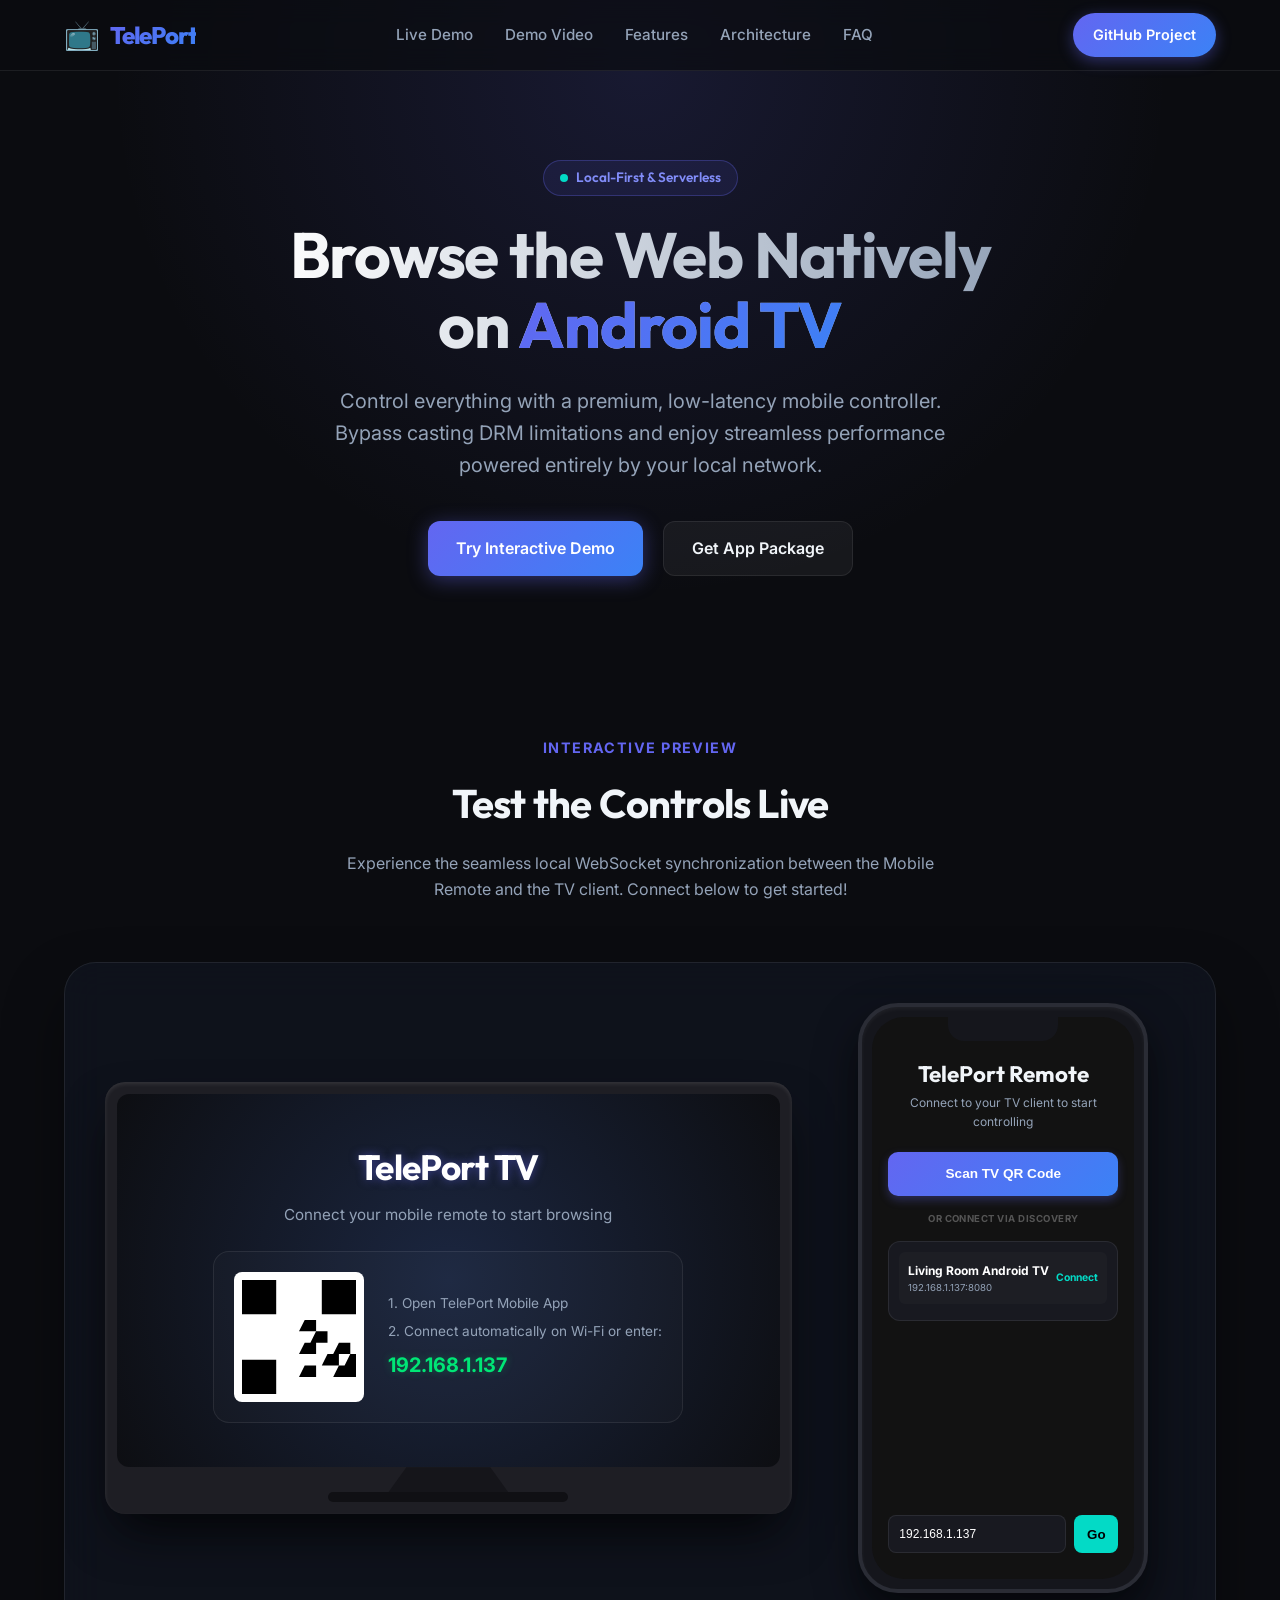
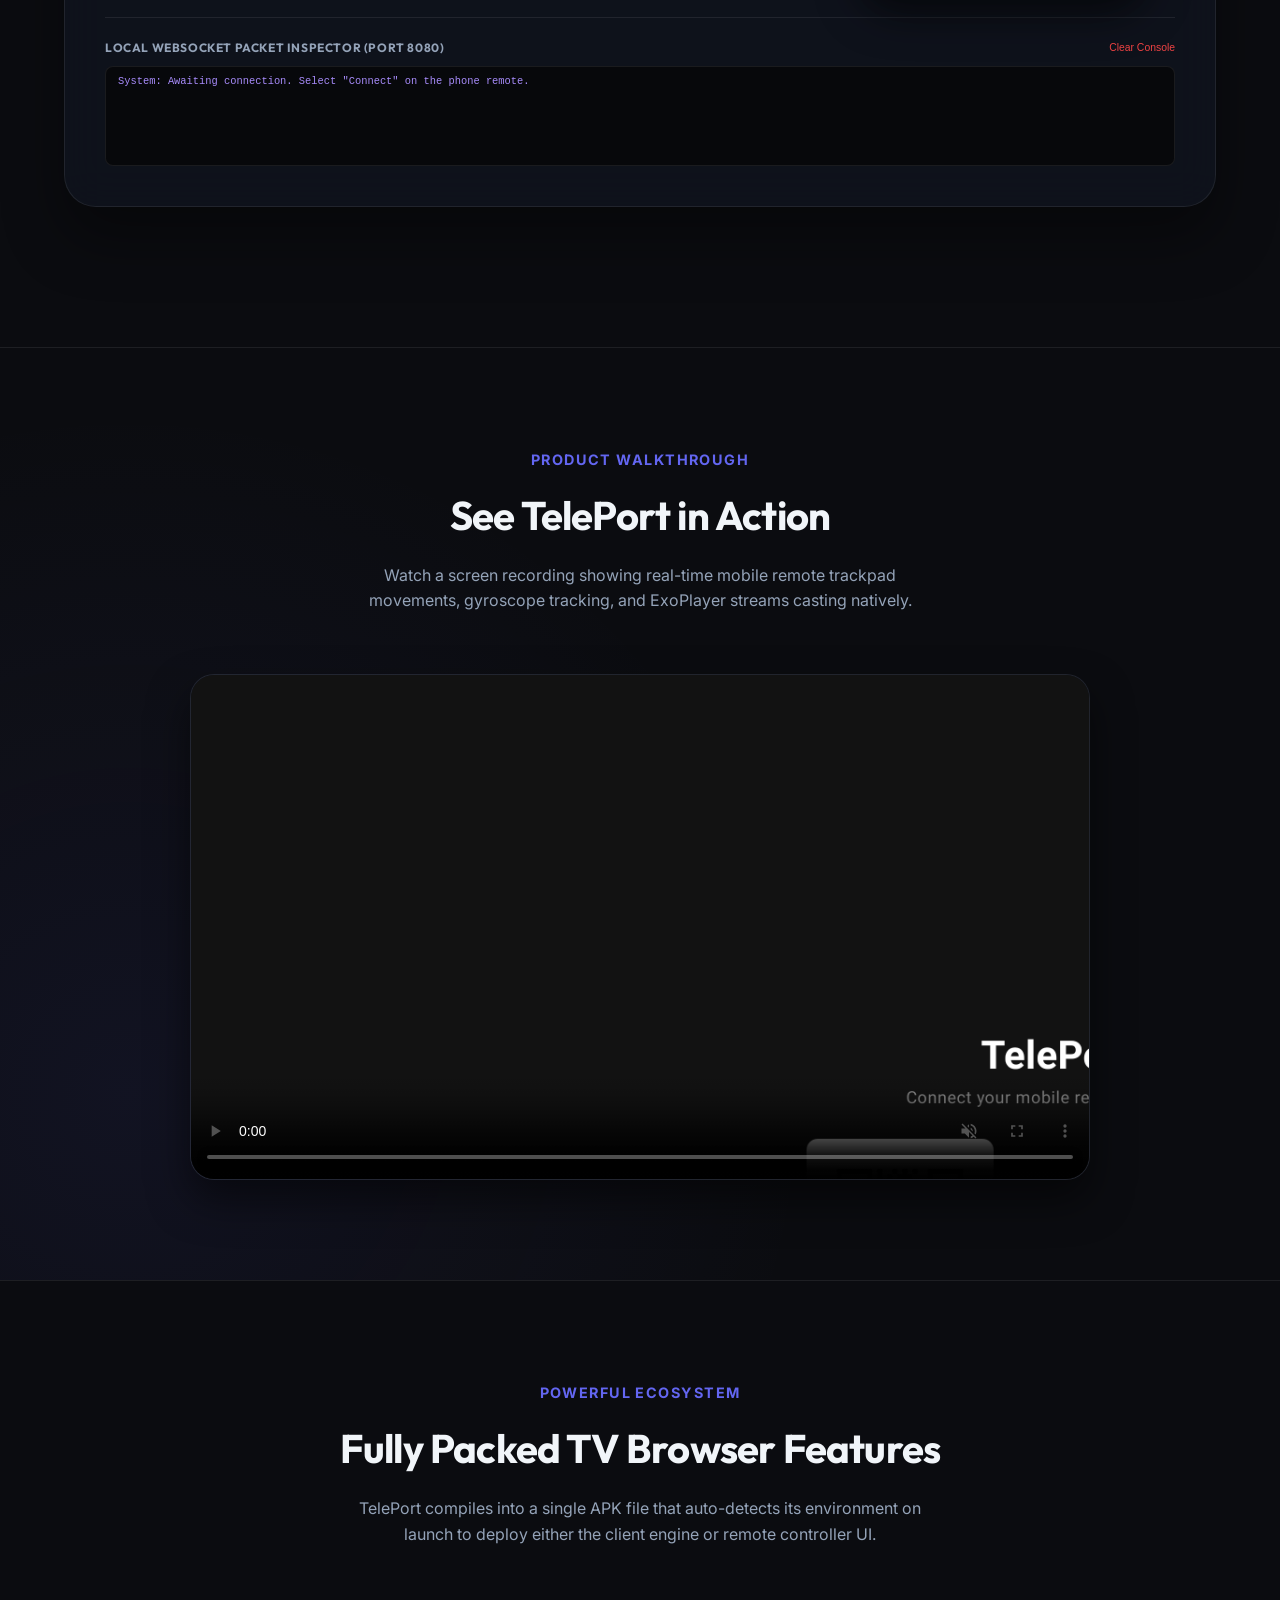
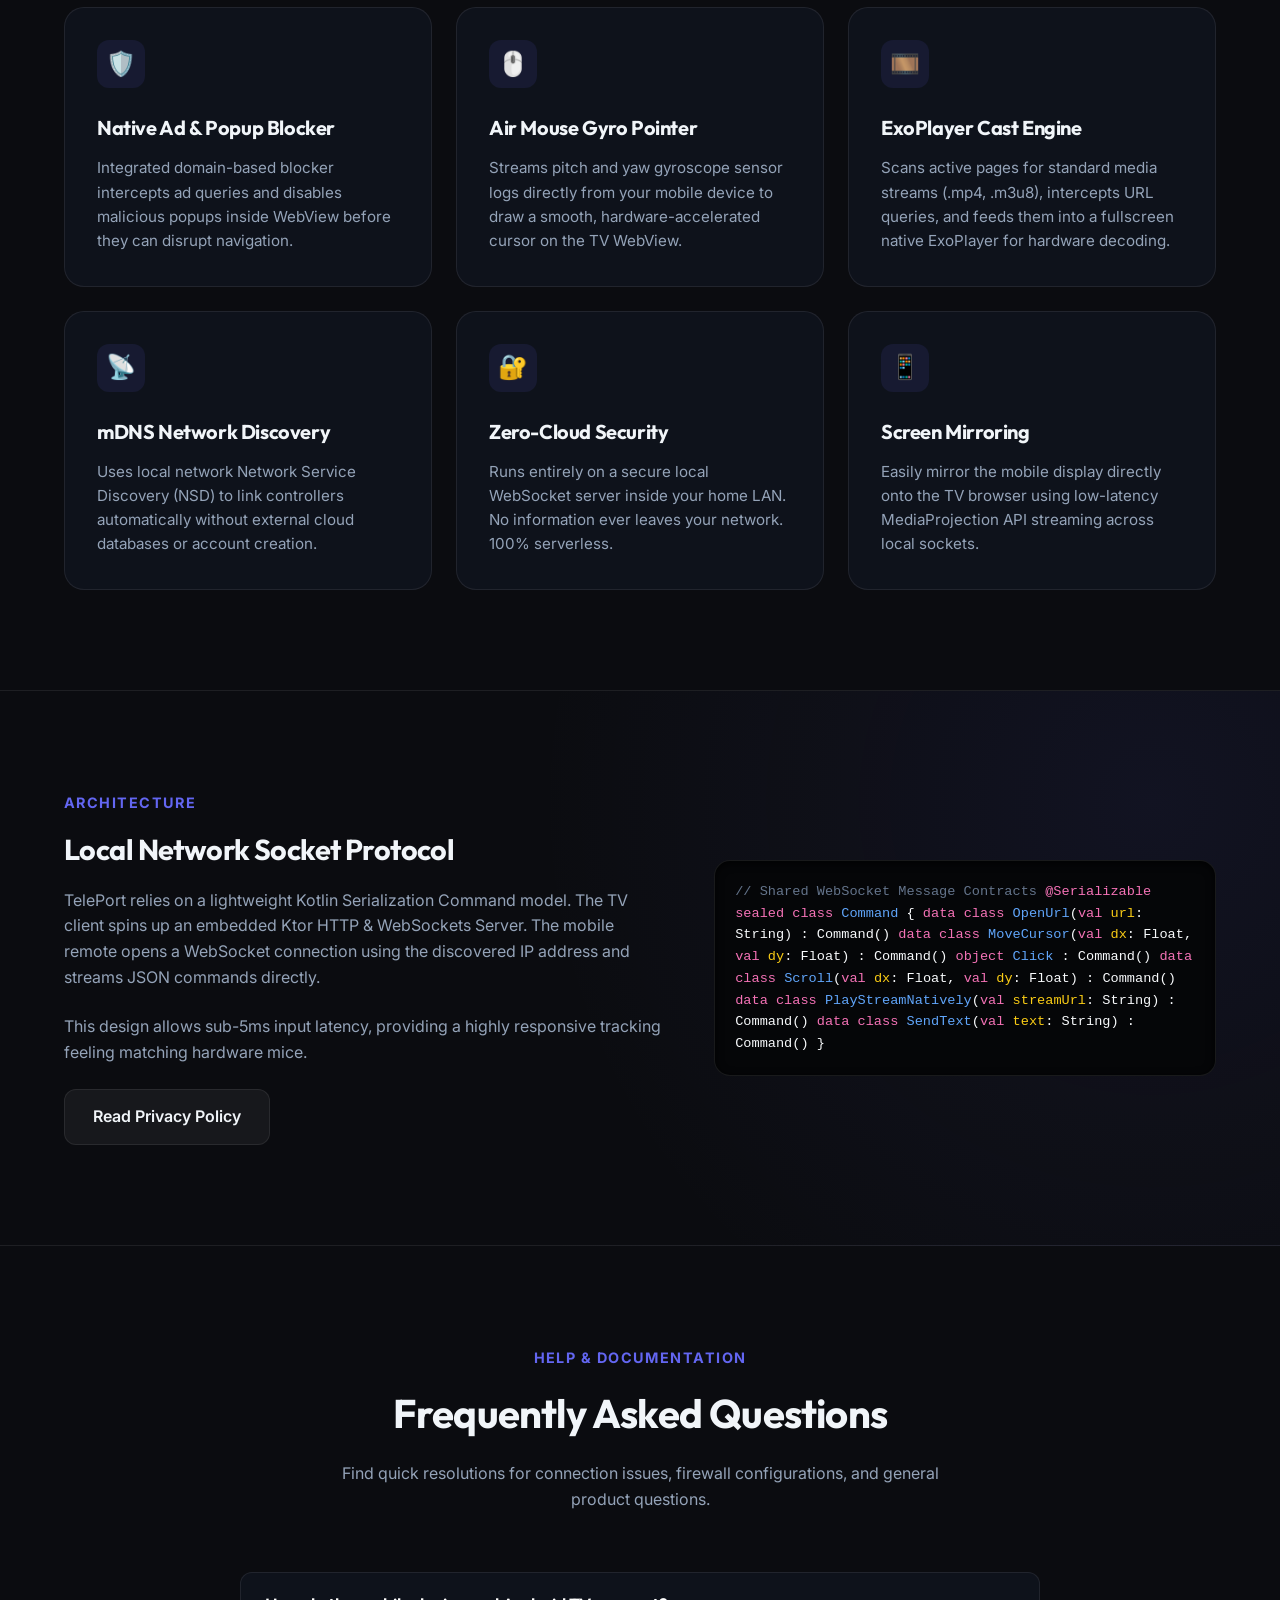
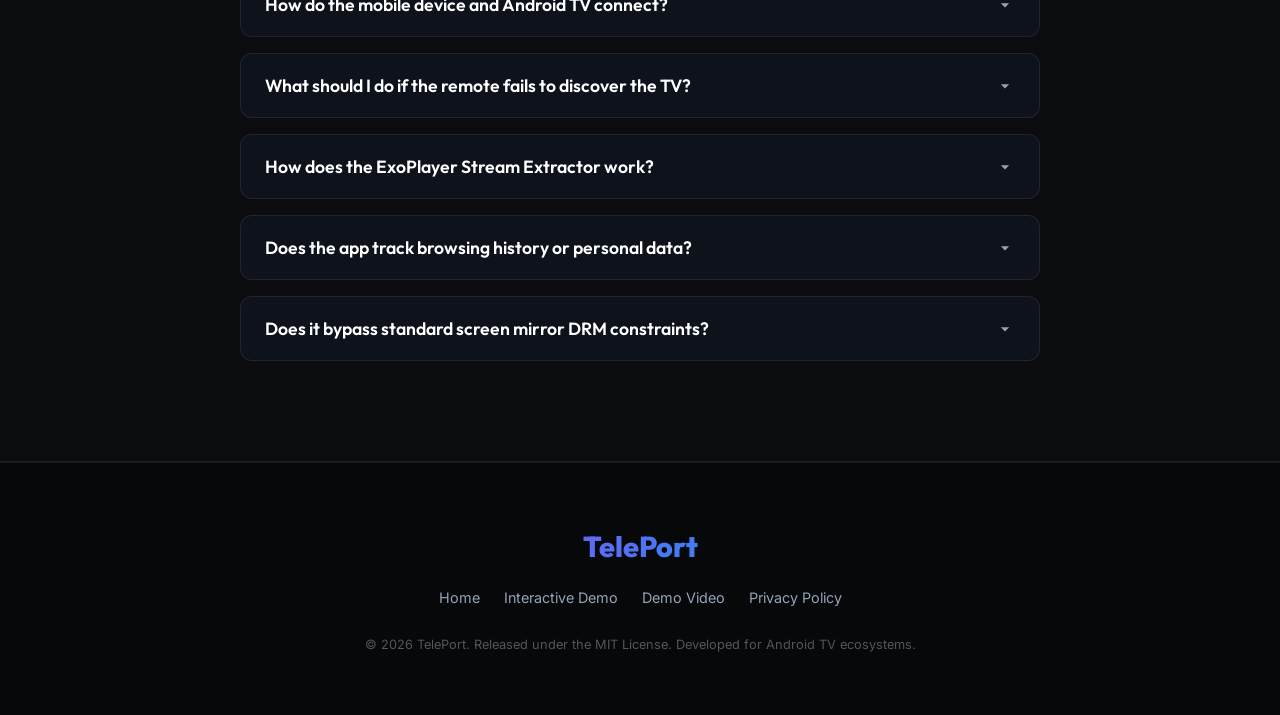
==== docs/index.html @ 45d47f86 "feat: implement Wave 4 Chrome Extension, design guidelines, and dev runner CLI" ====
<!DOCTYPE html>
<html lang="en">
<head>
    <meta charset="UTF-8">
    <meta name="viewport" content="width=device-width, initial-scale=1.0">
    <title>TelePort - Local-First Android TV Browser & Mobile Remote</title>
    
    <!-- Google Fonts -->
    <link rel="preconnect" href="https://fonts.googleapis.com">
    <link rel="preconnect" href="https://fonts.gstatic.com" crossorigin>
    <link href="https://fonts.googleapis.com/css2?family=Inter:wght@400;500;600;700&family=Outfit:wght@400;600;700;800&display=swap" rel="stylesheet">
    
    <style>
        :root {
            --bg-color: #0b0c10;
            --text-color: #f1f5f9;
            --text-secondary: #94a3b8;
            --accent-color: #6366f1;
            --accent-glow: rgba(99, 102, 241, 0.4);
            --accent-gradient: linear-gradient(135deg, #6366f1, #3b82f6);
            --green-accent: #00e676;
            --green-glow: rgba(0, 230, 118, 0.3);
            --teal-accent: #03dac6;
            --card-bg: rgba(22, 28, 45, 0.4);
            --card-bg-hover: rgba(22, 28, 45, 0.6);
            --border-color: rgba(255, 255, 255, 0.08);
            --border-color-focus: rgba(99, 102, 241, 0.5);
            --font-outfit: 'Outfit', sans-serif;
            --font-inter: 'Inter', sans-serif;
            --transition-speed: 0.3s;
        }

        /* Base Resets */
        * {
            box-sizing: border-box;
            margin: 0;
            padding: 0;
            scroll-behavior: smooth;
        }

        body {
            background-color: var(--bg-color);
            color: var(--text-color);
            font-family: var(--font-inter);
            line-height: 1.6;
            overflow-x: hidden;
        }

        /* Typography */
        h1, h2, h3, h4 {
            font-family: var(--font-outfit);
            font-weight: 700;
            letter-spacing: -0.02em;
        }

        /* Utility Layouts */
        .container {
            max-width: 1200px;
            margin: 0 auto;
            padding: 0 24px;
        }

        /* Navbar */
        header {
            position: fixed;
            top: 0;
            left: 0;
            right: 0;
            z-index: 1000;
            background: rgba(11, 12, 16, 0.7);
            backdrop-filter: blur(12px);
            -webkit-backdrop-filter: blur(12px);
            border-bottom: 1px solid var(--border-color);
            transition: background var(--transition-speed);
        }

        .nav-container {
            display: flex;
            justify-content: space-between;
            align-items: center;
            height: 70px;
        }

        .logo-group {
            display: flex;
            align-items: center;
            gap: 10px;
            text-decoration: none;
        }

        .logo-icon {
            font-size: 1.8rem;
            animation: float 3s ease-in-out infinite;
        }

        .logo-text {
            font-family: var(--font-outfit);
            font-size: 1.5rem;
            font-weight: 800;
            background: var(--accent-gradient);
            -webkit-background-clip: text;
            -webkit-text-fill-color: transparent;
            letter-spacing: -0.05em;
        }

        .nav-links {
            display: flex;
            gap: 32px;
            list-style: none;
        }

        .nav-links a {
            color: var(--text-secondary);
            text-decoration: none;
            font-weight: 500;
            font-size: 0.95rem;
            transition: color var(--transition-speed);
        }

        .nav-links a:hover {
            color: var(--text-color);
        }

        .nav-cta {
            background: var(--accent-gradient);
            color: white;
            text-decoration: none;
            padding: 10px 20px;
            border-radius: 30px;
            font-weight: 600;
            font-size: 0.9rem;
            transition: transform var(--transition-speed), box-shadow var(--transition-speed);
            box-shadow: 0 4px 15px var(--accent-glow);
        }

        .nav-cta:hover {
            transform: translateY(-2px);
            box-shadow: 0 6px 20px var(--accent-glow);
        }

        /* Hero Section */
        .hero {
            padding: 160px 0 100px 0;
            position: relative;
            background: radial-gradient(circle at 50% 10%, rgba(99, 102, 241, 0.15), transparent 60%);
        }

        .hero-content {
            text-align: center;
            max-width: 800px;
            margin: 0 auto;
        }

        .badge {
            display: inline-flex;
            align-items: center;
            gap: 8px;
            background: rgba(99, 102, 241, 0.1);
            border: 1px solid rgba(99, 102, 241, 0.3);
            color: #818cf8;
            padding: 6px 16px;
            border-radius: 50px;
            font-size: 0.85rem;
            font-weight: 600;
            margin-bottom: 24px;
            font-family: var(--font-outfit);
        }

        .badge-dot {
            width: 8px;
            height: 8px;
            background-color: var(--teal-accent);
            border-radius: 50%;
            animation: pulse 1.5s infinite;
        }

        .hero-title {
            font-size: 4rem;
            line-height: 1.1;
            margin-bottom: 24px;
            background: linear-gradient(to right, #ffffff, #94a3b8);
            -webkit-background-clip: text;
            -webkit-text-fill-color: transparent;
        }

        .hero-title span {
            background: var(--accent-gradient);
            -webkit-background-clip: text;
            -webkit-text-fill-color: transparent;
        }

        .hero-desc {
            font-size: 1.25rem;
            color: var(--text-secondary);
            margin-bottom: 40px;
            max-width: 650px;
            margin-left: auto;
            margin-right: auto;
        }

        .hero-actions {
            display: flex;
            justify-content: center;
            gap: 20px;
        }

        .btn {
            display: inline-flex;
            align-items: center;
            justify-content: center;
            gap: 10px;
            padding: 14px 28px;
            border-radius: 12px;
            font-weight: 600;
            text-decoration: none;
            transition: all var(--transition-speed);
        }

        .btn-primary {
            background: var(--accent-gradient);
            color: white;
            box-shadow: 0 4px 20px var(--accent-glow);
        }

        .btn-primary:hover {
            transform: translateY(-2px);
            box-shadow: 0 8px 30px var(--accent-glow);
        }

        .btn-secondary {
            background: rgba(255, 255, 255, 0.05);
            color: var(--text-color);
            border: 1px solid var(--border-color);
        }

        .btn-secondary:hover {
            background: rgba(255, 255, 255, 0.1);
            transform: translateY(-2px);
        }

        /* Interactive Simulator */
        .simulator-section {
            padding: 60px 0 100px 0;
            border-bottom: 1px solid var(--border-color);
        }

        .section-header {
            text-align: center;
            margin-bottom: 60px;
        }

        .section-tag {
            color: var(--accent-color);
            font-size: 0.9rem;
            text-transform: uppercase;
            font-weight: 700;
            letter-spacing: 0.1em;
            margin-bottom: 12px;
        }

        .section-title {
            font-size: 2.5rem;
            margin-bottom: 16px;
        }

        .section-desc {
            color: var(--text-secondary);
            max-width: 600px;
            margin: 0 auto;
        }

        /* Dual Simulator Grid */
        .simulator-wrapper {
            background: var(--card-bg);
            border: 1px solid var(--border-color);
            border-radius: 32px;
            padding: 40px;
            backdrop-filter: blur(20px);
            -webkit-backdrop-filter: blur(20px);
            box-shadow: 0 30px 60px rgba(0, 0, 0, 0.4);
            margin-bottom: 40px;
        }

        .sim-grid {
            display: grid;
            grid-template-columns: 2fr 1fr;
            gap: 40px;
            align-items: center;
        }

        @media (max-width: 960px) {
            .sim-grid {
                grid-template-columns: 1fr;
            }
            .simulator-wrapper {
                padding: 20px;
            }
        }

        /* TV Simulator Frame */
        .tv-bezel {
            width: 100%;
            background: #1e1e24;
            border-radius: 20px;
            padding: 12px;
            box-shadow: 0 25px 50px -12px rgba(0,0,0,0.8), inset 0 2px 4px rgba(255,255,255,0.1);
            position: relative;
        }

        .tv-screen {
            aspect-ratio: 16 / 9;
            background: #0d0e12;
            border-radius: 12px;
            overflow: hidden;
            position: relative;
            user-select: none;
        }

        .tv-stand {
            width: 120px;
            height: 25px;
            background: #15151a;
            margin: 0 auto;
            clip-path: polygon(15% 0%, 85% 0%, 100% 100%, 0% 100%);
        }

        .tv-base {
            width: 240px;
            height: 10px;
            background: #101014;
            border-radius: 10px;
            margin: 0 auto;
        }

        /* Phone Simulator Frame */
        .phone-bezel {
            width: 290px;
            height: 590px;
            background: #15161c;
            border-radius: 40px;
            padding: 10px;
            margin: 0 auto;
            box-shadow: 0 20px 40px rgba(0,0,0,0.6), inset 0 2px 4px rgba(255,255,255,0.05);
            border: 4px solid #2a2c35;
            position: relative;
        }

        .phone-screen {
            width: 100%;
            height: 100%;
            background: #121212;
            border-radius: 32px;
            overflow: hidden;
            display: flex;
            flex-direction: column;
            position: relative;
        }

        .phone-notch {
            position: absolute;
            top: 0;
            left: 50%;
            transform: translateX(-50%);
            width: 110px;
            height: 24px;
            background: #15161c;
            border-bottom-left-radius: 16px;
            border-bottom-right-radius: 16px;
            z-index: 100;
        }

        /* Mock TV Screens */
        .tv-view {
            width: 100%;
            height: 100%;
            display: none;
            flex-direction: column;
        }

        .tv-view.active {
            display: flex;
        }

        /* TV Pairing Screen */
        .tv-pairing {
            justify-content: center;
            align-items: center;
            text-align: center;
            padding: 20px;
            background: radial-gradient(circle at center, #1b2640 0%, #0d0e12 100%);
        }

        .tv-pairing-title {
            font-size: 2.2rem;
            color: white;
            margin-bottom: 8px;
            text-shadow: 0 0 10px rgba(99, 102, 241, 0.5);
        }

        .tv-pairing-subtitle {
            color: var(--text-secondary);
            font-size: 0.95rem;
            margin-bottom: 24px;
        }

        .tv-pairing-info {
            display: flex;
            align-items: center;
            gap: 24px;
            background: rgba(255, 255, 255, 0.02);
            border: 1px solid var(--border-color);
            padding: 20px;
            border-radius: 16px;
            max-width: 500px;
        }

        .tv-qr {
            width: 130px;
            height: 130px;
            background: white;
            padding: 8px;
            border-radius: 8px;
        }

        .tv-qr svg {
            width: 100%;
            height: 100%;
        }

        .tv-instructions {
            text-align: left;
        }

        .tv-instructions p {
            font-size: 0.85rem;
            color: var(--text-secondary);
            margin-bottom: 6px;
        }

        .tv-ip {
            font-size: 1.25rem;
            font-weight: 700;
            color: var(--green-accent);
            text-shadow: 0 0 8px var(--green-glow);
        }

        /* TV Browser Screen */
        .tv-browser {
            background: #0d0e12;
            height: 100%;
            display: none;
            flex-direction: column;
            position: relative;
        }

        .tv-browser-header {
            height: 38px;
            background: #181920;
            border-bottom: 1px solid var(--border-color);
            display: flex;
            align-items: center;
            padding: 0 12px;
            gap: 12px;
        }

        .tv-browser-actions {
            display: flex;
            gap: 6px;
        }

        .tv-dot {
            width: 8px;
            height: 8px;
            border-radius: 50%;
            background: rgba(255,255,255,0.2);
        }

        .tv-browser-address-bar {
            flex: 1;
            height: 24px;
            background: #0f1015;
            border: 1px solid rgba(255, 255, 255, 0.05);
            border-radius: 4px;
            display: flex;
            align-items: center;
            padding: 0 10px;
            font-size: 0.7rem;
            color: var(--text-secondary);
            overflow: hidden;
            white-space: nowrap;
        }

        .tv-browser-tabs {
            display: flex;
            gap: 4px;
            height: 100%;
            align-items: flex-end;
            padding-left: 10px;
        }

        .tv-browser-tab {
            height: 28px;
            background: #12131a;
            border: 1px solid var(--border-color);
            border-bottom: none;
            border-top-left-radius: 6px;
            border-top-right-radius: 6px;
            padding: 0 10px;
            font-size: 0.65rem;
            display: flex;
            align-items: center;
            gap: 8px;
            max-width: 90px;
            color: var(--text-secondary);
            cursor: pointer;
        }

        .tv-browser-tab.active {
            background: #0d0e12;
            color: white;
            border-color: var(--border-color) var(--border-color) transparent var(--border-color);
        }

        .tv-browser-content {
            flex: 1;
            position: relative;
            background: #0d0e12;
            overflow: hidden;
        }

        /* Simulated Web Pages on TV */
        .mock-page {
            width: 100%;
            height: 100%;
            display: none;
            padding: 24px;
            color: #333;
        }

        .mock-page.active {
            display: block;
        }

        /* Mock Search Engine (Google-like) */
        .mock-google.active {
            display: flex;
        }
        
        .mock-google {
            background: white;
            flex-direction: column;
            align-items: center;
            justify-content: center;
            padding-top: 40px;
        }

        .mock-google-logo {
            font-size: 2.2rem;
            font-family: var(--font-outfit);
            font-weight: 800;
            margin-bottom: 20px;
        }

        .mock-google-search-container {
            width: 80%;
            max-width: 400px;
            height: 36px;
            border: 1px solid #dfe1e5;
            border-radius: 20px;
            display: flex;
            align-items: center;
            padding: 0 15px;
            box-shadow: 0 1px 6px rgba(32,33,36,.28);
            margin-bottom: 15px;
        }

        .mock-google-input {
            border: none;
            outline: none;
            width: 100%;
            font-size: 0.85rem;
            color: #202124;
        }

        .mock-google-results {
            width: 90%;
            max-width: 500px;
            display: none;
            text-align: left;
            margin-top: 10px;
        }

        .mock-google-result-item {
            margin-bottom: 12px;
        }

        .mock-google-result-title {
            color: #1a0dab;
            font-size: 0.9rem;
            font-weight: 600;
            margin-bottom: 2px;
        }

        .mock-google-result-url {
            color: #006621;
            font-size: 0.7rem;
            margin-bottom: 2px;
        }

        .mock-google-result-desc {
            color: #545454;
            font-size: 0.75rem;
            line-height: 1.3;
        }

        /* Mock Video Hub (YouTube-like) */
        .mock-youtube {
            background: #0f0f0f;
            color: white;
            padding: 16px;
            overflow-y: auto;
        }

        .mock-yt-header {
            font-size: 0.95rem;
            font-weight: bold;
            margin-bottom: 12px;
            border-bottom: 1px solid rgba(255,255,255,0.1);
            padding-bottom: 8px;
            color: #ff0000;
            display: flex;
            align-items: center;
            gap: 5px;
        }

        .mock-yt-grid {
            display: grid;
            grid-template-columns: repeat(3, 1fr);
            gap: 12px;
        }

        .mock-yt-card {
            border-radius: 8px;
            overflow: hidden;
            background: #1f1f1f;
            cursor: pointer;
            border: 2px solid transparent;
            transition: transform var(--transition-speed), border-color var(--transition-speed);
        }

        .mock-yt-card:hover, .mock-yt-card.highlight {
            transform: scale(1.03);
            border-color: #ff0000;
        }

        .mock-yt-thumbnail {
            aspect-ratio: 16 / 9;
            background: #333;
            position: relative;
            display: flex;
            align-items: center;
            justify-content: center;
        }

        .mock-yt-play-icon {
            width: 32px;
            height: 32px;
            background: rgba(0,0,0,0.7);
            border-radius: 50%;
            display: flex;
            align-items: center;
            justify-content: center;
        }

        .mock-yt-info {
            padding: 8px;
        }

        .mock-yt-title {
            font-size: 0.7rem;
            font-weight: 600;
            line-height: 1.2;
            margin-bottom: 4px;
            height: 32px;
            overflow: hidden;
            display: -webkit-box;
            -webkit-line-clamp: 2;
            -webkit-box-orient: vertical;
        }

        .mock-yt-meta {
            font-size: 0.6rem;
            color: #aaa;
        }

        /* Mock Streaming App (Netflix-like) */
        .mock-netflix {
            background: #141414;
            color: white;
            padding: 16px;
        }

        .mock-nf-header {
            font-size: 1.1rem;
            font-weight: 800;
            color: #e50914;
            margin-bottom: 12px;
        }

        .mock-nf-grid {
            display: grid;
            grid-template-columns: repeat(4, 1fr);
            gap: 10px;
        }

        .mock-nf-card {
            aspect-ratio: 2/3;
            background: #222;
            border-radius: 4px;
            overflow: hidden;
            position: relative;
            cursor: pointer;
            border: 2px solid transparent;
            transition: all var(--transition-speed);
        }

        .mock-nf-card:hover, .mock-nf-card.highlight {
            transform: scale(1.05);
            border-color: #e50914;
            box-shadow: 0 10px 20px rgba(0,0,0,0.5);
        }

        .mock-nf-poster {
            width: 100%;
            height: 100%;
            background: linear-gradient(180deg, transparent 60%, rgba(0,0,0,0.9) 100%);
            display: flex;
            align-items: flex-end;
            padding: 8px;
        }

        .mock-nf-title {
            font-size: 0.65rem;
            font-weight: bold;
        }

        /* TV Virtual Cursor Overlay */
        .tv-cursor {
            position: absolute;
            width: 16px;
            height: 16px;
            background: var(--green-accent);
            border-radius: 50%;
            box-shadow: 0 0 10px var(--green-glow), 0 0 0 4px rgba(0,230,118,0.2);
            pointer-events: none;
            z-index: 999;
            transform: translate(-50%, -50%);
            transition: transform 0.05s ease-out;
            top: 50%;
            left: 50%;
            display: none;
        }

        .tv-cursor.clicking {
            transform: translate(-50%, -50%) scale(0.7);
            background: #03dac6;
        }

        /* TV Native ExoPlayer Screen */
        .tv-exoplayer {
            background: black;
            display: none;
            flex-direction: column;
            justify-content: center;
            align-items: center;
            padding: 24px;
        }

        .tv-exoplayer-header {
            position: absolute;
            top: 15px;
            left: 20px;
            right: 20px;
            display: flex;
            justify-content: space-between;
            font-size: 0.8rem;
            color: #94a3b8;
        }

        .exoplayer-btn-back {
            background: rgba(255,255,255,0.1);
            padding: 4px 10px;
            border-radius: 6px;
            font-size: 0.7rem;
            color: white;
        }

        .tv-exoplayer-play {
            width: 64px;
            height: 64px;
            border-radius: 50%;
            background: rgba(99, 102, 241, 0.2);
            border: 2px solid var(--accent-color);
            display: flex;
            align-items: center;
            justify-content: center;
            color: white;
            box-shadow: 0 0 20px var(--accent-glow);
            animation: pulse-border 2s infinite;
        }

        .tv-exoplayer-controls {
            position: absolute;
            bottom: 20px;
            left: 20px;
            right: 20px;
            background: rgba(15, 16, 21, 0.85);
            backdrop-filter: blur(8px);
            border: 1px solid var(--border-color);
            border-radius: 12px;
            padding: 12px 18px;
            display: flex;
            flex-direction: column;
            gap: 8px;
        }

        .exoplayer-title {
            font-size: 0.8rem;
            font-weight: 600;
        }

        .exoplayer-timeline-group {
            display: flex;
            align-items: center;
            gap: 10px;
            font-size: 0.65rem;
            color: var(--text-secondary);
        }

        .exoplayer-timeline {
            flex: 1;
            height: 4px;
            background: rgba(255,255,255,0.1);
            border-radius: 2px;
            position: relative;
        }

        .exoplayer-timeline-progress {
            height: 100%;
            background: var(--accent-color);
            width: 35%;
            border-radius: 2px;
        }

        /* TV Mirror Display */
        .tv-mirror-screen {
            background: #0f1015;
            display: none;
            flex-direction: column;
            align-items: center;
            justify-content: center;
            position: relative;
        }

        .tv-mirror-wrapper {
            width: 170px;
            height: 340px;
            border: 4px solid #333;
            border-radius: 24px;
            overflow: hidden;
            transform: scale(0.9);
            box-shadow: 0 10px 30px rgba(0,0,0,0.5);
            position: relative;
        }

        /* Phone Screen Views */
        .phone-view {
            width: 100%;
            height: 100%;
            display: none;
            flex-direction: column;
            padding: 30px 16px 16px 16px; /* Space for notch */
        }

        .phone-view.active {
            display: flex;
        }

        /* Phone Pairing Screen */
        .phone-pairing {
            justify-content: space-between;
        }

        .phone-title {
            font-family: var(--font-outfit);
            font-size: 1.4rem;
            font-weight: bold;
            text-align: center;
            margin-top: 10px;
        }

        .phone-subtitle {
            font-size: 0.75rem;
            color: var(--text-secondary);
            text-align: center;
            margin-bottom: 20px;
        }

        .phone-scan-btn {
            background: var(--accent-gradient);
            border: none;
            color: white;
            width: 100%;
            height: 44px;
            border-radius: 10px;
            font-weight: bold;
            font-size: 0.85rem;
            cursor: pointer;
            box-shadow: 0 4px 10px rgba(99, 102, 241, 0.3);
            transition: all var(--transition-speed);
        }

        .phone-scan-btn:hover {
            box-shadow: 0 6px 15px rgba(99, 102, 241, 0.5);
        }

        .phone-divider {
            text-align: center;
            font-size: 0.6rem;
            color: #555;
            font-weight: bold;
            margin: 15px 0;
            letter-spacing: 0.05em;
        }

        .phone-discovery-card {
            background: #181920;
            border-radius: 12px;
            flex: 1;
            padding: 10px;
            display: flex;
            flex-direction: column;
            border: 1px solid var(--border-color);
            overflow-y: auto;
            max-height: 180px;
            margin-bottom: 15px;
        }

        .phone-tv-item {
            display: flex;
            justify-content: space-between;
            align-items: center;
            padding: 8px;
            border-radius: 6px;
            background: rgba(255,255,255,0.02);
            border: 1px solid transparent;
            margin-bottom: 6px;
            cursor: pointer;
            transition: all var(--transition-speed);
        }

        .phone-tv-item:hover {
            background: rgba(99,102,241,0.08);
            border-color: rgba(99,102,241,0.2);
        }

        .phone-tv-info h5 {
            font-size: 0.75rem;
            color: white;
        }

        .phone-tv-info p {
            font-size: 0.6rem;
            color: var(--text-secondary);
        }

        .phone-connect-tag {
            font-size: 0.65rem;
            color: var(--teal-accent);
            font-weight: bold;
        }

        .phone-manual-ip {
            display: flex;
            gap: 8px;
            margin-bottom: 10px;
        }

        .phone-input {
            flex: 1;
            height: 38px;
            background: #181920;
            border: 1px solid var(--border-color);
            border-radius: 8px;
            color: white;
            padding: 0 10px;
            font-size: 0.75rem;
            outline: none;
        }

        .phone-input:focus {
            border-color: var(--teal-accent);
        }

        .phone-go-btn {
            background: var(--teal-accent);
            border: none;
            color: black;
            width: 44px;
            height: 38px;
            border-radius: 8px;
            font-weight: bold;
            cursor: pointer;
        }

        /* Phone Controller View */
        .phone-controller {
            padding: 30px 0 0 0 !important;
            justify-content: flex-start;
        }

        .phone-header {
            display: flex;
            justify-content: space-between;
            align-items: center;
            background: #181920;
            padding: 10px 14px;
            border-bottom: 1px solid var(--border-color);
        }

        .phone-header-title h4 {
            font-size: 0.8rem;
            color: white;
        }

        .phone-header-title p {
            font-size: 0.6rem;
            color: var(--text-secondary);
        }

        .phone-disconnect-btn {
            background: rgba(239, 68, 68, 0.15);
            border: 1px solid rgba(239, 68, 68, 0.3);
            color: #ef4444;
            padding: 4px 10px;
            border-radius: 6px;
            font-size: 0.65rem;
            font-weight: 600;
            cursor: pointer;
        }

        /* Controller Tabs */
        .phone-tab-row {
            display: flex;
            background: #181920;
            border-bottom: 1px solid var(--border-color);
        }

        .phone-tab-btn {
            flex: 1;
            background: none;
            border: none;
            color: var(--text-secondary);
            font-size: 0.7rem;
            font-weight: 600;
            padding: 10px 0;
            cursor: pointer;
            position: relative;
            outline: none;
        }

        .phone-tab-btn.active {
            color: var(--teal-accent);
        }

        .phone-tab-btn.active::after {
            content: '';
            position: absolute;
            bottom: 0;
            left: 15%;
            right: 15%;
            height: 2px;
            background: var(--teal-accent);
        }

        .phone-control-content {
            flex: 1;
            position: relative;
            padding: 12px;
            display: flex;
            flex-direction: column;
            overflow-y: auto;
            max-height: 380px;
        }

        .phone-sub-panel {
            display: none;
            flex-direction: column;
            height: 100%;
        }

        .phone-sub-panel.active {
            display: flex;
        }

        /* Stream Banner in Phone Controller */
        .phone-stream-banner {
            background: var(--accent-gradient);
            border-radius: 8px;
            padding: 10px;
            display: none;
            justify-content: space-between;
            align-items: center;
            margin-bottom: 12px;
            cursor: pointer;
            box-shadow: 0 4px 15px rgba(99, 102, 241, 0.3);
            animation: pulse-shadow 2.5s infinite;
        }

        .phone-stream-banner-text h6 {
            font-size: 0.75rem;
            color: white;
            font-weight: 600;
        }

        .phone-stream-banner-text p {
            font-size: 0.55rem;
            color: rgba(255,255,255,0.7);
        }

        .phone-stream-banner-play {
            font-size: 0.65rem;
            color: var(--teal-accent);
            font-weight: bold;
            border: 1px solid var(--teal-accent);
            padding: 2px 6px;
            border-radius: 4px;
        }

        /* Switch components */
        .phone-switch-row {
            display: flex;
            justify-content: space-between;
            align-items: center;
            background: #181920;
            border: 1px solid var(--border-color);
            border-radius: 8px;
            padding: 8px 12px;
            margin-bottom: 8px;
        }

        .phone-switch-label h6 {
            font-size: 0.7rem;
            color: white;
        }

        .phone-switch-label p {
            font-size: 0.55rem;
            color: var(--text-secondary);
        }

        .toggle-switch {
            position: relative;
            display: inline-block;
            width: 32px;
            height: 18px;
        }

        .toggle-switch input {
            opacity: 0;
            width: 0;
            height: 0;
        }

        .toggle-slider {
            position: absolute;
            cursor: pointer;
            top: 0; left: 0; right: 0; bottom: 0;
            background-color: #444;
            transition: .4s;
            border-radius: 18px;
        }

        .toggle-slider:before {
            position: absolute;
            content: "";
            height: 12px;
            width: 12px;
            left: 3px;
            bottom: 3px;
            background-color: white;
            transition: .4s;
            border-radius: 50%;
        }

        input:checked + .toggle-slider {
            background-color: var(--teal-accent);
        }

        input:checked + .toggle-slider:before {
            transform: translateX(14px);
        }

        /* Trackpad Component */
        .phone-trackpad-canvas {
            flex: 1;
            background: #181920;
            border-radius: 16px;
            border: 1px solid var(--border-color);
            display: flex;
            flex-direction: column;
            align-items: center;
            justify-content: center;
            text-align: center;
            cursor: crosshair;
            user-select: none;
            padding: 10px;
            min-height: 180px;
            margin-top: 5px;
            position: relative;
        }

        .phone-trackpad-label {
            font-size: 0.65rem;
            font-weight: bold;
            color: #555;
            pointer-events: none;
            line-height: 1.4;
        }

        .phone-scroll-helpers {
            display: flex;
            gap: 8px;
            margin-top: 10px;
        }

        .phone-scroll-btn {
            flex: 1;
            height: 32px;
            background: #1c1d26;
            border: 1px solid var(--border-color);
            border-radius: 6px;
            color: white;
            font-size: 0.65rem;
            cursor: pointer;
        }

        /* D-Pad Panel */
        .phone-dpad-panel {
            align-items: center;
            justify-content: space-between;
            padding: 10px 0;
        }

        .phone-dpad-top {
            display: flex;
            justify-content: space-between;
            width: 100%;
            padding: 0 10px;
        }

        .phone-dpad-btn {
            background: #1c1d26;
            border: 1px solid var(--border-color);
            color: white;
            padding: 4px 10px;
            border-radius: 6px;
            font-size: 0.65rem;
            cursor: pointer;
        }

        .phone-dpad-compass {
            display: grid;
            grid-template-areas: 
                ". up ."
                "left ok right"
                ". down .";
            gap: 10px;
            margin: 20px 0;
        }

        .compass-btn {
            width: 60px;
            height: 60px;
            background: #1c1d26;
            border: 1px solid var(--border-color);
            border-radius: 50%;
            display: flex;
            align-items: center;
            justify-content: center;
            color: white;
            cursor: pointer;
            outline: none;
            transition: background 0.1s;
        }

        .compass-btn:active {
            background: #333;
        }

        .compass-btn-up { grid-area: up; }
        .compass-btn-down { grid-area: down; }
        .compass-btn-left { grid-area: left; }
        .compass-btn-right { grid-area: right; }
        
        .compass-btn-ok {
            grid-area: ok;
            background: var(--accent-gradient);
            border: none;
            font-weight: bold;
            box-shadow: 0 4px 10px rgba(99, 102, 241, 0.4);
        }

        /* Phone Tabs Manager */
        .phone-tabs-input-row {
            display: flex;
            gap: 8px;
            margin-bottom: 16px;
        }

        .phone-add-tab-btn {
            width: 38px;
            height: 38px;
            background: var(--teal-accent);
            border: none;
            border-radius: 8px;
            display: flex;
            align-items: center;
            justify-content: center;
            cursor: pointer;
        }

        .phone-tabs-list {
            display: flex;
            flex-direction: column;
            gap: 8px;
        }

        .phone-tab-item {
            background: #181920;
            border: 1px solid var(--border-color);
            border-radius: 8px;
            padding: 8px 12px;
            display: flex;
            justify-content: space-between;
            align-items: center;
            cursor: pointer;
            border-left: 3px solid transparent;
        }

        .phone-tab-item.active {
            border-left-color: var(--teal-accent);
            background: #20222b;
        }

        .phone-tab-item-info {
            flex: 1;
            overflow: hidden;
            padding-right: 10px;
        }

        .phone-tab-item-info h6 {
            font-size: 0.7rem;
            color: white;
            white-space: nowrap;
            overflow: hidden;
            text-overflow: ellipsis;
        }

        .phone-tab-item-info p {
            font-size: 0.55rem;
            color: var(--text-secondary);
            white-space: nowrap;
            overflow: hidden;
            text-overflow: ellipsis;
        }

        .phone-tab-item-close {
            background: none;
            border: none;
            color: var(--text-secondary);
            font-size: 0.8rem;
            cursor: pointer;
        }

        /* Phone Sticky Input Bar */
        .phone-input-bar {
            background: #181920;
            border-top: 1px solid var(--border-color);
            padding: 10px 12px;
            display: flex;
            gap: 8px;
            align-items: center;
            margin-top: auto;
        }

        .phone-send-btn {
            background: none;
            border: none;
            color: var(--teal-accent);
            font-weight: bold;
            font-size: 0.75rem;
            cursor: pointer;
        }

        /* Simulated Packet Logs Inspector */
        .logs-section {
            margin-top: 24px;
            border-top: 1px solid var(--border-color);
            padding-top: 20px;
        }

        .logs-header {
            display: flex;
            justify-content: space-between;
            align-items: center;
            margin-bottom: 8px;
        }

        .logs-header h5 {
            font-size: 0.75rem;
            text-transform: uppercase;
            letter-spacing: 0.05em;
            color: var(--text-secondary);
            font-family: var(--font-outfit);
        }

        .logs-clear {
            font-size: 0.65rem;
            color: #ef4444;
            background: none;
            border: none;
            cursor: pointer;
        }

        .logs-console {
            height: 100px;
            background: #07080b;
            border: 1px solid var(--border-color);
            border-radius: 8px;
            padding: 8px 12px;
            font-family: monospace;
            font-size: 0.65rem;
            overflow-y: auto;
            color: #38bdf8;
            display: flex;
            flex-direction: column;
            gap: 4px;
        }

        .log-entry {
            line-height: 1.3;
        }

        .log-entry.sent { color: #38bdf8; }
        .log-entry.received { color: #34d399; }
        .log-entry.info { color: #a78bfa; }

        /* Video Showcase */
        .video-section {
            padding: 100px 0;
            background: radial-gradient(circle at 10% 80%, rgba(99, 102, 241, 0.08), transparent 50%);
            border-bottom: 1px solid var(--border-color);
        }

        .video-wrapper {
            max-width: 900px;
            margin: 0 auto;
            border-radius: 24px;
            overflow: hidden;
            background: var(--card-bg);
            border: 1px solid var(--border-color);
            box-shadow: 0 20px 40px rgba(0,0,0,0.5);
            aspect-ratio: 16/9;
            position: relative;
        }

        .video-wrapper video {
            width: 100%;
            height: 100%;
            object-fit: cover;
            display: block;
        }

        /* Features Section */
        .features-section {
            padding: 100px 0;
            border-bottom: 1px solid var(--border-color);
        }

        .features-grid {
            display: grid;
            grid-template-columns: repeat(auto-fit, minmax(280px, 1fr));
            gap: 24px;
            margin-top: 48px;
        }

        .feature-card {
            background: var(--card-bg);
            border: 1px solid var(--border-color);
            border-radius: 20px;
            padding: 32px;
            transition: all var(--transition-speed);
            position: relative;
            overflow: hidden;
        }

        .feature-card::before {
            content: '';
            position: absolute;
            top: 0; left: 0; width: 100%; height: 2px;
            background: var(--accent-gradient);
            transform: scaleX(0);
            transform-origin: left;
            transition: transform var(--transition-speed) ease-in-out;
        }

        .feature-card:hover {
            background: var(--card-bg-hover);
            transform: translateY(-5px);
            border-color: rgba(99, 102, 241, 0.2);
            box-shadow: 0 10px 30px rgba(0,0,0,0.3);
        }

        .feature-card:hover::before {
            transform: scaleX(1);
        }

        .feature-icon {
            width: 48px;
            height: 48px;
            background: rgba(99, 102, 241, 0.1);
            border-radius: 12px;
            display: flex;
            align-items: center;
            justify-content: center;
            font-size: 1.5rem;
            margin-bottom: 24px;
            color: #818cf8;
        }

        .feature-title {
            font-size: 1.25rem;
            margin-bottom: 12px;
        }

        .feature-desc {
            color: var(--text-secondary);
            font-size: 0.95rem;
        }

        /* Tech Architecture section */
        .tech-section {
            padding: 100px 0;
            background: radial-gradient(circle at 90% 20%, rgba(99, 102, 241, 0.08), transparent 50%);
            border-bottom: 1px solid var(--border-color);
        }

        .tech-grid {
            display: grid;
            grid-template-columns: 1.2fr 1fr;
            gap: 48px;
            align-items: center;
        }

        @media (max-width: 900px) {
            .tech-grid {
                grid-template-columns: 1fr;
            }
        }

        .tech-content h3 {
            font-size: 1.8rem;
            margin-bottom: 16px;
        }

        .tech-content p {
            color: var(--text-secondary);
            margin-bottom: 24px;
        }

        .code-container {
            background: #050608;
            border: 1px solid var(--border-color);
            border-radius: 16px;
            padding: 20px;
            font-family: monospace;
            font-size: 0.85rem;
            overflow-x: auto;
            color: #f8fafc;
            box-shadow: inset 0 2px 8px rgba(0,0,0,0.8);
        }

        .code-keyword { color: #f472b6; }
        .code-type { color: #60a5fa; }
        .code-var { color: #facc15; }
        .code-comment { color: #64748b; }

        /* FAQ Accordion Section */
        .faq-section {
            padding: 100px 0;
            border-bottom: 1px solid var(--border-color);
        }

        .faq-accordion {
            max-width: 800px;
            margin: 0 auto;
            display: flex;
            flex-direction: column;
            gap: 16px;
        }

        .faq-item {
            background: var(--card-bg);
            border: 1px solid var(--border-color);
            border-radius: 12px;
            overflow: hidden;
            transition: border-color var(--transition-speed);
        }

        .faq-item:hover {
            border-color: rgba(99, 102, 241, 0.2);
        }

        .faq-question {
            width: 100%;
            padding: 20px 24px;
            background: none;
            border: none;
            color: white;
            font-family: var(--font-outfit);
            font-size: 1.1rem;
            font-weight: 600;
            text-align: left;
            display: flex;
            justify-content: space-between;
            align-items: center;
            cursor: pointer;
            outline: none;
        }

        .faq-arrow {
            width: 20px;
            height: 20px;
            fill: var(--text-secondary);
            transition: transform var(--transition-speed);
        }

        .faq-item.active .faq-arrow {
            transform: rotate(180deg);
            fill: var(--accent-color);
        }

        .faq-answer {
            max-height: 0;
            overflow: hidden;
            transition: max-height var(--transition-speed) ease-out;
            padding: 0 24px;
            color: var(--text-secondary);
            font-size: 0.95rem;
        }

        .faq-item.active .faq-answer {
            padding-bottom: 20px;
        }

        /* Footer */
        footer {
            padding: 60px 0;
            background: #07080a;
            border-top: 1px solid var(--border-color);
            text-align: center;
        }

        .footer-logo {
            font-size: 1.8rem;
            font-family: var(--font-outfit);
            font-weight: 800;
            background: var(--accent-gradient);
            -webkit-background-clip: text;
            -webkit-text-fill-color: transparent;
            margin-bottom: 16px;
            display: inline-block;
        }

        .footer-links {
            display: flex;
            justify-content: center;
            gap: 24px;
            list-style: none;
            margin-bottom: 24px;
        }

        .footer-links a {
            color: var(--text-secondary);
            text-decoration: none;
            font-size: 0.9rem;
            transition: color var(--transition-speed);
        }

        .footer-links a:hover {
            color: var(--text-color);
        }

        .footer-copy {
            font-size: 0.8rem;
            color: #555;
            margin-top: 16px;
        }

        /* Keyframes */
        @keyframes float {
            0%, 100% { transform: translateY(0); }
            50% { transform: translateY(-8px); }
        }

        @keyframes pulse {
            0% { transform: scale(0.9); box-shadow: 0 0 0 0 var(--green-glow); }
            70% { transform: scale(1); box-shadow: 0 0 0 6px transparent; }
            100% { transform: scale(0.9); box-shadow: 0 0 0 0 transparent; }
        }

        @keyframes pulse-shadow {
            0%, 100% { box-shadow: 0 4px 15px rgba(99, 102, 241, 0.3); }
            50% { box-shadow: 0 8px 25px rgba(99, 102, 241, 0.5); }
        }

        @keyframes pulse-border {
            0%, 100% { border-color: var(--accent-color); }
            50% { border-color: var(--teal-accent); }
        }
    </style>
</head>
<body>

    <!-- Header / Navbar -->
    <header>
        <div class="container nav-container">
            <a href="#" class="logo-group">
                <span class="logo-icon">📺</span>
                <span class="logo-text">TelePort</span>
            </a>
            <ul class="nav-links">
                <li><a href="#demo">Live Demo</a></li>
                <li><a href="#video">Demo Video</a></li>
                <li><a href="#features">Features</a></li>
                <li><a href="#architecture">Architecture</a></li>
                <li><a href="#faq">FAQ</a></li>
            </ul>
            <a href="https://github.com/ravitejakamalapuram/TelePort" class="nav-cta">GitHub Project</a>
        </div>
    </header>

    <!-- Hero Section -->
    <section class="hero">
        <div class="container hero-content">
            <div class="badge">
                <div class="badge-dot"></div>
                Local-First & Serverless
            </div>
            <h1 class="hero-title">Browse the Web Natively on <span>Android TV</span></h1>
            <p class="hero-desc">Control everything with a premium, low-latency mobile controller. Bypass casting DRM limitations and enjoy streamless performance powered entirely by your local network.</p>
            <div class="hero-actions">
                <a href="#demo" class="btn btn-primary">Try Interactive Demo</a>
                <a href="https://github.com/ravitejakamalapuram/TelePort" class="btn btn-secondary">Get App Package</a>
            </div>
        </div>
    </section>

    <!-- Demo Section (Simulator) -->
    <section id="demo" class="simulator-section">
        <div class="container">
            <div class="section-header">
                <div class="section-tag">Interactive Preview</div>
                <h2 class="section-title">Test the Controls Live</h2>
                <p class="section-desc">Experience the seamless local WebSocket synchronization between the Mobile Remote and the TV client. Connect below to get started!</p>
            </div>

            <div class="simulator-wrapper">
                <div class="sim-grid">
                    
                    <!-- Left Column: Android TV Simulator -->
                    <div class="tv-column">
                        <div class="tv-bezel">
                            <div class="tv-screen" id="tvScreen">
                                
                                <!-- TV Pairing Screen -->
                                <div class="tv-view tv-pairing active" id="tvPairingScreen">
                                    <h3 class="tv-pairing-title">TelePort TV</h3>
                                    <p class="tv-pairing-subtitle">Connect your mobile remote to start browsing</p>
                                    <div class="tv-pairing-info">
                                        <div class="tv-qr">
                                            <!-- Simple inline QR code SVG representing ws://192.168.1.137:8080/remote -->
                                            <svg viewBox="0 0 100 100">
                                                <path d="M0 0h30v30H0zm5 5h20v20H5zm5 5h10v10H10zm60-10h30v30H70zm5 5h20v20H75zm5 5h10v10H80zM0 70h30v30H0zm5 5h20v20H5zm5 5h10v10H10zm45-45h10v10H50zm10 10h10v10H60zm-10 10h10v10H50zm30 0h10v10H80zm-10 10h10v10H70zm20 0h10v10H90zm0 10h10v10H90zm-10 0h10v10H80zm-30 0h10v10H50z" fill="#000"/>
                                            </svg>
                                        </div>
                                        <div class="tv-instructions">
                                            <p>1. Open TelePort Mobile App</p>
                                            <p>2. Connect automatically on Wi-Fi or enter:</p>
                                            <div class="tv-ip" id="tvIpDisplay">192.168.1.137</div>
                                        </div>
                                    </div>
                                </div>

                                <!-- TV Browser Screen -->
                                <div class="tv-view tv-browser" id="tvBrowserScreen">
                                    <div class="tv-browser-header">
                                        <div class="tv-browser-actions">
                                            <div class="tv-dot"></div>
                                            <div class="tv-dot"></div>
                                            <div class="tv-dot"></div>
                                        </div>
                                        <div class="tv-browser-tabs" id="tvTabContainer">
                                            <!-- Dynamic Tabs Rendered by JS -->
                                        </div>
                                        <div class="tv-browser-address-bar" id="tvAddressDisplay">
                                            https://www.google.com
                                        </div>
                                    </div>
                                    <div class="tv-browser-content" id="tvWebContent">
                                        
                                        <!-- Mock Google Page -->
                                        <div class="mock-page mock-google active" id="page-google">
                                            <div class="mock-google-logo">
                                                <span style="color:#4285F4">G</span>
                                                <span style="color:#EA4335">o</span>
                                                <span style="color:#FBBC05">o</span>
                                                <span style="color:#4285F4">g</span>
                                                <span style="color:#34A853">l</span>
                                                <span style="color:#EA4335">e</span>
                                            </div>
                                            <div class="mock-google-search-container">
                                                <input type="text" class="mock-google-input" id="googleSearchInput" placeholder="Search the web or type URL" disabled>
                                            </div>
                                            <div class="mock-google-results" id="googleResults">
                                                <div class="mock-google-result-item">
                                                    <div class="mock-google-result-title">TelePort: Local-First TV Screen Control</div>
                                                    <div class="mock-google-result-url">https://github.com/ravitejakamalapuram/TelePort</div>
                                                    <div class="mock-google-result-desc">A serverless ecosystem linking Android TV devices to mobile remotes using high-speed Ktor servers.</div>
                                                </div>
                                            </div>
                                        </div>

                                        <!-- Mock YouTube Page -->
                                        <div class="mock-page mock-youtube" id="page-youtube">
                                            <div class="mock-yt-header">
                                                <span>📺</span> VideoHub Stream Extractor
                                            </div>
                                            <div class="mock-yt-grid">
                                                <div class="mock-yt-card" onclick="triggerStreamDetected('https://commondatastorage.googleapis.com/gtv-videos-bucket/sample/BigBuckBunny.mp4', 'Big Buck Bunny (H.264 Stream)')" id="yt-card-1">
                                                    <div class="mock-yt-thumbnail">
                                                        <div class="mock-yt-play-icon">▶</div>
                                                    </div>
                                                    <div class="mock-yt-info">
                                                        <div class="mock-yt-title">Big Buck Bunny (HD Stream Link)</div>
                                                        <div class="mock-yt-meta">Open Source Video • 4.2M views</div>
                                                    </div>
                                                </div>
                                                <div class="mock-yt-card" onclick="triggerStreamDetected('https://commondatastorage.googleapis.com/gtv-videos-bucket/sample/ElephantsDream.mp4', 'Elephants Dream (Native Stream)')" id="yt-card-2">
                                                    <div class="mock-yt-thumbnail">
                                                        <div class="mock-yt-play-icon">▶</div>
                                                    </div>
                                                    <div class="mock-yt-info">
                                                        <div class="mock-yt-title">Elephants Dream CGI Short Film</div>
                                                        <div class="mock-yt-meta">3D Animation • 1.8M views</div>
                                                    </div>
                                                </div>
                                                <div class="mock-yt-card" onclick="triggerStreamDetected('https://commondatastorage.googleapis.com/gtv-videos-bucket/sample/ForBiggerBlazes.mp4', 'Chromecast Test Stream')" id="yt-card-3">
                                                    <div class="mock-yt-thumbnail">
                                                        <div class="mock-yt-play-icon">▶</div>
                                                    </div>
                                                    <div class="mock-yt-info">
                                                        <div class="mock-yt-title">Chromecast Testing Stream Sample</div>
                                                        <div class="mock-yt-meta">Google Stream • 820K views</div>
                                                    </div>
                                                </div>
                                            </div>
                                        </div>

                                        <!-- Mock Netflix Page -->
                                        <div class="mock-page mock-netflix" id="page-netflix">
                                            <div class="mock-nf-header">NetStream Premium</div>
                                            <div class="mock-nf-grid">
                                                <div class="mock-nf-card" id="nf-card-1">
                                                    <div class="mock-nf-poster">
                                                        <div class="mock-nf-title">Stranger Cast</div>
                                                    </div>
                                                </div>
                                                <div class="mock-nf-card" id="nf-card-2">
                                                    <div class="mock-nf-poster">
                                                        <div class="mock-nf-title">The local web</div>
                                                    </div>
                                                </div>
                                                <div class="mock-nf-card" id="nf-card-3">
                                                    <div class="mock-nf-poster">
                                                        <div class="mock-nf-title">Ktor Chronicles</div>
                                                    </div>
                                                </div>
                                                <div class="mock-nf-card" id="nf-card-4">
                                                    <div class="mock-nf-poster">
                                                        <div class="mock-nf-title">Zero Cloud</div>
                                                    </div>
                                                </div>
                                            </div>
                                        </div>

                                        <!-- Mock Generic Custom Website -->
                                        <div class="mock-page" id="page-custom" style="background:#1e293b; color:white; padding:40px; text-align:center;">
                                            <h3 style="margin-bottom:15px;" id="customPageTitle">My Website</h3>
                                            <p style="font-size:0.9rem; color:#94a3b8;" id="customPageUrl">https://example.com</p>
                                            <div style="margin-top:30px; padding:20px; background:rgba(255,255,255,0.05); border-radius:12px;">
                                                <p style="font-size:0.85rem;">Loaded inside native Android TV WebView browser. Controllable via Mobile Trackpad.</p>
                                            </div>
                                        </div>
                                    </div>
                                    <!-- Virtual Mouse Pointer Dot -->
                                    <div class="tv-cursor" id="tvCursor"></div>
                                </div>

                                <!-- TV Native ExoPlayer Screen -->
                                <div class="tv-view tv-exoplayer" id="tvExoPlayerScreen">
                                    <div class="tv-exoplayer-header">
                                        <button class="exoplayer-btn-back" onclick="closeExoPlayer()">◀ Back to Web</button>
                                        <span>ExoPlayer Media3 (Native Cast Mode)</span>
                                    </div>
                                    <div class="tv-exoplayer-play" id="exoPlayState">
                                        <span>⏸</span>
                                    </div>
                                    <div class="tv-exoplayer-controls">
                                        <div class="exoplayer-title" id="exoVideoTitle">Big Buck Bunny (H.264 Stream)</div>
                                        <div class="exoplayer-timeline-group">
                                            <span>01:14</span>
                                            <div class="exoplayer-timeline">
                                                <div class="exoplayer-timeline-progress"></div>
                                            </div>
                                            <span>03:40</span>
                                        </div>
                                    </div>
                                </div>

                                <!-- TV Screen Mirror Player -->
                                <div class="tv-view tv-mirror-screen" id="tvMirrorScreen">
                                    <div style="font-size: 0.75rem; color: #aaa; margin-bottom: 8px;">TV Screen Mirroring (MediaProjection Active)</div>
                                    <div class="tv-mirror-wrapper">
                                        <!-- Mirrors Phone Screen Frame -->
                                        <div id="tvMirrorDuplicate" style="width:100%; height:100%; pointer-events:none; background:#121212;">
                                            <!-- Dynamically filled with duplicated HTML of the controller screen -->
                                        </div>
                                    </div>
                                </div>

                            </div>
                            <div class="tv-stand"></div>
                            <div class="tv-base"></div>
                        </div>
                    </div>

                    <!-- Right Column: Mobile Remote Simulator -->
                    <div class="phone-column">
                        <div class="phone-bezel">
                            <div class="phone-screen" id="phoneScreen">
                                <div class="phone-notch"></div>
                                
                                <!-- Phone Pairing Screen -->
                                <div class="phone-view phone-pairing active" id="phonePairingScreen">
                                    <div>
                                        <div class="phone-title">TelePort Remote</div>
                                        <div class="phone-subtitle">Connect to your TV client to start controlling</div>
                                        <button class="phone-scan-btn" onclick="connectPhone()">Scan TV QR Code</button>
                                        <div class="phone-divider">OR CONNECT VIA DISCOVERY</div>
                                        <div class="phone-discovery-card">
                                            <div class="phone-tv-item" onclick="connectPhone()">
                                                <div class="phone-tv-info">
                                                    <h5>Living Room Android TV</h5>
                                                    <p>192.168.1.137:8080</p>
                                                </div>
                                                <span class="phone-connect-tag">Connect</span>
                                            </div>
                                        </div>
                                    </div>
                                    <div class="phone-manual-ip">
                                        <input type="text" class="phone-input" id="manualIpInput" placeholder="Enter TV IP address" value="192.168.1.137">
                                        <button class="phone-go-btn" onclick="connectPhone()">Go</button>
                                    </div>
                                </div>

                                <!-- Phone Controller Screen -->
                                <div class="phone-view phone-controller" id="phoneControllerScreen">
                                    <div class="phone-header">
                                        <div class="phone-header-title">
                                            <h4>TelePort Remote</h4>
                                            <p style="color: var(--teal-accent); font-weight: bold;" id="phoneConnStatus">Connected</p>
                                        </div>
                                        <button class="phone-disconnect-btn" onclick="disconnectPhone()">Disconnect</button>
                                    </div>

                                    <!-- Glowing Stream Detected Banner -->
                                    <div class="phone-stream-banner" id="streamCastBanner" onclick="launchExoPlayer()">
                                        <div class="phone-stream-banner-text">
                                            <h6>📺 Stream detected!</h6>
                                            <p>Tap to play in Native Player</p>
                                        </div>
                                        <div class="phone-stream-banner-play">PLAY</div>
                                    </div>

                                    <div class="phone-tab-row">
                                        <button class="phone-tab-btn active" onclick="switchPhoneTab(0, this)">Trackpad</button>
                                        <button class="phone-tab-btn" onclick="switchPhoneTab(1, this)">D-Pad</button>
                                        <button class="phone-tab-btn" onclick="switchPhoneTab(2, this)">Tabs</button>
                                    </div>

                                    <div class="phone-control-content">
                                        
                                        <!-- Trackpad Panel -->
                                        <div class="phone-sub-panel active" id="panel-trackpad">
                                            <div class="phone-switch-row">
                                                <div class="phone-switch-label">
                                                    <h6>Mirror Phone Screen</h6>
                                                    <p>Cast phone display to TV</p>
                                                </div>
                                                <label class="toggle-switch">
                                                    <input type="checkbox" id="mirrorSwitch" onchange="toggleMirroring(this.checked)">
                                                    <span class="toggle-slider"></span>
                                                </label>
                                            </div>
                                            <div class="phone-switch-row">
                                                <div class="phone-switch-label">
                                                    <h6>Air Mouse Mode</h6>
                                                    <p>Move mouse by dragging/moving</p>
                                                </div>
                                                <label class="toggle-switch">
                                                    <input type="checkbox" id="airMouseSwitch" onchange="toggleAirMouse(this.checked)">
                                                    <span class="toggle-slider"></span>
                                                </label>
                                            </div>
                                            <div class="phone-trackpad-canvas" id="phoneTrackpad">
                                                <div class="phone-trackpad-label" id="trackpadInstructions">
                                                    TRACKPAD<br>Drag inside to move TV cursor<br>Tap to click
                                                </div>
                                            </div>
                                            <div class="phone-scroll-helpers">
                                                <button class="phone-scroll-btn" onclick="sendScroll(0, -100)">Scroll Up</button>
                                                <button class="phone-scroll-btn" onclick="sendScroll(0, 100)">Scroll Down</button>
                                            </div>
                                        </div>

                                        <!-- D-Pad Panel -->
                                        <div class="phone-sub-panel" id="panel-dpad">
                                            <div class="phone-dpad-top">
                                                <button class="phone-dpad-btn" onclick="sendBack()">Back</button>
                                                <button class="phone-dpad-btn" onclick="sendPlayPause()">Play / Pause</button>
                                            </div>
                                            <div class="phone-dpad-compass">
                                                <button class="compass-btn compass-btn-up" onclick="sendScroll(0, -60)">▲</button>
                                                <button class="compass-btn compass-btn-left" onclick="sendScroll(-60, 0)">◀</button>
                                                <button class="compass-btn compass-btn-ok" onclick="sendClick()">OK</button>
                                                <button class="compass-btn compass-btn-right" onclick="sendScroll(60, 0)">▶</button>
                                                <button class="compass-btn compass-btn-down" onclick="sendScroll(0, 60)">▼</button>
                                            </div>
                                        </div>

                                        <!-- Tabs Panel -->
                                        <div class="phone-sub-panel" id="panel-tabs">
                                            <div class="phone-tabs-input-row">
                                                <input type="text" class="phone-input" id="newUrlInput" placeholder="Enter URL (https://...)">
                                                <button class="phone-add-tab-btn" onclick="openNewUrl()">+</button>
                                            </div>
                                            <div class="phone-tabs-list" id="phoneTabsListContainer">
                                                <!-- Dynamic Mobile Tab Rows -->
                                            </div>
                                        </div>
                                    </div>

                                    <!-- Sticky Keyboard Input Bar -->
                                    <div class="phone-input-bar">
                                        <input type="text" class="phone-input" id="keyboardTextInput" placeholder="Type text to TV input fields..." style="height:32px;">
                                        <button class="phone-send-btn" onclick="sendKeyboardText()">Send</button>
                                    </div>
                                </div>

                            </div>
                        </div>
                    </div>

                </div>

                <!-- Logs Inspector Console -->
                <div class="logs-section">
                    <div class="logs-header">
                        <h5>Local WebSocket Packet Inspector (Port 8080)</h5>
                        <button class="logs-clear" onclick="clearLogs()">Clear Console</button>
                    </div>
                    <div class="logs-console" id="logsConsole">
                        <div class="log-entry info">System: Awaiting connection. Select "Connect" on the phone remote.</div>
                    </div>
                </div>
            </div>
        </div>
    </section>

    <!-- Demo Video Showcase -->
    <section id="video" class="video-section">
        <div class="container">
            <div class="section-header">
                <div class="section-tag">Product Walkthrough</div>
                <h2 class="section-title">See TelePort in Action</h2>
                <p class="section-desc">Watch a screen recording showing real-time mobile remote trackpad movements, gyroscope tracking, and ExoPlayer streams casting natively.</p>
            </div>
            
            <div class="video-wrapper">
                <video controls muted playsinline poster="screenshots/tv_pairing_screen.png">
                    <source src="demo_video.mp4" type="video/mp4">
                    Your browser does not support the video tag.
                </video>
            </div>
        </div>
    </section>

    <!-- Features Grid Section -->
    <section id="features" class="features-section">
        <div class="container">
            <div class="section-header">
                <div class="section-tag">Powerful Ecosystem</div>
                <h2 class="section-title">Fully Packed TV Browser Features</h2>
                <p class="section-desc">TelePort compiles into a single APK file that auto-detects its environment on launch to deploy either the client engine or remote controller UI.</p>
            </div>

            <div class="features-grid">
                <div class="feature-card">
                    <div class="feature-icon">🛡️</div>
                    <h3 class="feature-title">Native Ad & Popup Blocker</h3>
                    <p class="feature-desc">Integrated domain-based blocker intercepts ad queries and disables malicious popups inside WebView before they can disrupt navigation.</p>
                </div>
                <div class="feature-card">
                    <div class="feature-icon">🖱️</div>
                    <h3 class="feature-title">Air Mouse Gyro Pointer</h3>
                    <p class="feature-desc">Streams pitch and yaw gyroscope sensor logs directly from your mobile device to draw a smooth, hardware-accelerated cursor on the TV WebView.</p>
                </div>
                <div class="feature-card">
                    <div class="feature-icon">🎞️</div>
                    <h3 class="feature-title">ExoPlayer Cast Engine</h3>
                    <p class="feature-desc">Scans active pages for standard media streams (.mp4, .m3u8), intercepts URL queries, and feeds them into a fullscreen native ExoPlayer for hardware decoding.</p>
                </div>
                <div class="feature-card">
                    <div class="feature-icon">📡</div>
                    <h3 class="feature-title">mDNS Network Discovery</h3>
                    <p class="feature-desc">Uses local network Network Service Discovery (NSD) to link controllers automatically without external cloud databases or account creation.</p>
                </div>
                <div class="feature-card">
                    <div class="feature-icon">🔐</div>
                    <h3 class="feature-title">Zero-Cloud Security</h3>
                    <p class="feature-desc">Runs entirely on a secure local WebSocket server inside your home LAN. No information ever leaves your network. 100% serverless.</p>
                </div>
                <div class="feature-card">
                    <div class="feature-icon">📱</div>
                    <h3 class="feature-title">Screen Mirroring</h3>
                    <p class="feature-desc">Easily mirror the mobile display directly onto the TV browser using low-latency MediaProjection API streaming across local sockets.</p>
                </div>
            </div>
        </div>
    </section>

    <!-- Technical Architecture Section -->
    <section id="architecture" class="tech-section">
        <div class="container">
            <div class="tech-grid">
                <div class="tech-content">
                    <div class="section-tag">Architecture</div>
                    <h3>Local Network Socket Protocol</h3>
                    <p>TelePort relies on a lightweight Kotlin Serialization Command model. The TV client spins up an embedded Ktor HTTP & WebSockets Server. The mobile remote opens a WebSocket connection using the discovered IP address and streams JSON commands directly.</p>
                    <p>This design allows sub-5ms input latency, providing a highly responsive tracking feeling matching hardware mice.</p>
                    
                    <div style="margin-top:20px;">
                        <a href="privacy.html" class="btn btn-secondary">Read Privacy Policy</a>
                    </div>
                </div>
                <div>
                    <div class="code-container">
<span class="code-comment">// Shared WebSocket Message Contracts</span>
<span class="code-keyword">@Serializable</span>
<span class="code-keyword">sealed class</span> <span class="code-type">Command</span> {
    <span class="code-keyword">data class</span> <span class="code-type">OpenUrl</span>(<span class="code-keyword">val</span> <span class="code-var">url</span>: String) : Command()
    <span class="code-keyword">data class</span> <span class="code-type">MoveCursor</span>(<span class="code-keyword">val</span> <span class="code-var">dx</span>: Float, <span class="code-keyword">val</span> <span class="code-var">dy</span>: Float) : Command()
    <span class="code-keyword">object</span> <span class="code-type">Click</span> : Command()
    <span class="code-keyword">data class</span> <span class="code-type">Scroll</span>(<span class="code-keyword">val</span> <span class="code-var">dx</span>: Float, <span class="code-keyword">val</span> <span class="code-var">dy</span>: Float) : Command()
    <span class="code-keyword">data class</span> <span class="code-type">PlayStreamNatively</span>(<span class="code-keyword">val</span> <span class="code-var">streamUrl</span>: String) : Command()
    <span class="code-keyword">data class</span> <span class="code-type">SendText</span>(<span class="code-keyword">val</span> <span class="code-var">text</span>: String) : Command()
}
                    </div>
                </div>
            </div>
        </div>
    </section>

    <!-- FAQ Accordion Section -->
    <section id="faq" class="faq-section">
        <div class="container">
            <div class="section-header">
                <div class="section-tag">Help & Documentation</div>
                <h2 class="section-title">Frequently Asked Questions</h2>
                <p class="section-desc">Find quick resolutions for connection issues, firewall configurations, and general product questions.</p>
            </div>

            <div class="faq-accordion">
                <div class="faq-item">
                    <button class="faq-question">
                        How do the mobile device and Android TV connect?
                        <svg class="faq-arrow" viewBox="0 0 24 24"><path d="M7 10l5 5 5-5z"/></svg>
                    </button>
                    <div class="faq-answer">
                        <p>Connection is established locally on your home Wi-Fi network. The Android TV app advertises a connection point using Network Service Discovery (NSD/mDNS). The phone remote automatically detects it on the same network. If mDNS is blocked by your router's security policies, you can simply scan the QR code displayed on the TV screen or enter the TV IP address manually to connect immediately.</p>
                    </div>
                </div>
                
                <div class="faq-item">
                    <button class="faq-question">
                        What should I do if the remote fails to discover the TV?
                        <svg class="faq-arrow" viewBox="0 0 24 24"><path d="M7 10l5 5 5-5z"/></svg>
                    </button>
                    <div class="faq-answer">
                        <p>1. Make sure both devices are on the exact same Wi-Fi SSID.<br>
                        2. Verify that client-to-client isolation (AP Isolation) is disabled in your Wi-Fi router settings.<br>
                        3. If discovery still fails, tap the Manual IP entry field on your phone remote and type the IP address shown on the TV pairing screen.<br>
                        4. For developer emulators, make sure to configure ADB port forwarding as detailed in the project's README: <code>adb forward tcp:8080 tcp:8080</code> and <code>adb reverse tcp:8080 tcp:8080</code>.</p>
                    </div>
                </div>

                <div class="faq-item">
                    <button class="faq-question">
                        How does the ExoPlayer Stream Extractor work?
                        <svg class="faq-arrow" viewBox="0 0 24 24"><path d="M7 10l5 5 5-5z"/></svg>
                    </button>
                    <div class="faq-answer">
                        <p>When browsing websites, the TV's native WebView monitors and intercepts URL resource requests. If it detects video resources (such as direct <code>.mp4</code> links or HTTP Live Streaming <code>.m3u8</code> playlist formats), it automatically extracts the stream URL and updates the connected phone remote. Tapping "PLAY" on the remote shuts down the WebView overlay and spins up a native Media3 ExoPlayer instance on the TV, which decodes the video directly with hardware acceleration for maximum smoothness and no frame skips.</p>
                    </div>
                </div>

                <div class="faq-item">
                    <button class="faq-question">
                        Does the app track browsing history or personal data?
                        <svg class="faq-arrow" viewBox="0 0 24 24"><path d="M7 10l5 5 5-5z"/></svg>
                    </button>
                    <div class="faq-answer">
                        <p>No. TelePort is designed with absolute privacy in mind. There are zero cloud databases, analytical SDKs, or third-party ads integrated. The app does not save search terms, browsing history, or remote tracking coordinates. All communication packets flow directly between your phone and your TV over your local network and never leave your router.</p>
                    </div>
                </div>

                <div class="faq-item">
                    <button class="faq-question">
                        Does it bypass standard screen mirror DRM constraints?
                        <svg class="faq-arrow" viewBox="0 0 24 24"><path d="M7 10l5 5 5-5z"/></svg>
                    </button>
                    <div class="faq-answer">
                        <p>Yes. Many media streaming apps block standard Chromecast casting or Miracast screen mirroring due to DRM restrictions. Since TelePort runs the browser natively on the TV device itself and only routes coordinates/input commands from the phone, DRM restrictions related to mirroring are completely bypassed, enabling you to load video players on the TV natively.</p>
                    </div>
                </div>
            </div>
        </div>
    </section>

    <!-- Footer -->
    <footer>
        <div class="container">
            <span class="footer-logo">TelePort</span>
            <ul class="footer-links">
                <li><a href="#">Home</a></li>
                <li><a href="#demo">Interactive Demo</a></li>
                <li><a href="#video">Demo Video</a></li>
                <li><a href="privacy.html">Privacy Policy</a></li>
            </ul>
            <div class="footer-copy">
                &copy; 2026 TelePort. Released under the MIT License. Developed for Android TV ecosystems.
            </div>
        </div>
    </footer>

    <!-- Interactive Simulator Scripts -->
    <script>
        // Simulator State
        let isConnected = false;
        let activePhoneTab = 0; // 0: Trackpad, 1: Dpad, 2: Tabs
        let activeTvTab = 0; // 0: Google, 1: YouTube, 2: Netflix, 3: Custom
        let tvTabs = [
            { title: "Google", url: "https://www.google.com", pageId: "page-google" },
            { title: "VideoHub", url: "https://www.youtube.com", pageId: "page-youtube" },
            { title: "NetStream", url: "https://www.netflix.com", pageId: "page-netflix" }
        ];
        let cursorX = 50; // percentage based (0-100)
        let cursorY = 50;
        let airMouseEnabled = false;
        let mirroringEnabled = false;
        let detectedStream = null;
        let exoPlaying = true;

        // Elements Cache
        const tvScreen = document.getElementById("tvScreen");
        const tvPairingScreen = document.getElementById("tvPairingScreen");
        const tvBrowserScreen = document.getElementById("tvBrowserScreen");
        const tvExoPlayerScreen = document.getElementById("tvExoPlayerScreen");
        const tvMirrorScreen = document.getElementById("tvMirrorScreen");
        const phonePairingScreen = document.getElementById("phonePairingScreen");
        const phoneControllerScreen = document.getElementById("phoneControllerScreen");
        const phoneTrackpad = document.getElementById("phoneTrackpad");
        const tvCursor = document.getElementById("tvCursor");
        const logsConsole = document.getElementById("logsConsole");
        const tvTabContainer = document.getElementById("tvTabContainer");
        const tvAddressDisplay = document.getElementById("tvAddressDisplay");
        const phoneTabsListContainer = document.getElementById("phoneTabsListContainer");
        const streamCastBanner = document.getElementById("streamCastBanner");
        const tvMirrorDuplicate = document.getElementById("tvMirrorDuplicate");
        
        // Log Helper
        function log(message, type = "info") {
            const entry = document.createElement("div");
            entry.className = `log-entry ${type}`;
            entry.textContent = message;
            logsConsole.appendChild(entry);
            logsConsole.scrollTop = logsConsole.scrollHeight;
        }

        function clearLogs() {
            logsConsole.innerHTML = "";
            log("System: Logs cleared.", "info");
        }

        // Connection Handlers
        function connectPhone() {
            isConnected = true;
            phonePairingScreen.classList.remove("active");
            phoneControllerScreen.classList.add("active");
            
            tvPairingScreen.classList.remove("active");
            tvBrowserScreen.classList.add("active");
            tvCursor.style.display = "block";

            log("WS: Client connected from 192.168.1.189", "info");
            log(`TV sent: {"status":"Connected","tvState":{"tabs":${JSON.stringify(tvTabs)},"activeTabIndex":0}}`, "received");
            
            renderTabs();
        }

        function disconnectPhone() {
            isConnected = false;
            // Reset switches
            document.getElementById("mirrorSwitch").checked = false;
            document.getElementById("airMouseSwitch").checked = false;
            mirroringEnabled = false;
            airMouseEnabled = false;
            detectedStream = null;
            streamCastBanner.style.display = "none";

            phoneControllerScreen.classList.remove("active");
            phonePairingScreen.classList.add("active");

            tvBrowserScreen.classList.remove("active");
            tvExoPlayerScreen.classList.remove("active");
            tvMirrorScreen.classList.remove("active");
            tvPairingScreen.classList.add("active");
            tvCursor.style.display = "none";

            log("WS: Client disconnected.", "info");
        }

        // Tab Rendering for TV and Mobile
        function renderTabs() {
            // Render TV Tabs
            tvTabContainer.innerHTML = "";
            tvTabs.forEach((tab, index) => {
                const tabEl = document.createElement("div");
                tabEl.className = `tv-browser-tab ${index === activeTvTab ? "active" : ""}`;
                tabEl.innerHTML = `${tab.title} <span style="font-size:0.5rem; opacity:0.6;" onclick="closeTab(${index}); event.stopPropagation();">✕</span>`;
                tabEl.onclick = () => selectTab(index);
                tvTabContainer.appendChild(tabEl);
            });

            // Update URL display
            if (tvTabs[activeTvTab]) {
                tvAddressDisplay.textContent = tvTabs[activeTvTab].url;
            }

            // Render Mobile Tabs List
            phoneTabsListContainer.innerHTML = "";
            tvTabs.forEach((tab, index) => {
                const item = document.createElement("div");
                item.className = `phone-tab-item ${index === activeTvTab ? "active" : ""}`;
                item.onclick = () => selectTab(index);
                item.innerHTML = `
                    <div class="phone-tab-item-info">
                        <h6>${tab.title}</h6>
                        <p>${tab.url}</p>
                    </div>
                    <button class="phone-tab-item-close" onclick="closeTab(${index}); event.stopPropagation();">✕</button>
                `;
                phoneTabsListContainer.appendChild(item);
            });
        }

        function selectTab(index) {
            if (!isConnected) return;
            activeTvTab = index;
            log(`Phone sent: {"command":"SelectTab","index":${index}}`, "sent");
            
            // Toggle active webpage
            document.querySelectorAll(".tv-browser-content .mock-page").forEach(page => {
                page.classList.remove("active");
            });

            const currentTab = tvTabs[activeTvTab];
            if (currentTab) {
                const pageEl = document.getElementById(currentTab.pageId);
                if (pageEl) pageEl.classList.add("active");
            }

            log(`TV state updated: activeTabIndex = ${index}`, "received");
            renderTabs();
        }

        function closeTab(index) {
            if (!isConnected) return;
            log(`Phone sent: {"command":"CloseTab","index":${index}}`, "sent");
            
            tvTabs.splice(index, 1);
            if (activeTvTab >= tvTabs.length) {
                activeTvTab = Math.max(0, tvTabs.length - 1);
            }
            
            // Fallback if all tabs closed
            if (tvTabs.length === 0) {
                tvTabs.push({ title: "Blank Page", url: "about:blank", pageId: "page-google" });
                activeTvTab = 0;
            }

            selectTab(activeTvTab);
        }

        function openNewUrl() {
            const input = document.getElementById("newUrlInput");
            let url = input.value.trim();
            if (!url) return;

            if (!url.startsWith("http://") && !url.startsWith("https://")) {
                url = "https://" + url;
            }

            let domain = url.replace('https://', '').replace('http://', '').split('/')[0];
            let title = domain.charAt(0).toUpperCase() + domain.slice(1);

            log(`Phone sent: {"command":"OpenUrl","url":"${url}"}`, "sent");

            // Setup mock page customizer
            let newPageId = "page-custom";
            if (url.includes("google.com")) newPageId = "page-google";
            else if (url.includes("youtube.com")) newPageId = "page-youtube";
            else if (url.includes("netflix.com")) newPageId = "page-netflix";
            else {
                document.getElementById("customPageTitle").textContent = title;
                document.getElementById("customPageUrl").textContent = url;
            }

            tvTabs.push({ title: title, url: url, pageId: newPageId });
            activeTvTab = tvTabs.length - 1;
            
            input.value = "";
            selectTab(activeTvTab);
        }

        // Phone Tabs Swapping
        function switchPhoneTab(tabIndex, buttonEl) {
            activePhoneTab = tabIndex;
            
            // Remove active classes
            document.querySelectorAll(".phone-tab-btn").forEach(btn => btn.classList.remove("active"));
            document.querySelectorAll(".phone-sub-panel").forEach(pnl => pnl.classList.remove("active"));

            buttonEl.classList.add("active");
            
            if (tabIndex === 0) document.getElementById("panel-trackpad").classList.add("active");
            else if (tabIndex === 1) document.getElementById("panel-dpad").classList.add("active");
            else if (tabIndex === 2) document.getElementById("panel-tabs").classList.add("active");

            // Mirror screen copy trigger
            if (mirroringEnabled) {
                syncMirrorDisplay();
            }
        }

        // Keyboard sends text
        function sendKeyboardText() {
            const input = document.getElementById("keyboardTextInput");
            const text = input.value;
            if (!text) return;

            log(`Phone sent: {"command":"SendText","text":"${text}"}`, "sent");

            // Simulate putting text in search input if active tab is google
            if (tvTabs[activeTvTab] && tvTabs[activeTvTab].pageId === "page-google") {
                const tvSearch = document.getElementById("googleSearchInput");
                tvSearch.value = text;
                log(`TV updated: Input text field updated`, "received");
                
                // Show mock results
                document.getElementById("googleResults").style.display = "block";
            }

            input.value = "";
        }

        // Trackpad dragging logic
        let isDragging = false;
        phoneTrackpad.addEventListener("mousedown", (e) => {
            isDragging = true;
            processTrackpadMove(e);
        });

        window.addEventListener("mouseup", () => {
            isDragging = false;
        });

        phoneTrackpad.addEventListener("mousemove", (e) => {
            if (!isDragging) return;
            processTrackpadMove(e);
        });

        // Touch support
        phoneTrackpad.addEventListener("touchstart", (e) => {
            isDragging = true;
            processTrackpadMove(e.touches[0]);
        });
        window.addEventListener("touchend", () => {
            isDragging = false;
        });
        phoneTrackpad.addEventListener("touchmove", (e) => {
            if (!isDragging) return;
            processTrackpadMove(e.touches[0]);
        });

        function processTrackpadMove(e) {
            if (!isConnected || mirroringEnabled) return;
            
            const rect = phoneTrackpad.getBoundingClientRect();
            const x = ((e.clientX - rect.left) / rect.width) * 100;
            const y = ((e.clientY - rect.top) / rect.height) * 100;
            
            // Constrain
            cursorX = Math.max(2, Math.min(98, x));
            cursorY = Math.max(2, Math.min(98, y));

            // Move cursor
            tvCursor.style.left = `${cursorX}%`;
            tvCursor.style.top = `${cursorY}%`;

            // Logs output
            log(`Phone sent: {"command":"MoveCursor","dx":${(x - 50).toFixed(1)},"dy":${(y - 50).toFixed(1)}}`, "sent");
            
            // Check highlights
            checkHoverHighlights();
        }

        // Simulating tapping/clicking
        phoneTrackpad.addEventListener("click", () => {
            if (!isConnected || mirroringEnabled) return;
            sendClick();
        });

        function sendClick() {
            log(`Phone sent: {"command":"Click"}`, "sent");
            tvCursor.classList.add("clicking");
            setTimeout(() => tvCursor.classList.remove("clicking"), 150);

            // Trigger clicks on simulated TV links
            triggerMockClicks();
        }

        function triggerMockClicks() {
            // If on YouTube page and hovering cards
            if (tvTabs[activeTvTab] && tvTabs[activeTvTab].pageId === "page-youtube") {
                // If cursor is in coordinates of cards
                if (cursorX > 10 && cursorX < 40 && cursorY > 20 && cursorY < 60) {
                    document.getElementById("yt-card-1").click();
                } else if (cursorX > 40 && cursorX < 70 && cursorY > 20 && cursorY < 60) {
                    document.getElementById("yt-card-2").click();
                } else if (cursorX > 70 && cursorX < 98 && cursorY > 20 && cursorY < 60) {
                    document.getElementById("yt-card-3").click();
                }
            }
        }

        function checkHoverHighlights() {
            if (tvTabs[activeTvTab] && tvTabs[activeTvTab].pageId === "page-youtube") {
                document.querySelectorAll(".mock-yt-card").forEach(c => c.classList.remove("highlight"));
                if (cursorX > 10 && cursorX < 40 && cursorY > 20 && cursorY < 60) {
                    document.getElementById("yt-card-1").classList.add("highlight");
                } else if (cursorX > 40 && cursorX < 70 && cursorY > 20 && cursorY < 60) {
                    document.getElementById("yt-card-2").classList.add("highlight");
                } else if (cursorX > 70 && cursorX < 98 && cursorY > 20 && cursorY < 60) {
                    document.getElementById("yt-card-3").classList.add("highlight");
                }
            }
        }

        // Air Mouse Sim checkbox
        function toggleAirMouse(enabled) {
            airMouseEnabled = enabled;
            log(`Phone sent: {"command":"SetAirRemoteMode","enabled":${enabled}}`, "sent");
            if (enabled) {
                document.getElementById("trackpadInstructions").innerHTML = "AIR MOUSE ENABLED<br>Hover mouse on trackpad<br>to stream motion pointer";
            } else {
                document.getElementById("trackpadInstructions").innerHTML = "TRACKPAD<br>Drag inside to move TV cursor<br>Tap to click";
            }
        }

        // Scroll commands
        function sendScroll(dx, dy) {
            if (!isConnected) return;
            log(`Phone sent: {"command":"Scroll","dx":${dx},"dy":${dy}}`, "sent");
            
            // Scroll TV Page Content
            const activePage = document.querySelector(".mock-page.active");
            if (activePage) {
                activePage.scrollTop += dy;
            }
        }

        function sendBack() {
            if (!isConnected) return;
            log(`Phone sent: {"command":"GoBack"}`, "sent");
            // If in video player, close it
            if (tvExoPlayerScreen.classList.contains("active")) {
                closeExoPlayer();
            } else {
                // Otherwise navigate to tab 0
                selectTab(0);
            }
        }

        function sendPlayPause() {
            if (!isConnected) return;
            log(`Phone sent: {"command":"PlayPause"}`, "sent");
            if (tvExoPlayerScreen.classList.contains("active")) {
                exoPlaying = !exoPlaying;
                document.getElementById("exoPlayState").innerHTML = exoPlaying ? "<span>⏸</span>" : "<span>▶</span>";
                log(`TV updated: Player ${exoPlaying ? "Playing" : "Paused"}`, "received");
            }
        }

        // Mirror Switcher
        function toggleMirroring(enabled) {
            mirroringEnabled = enabled;
            if (enabled) {
                log(`Phone sent: {"command":"StartMirroring"}`, "sent");
                tvBrowserScreen.classList.remove("active");
                tvMirrorScreen.classList.add("active");
                tvCursor.style.display = "none";
                syncMirrorDisplay();
                log("TV received: Mirroring session initialized.", "received");
            } else {
                log(`Phone sent: {"command":"StopMirroring"}`, "sent");
                tvMirrorScreen.classList.remove("active");
                tvBrowserScreen.classList.add("active");
                if (isConnected) tvCursor.style.display = "block";
            }
        }

        // Copy phone layout code to mirror canvas
        function syncMirrorDisplay() {
            if (!mirroringEnabled) return;
            
            // Create a styled duplication layout inside the TV screen
            tvMirrorDuplicate.innerHTML = `
                <div style="background:#181920; padding:15px 10px; border-bottom:1px solid #333; text-align:center;">
                    <h5 style="color:white; font-size:0.8rem; margin:0;">Mirroring Active</h5>
                    <p style="color:var(--teal-accent); font-size:0.5rem; margin:0;">Latency: 3ms</p>
                </div>
                <div style="padding:15px; display:flex; flex-direction:column; gap:10px; align-items:center; justify-content:center; height:240px; color:#555;">
                    <div style="font-size:2rem; animation: float 2s infinite;">📱</div>
                    <span style="font-size:0.6rem; color:#aaa; text-align:center;">Phone Screen streams H.264 packets directly over sockets.</span>
                </div>
            `;
        }

        // Media Stream Extractor Event Simulation
        function triggerStreamDetected(streamUrl, title) {
            detectedStream = { url: streamUrl, title: title };
            streamCastBanner.style.display = "flex";
            log(`TV sent: {"status":"StreamDetected","streamUrl":"${streamUrl}","title":"${title}"}`, "received");
        }

        // Launch Native ExoPlayer
        function launchExoPlayer() {
            if (!detectedStream) return;

            log(`Phone sent: {"command":"PlayStreamNatively","streamUrl":"${detectedStream.url}"}`, "sent");
            
            tvBrowserScreen.classList.remove("active");
            tvExoPlayerScreen.classList.add("active");
            tvCursor.style.display = "none";

            document.getElementById("exoVideoTitle").textContent = detectedStream.title;
            
            streamCastBanner.style.display = "none";
            detectedStream = null;

            log("TV received: Opening ExoPlayer Native Media Component.", "received");
        }

        function closeExoPlayer() {
            tvExoPlayerScreen.classList.remove("active");
            tvBrowserScreen.classList.add("active");
            if (isConnected) tvCursor.style.display = "block";
            log("System: ExoPlayer closed, returned to WebView.", "info");
        }


        // Collapsible FAQ Accordion Logic
        const faqItems = document.querySelectorAll(".faq-item");
        faqItems.forEach(item => {
            const question = item.querySelector(".faq-question");
            const answer = item.querySelector(".faq-answer");

            question.addEventListener("click", () => {
                const isActive = item.classList.contains("active");

                // Close all items
                faqItems.forEach(otherItem => {
                    otherItem.classList.remove("active");
                    otherItem.querySelector(".faq-answer").style.maxHeight = "0px";
                });

                // Toggle this item
                if (!isActive) {
                    item.classList.add("active");
                    answer.style.maxHeight = answer.scrollHeight + "px";
                }
            });
        });
    </script>
</body>
</html>
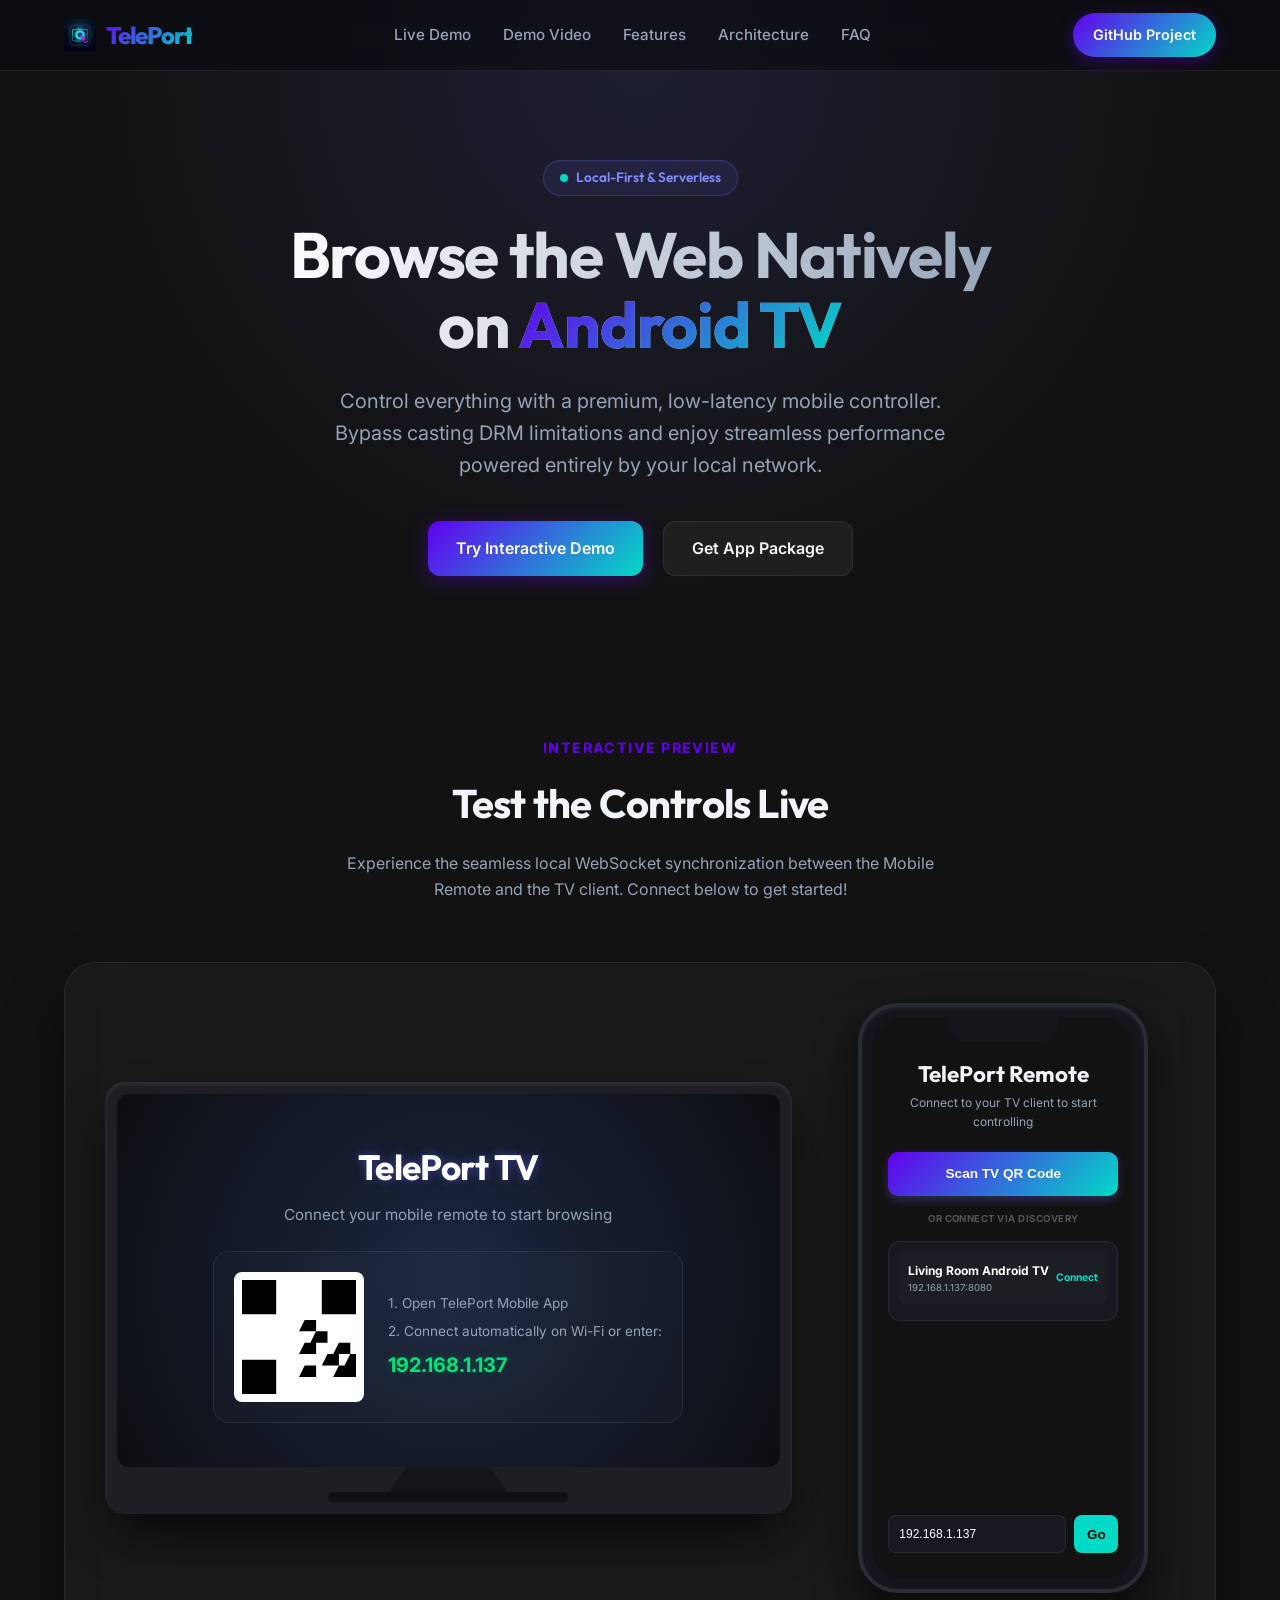
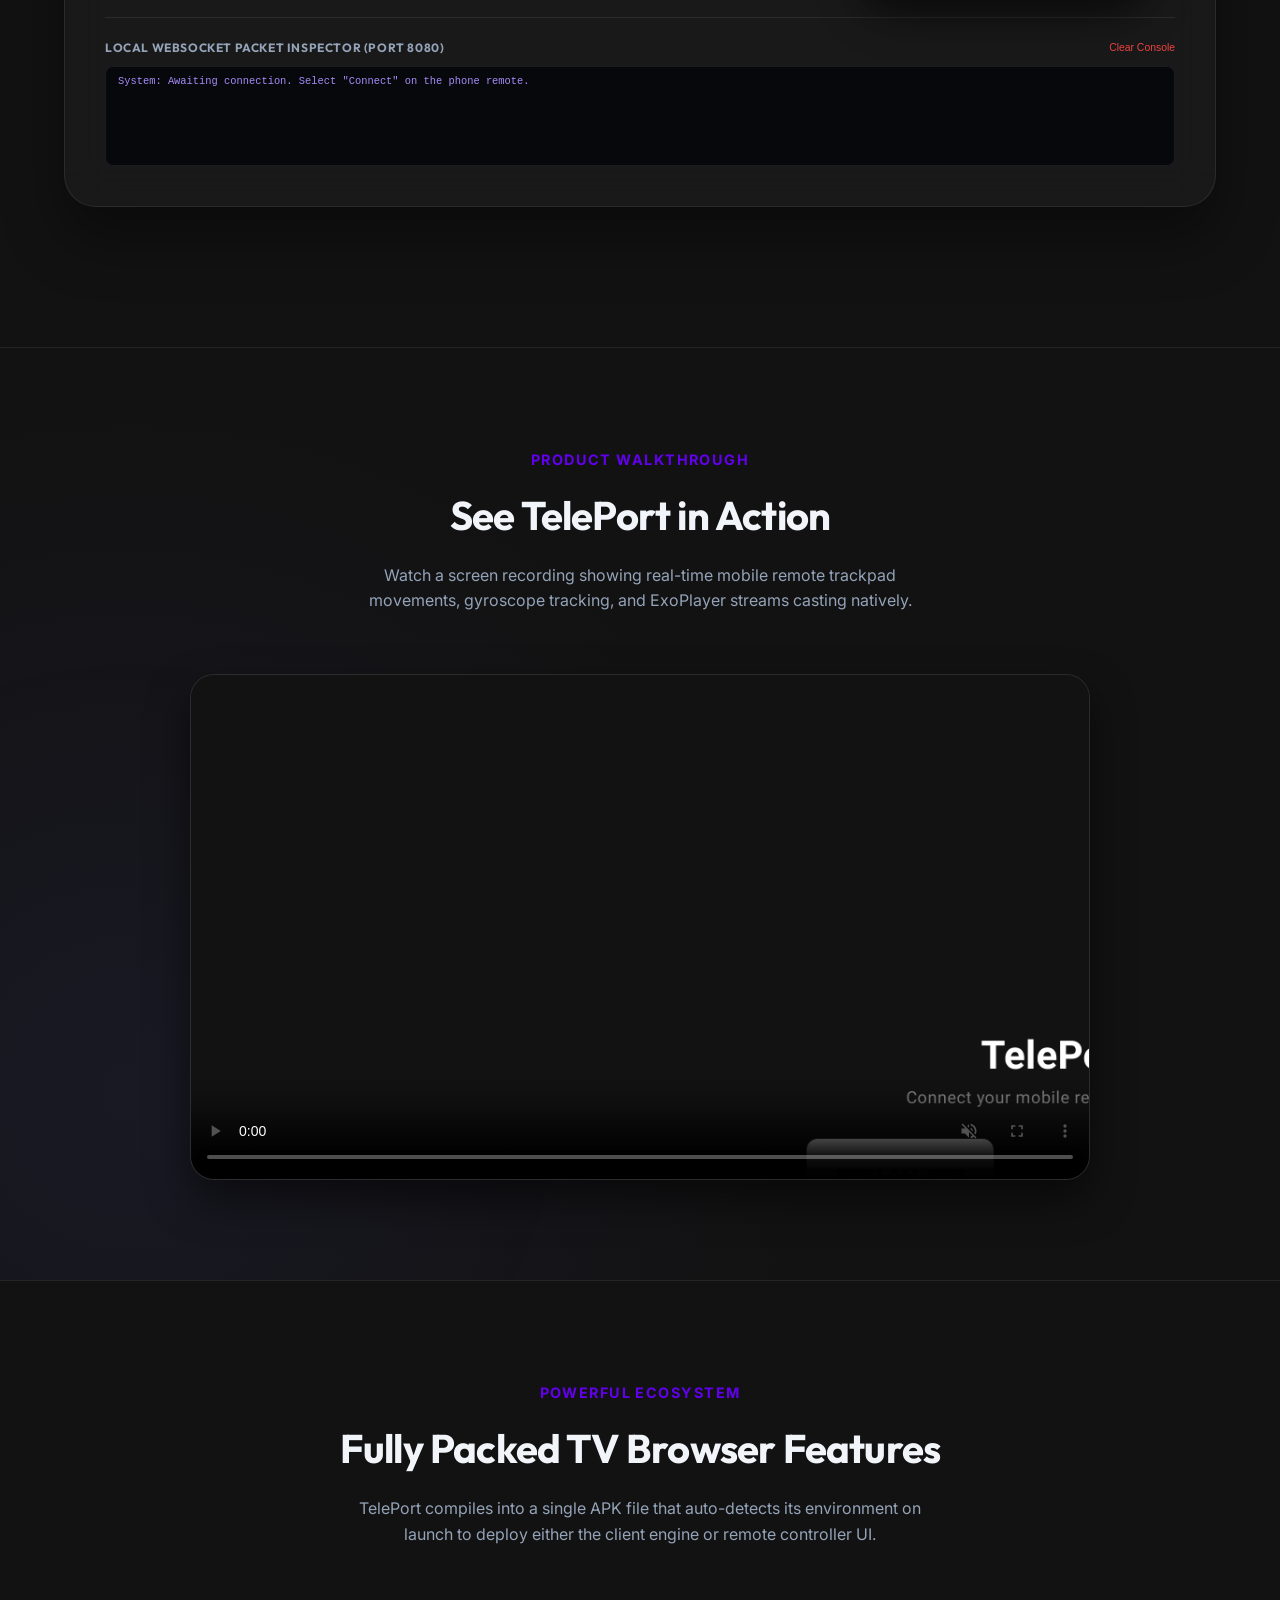
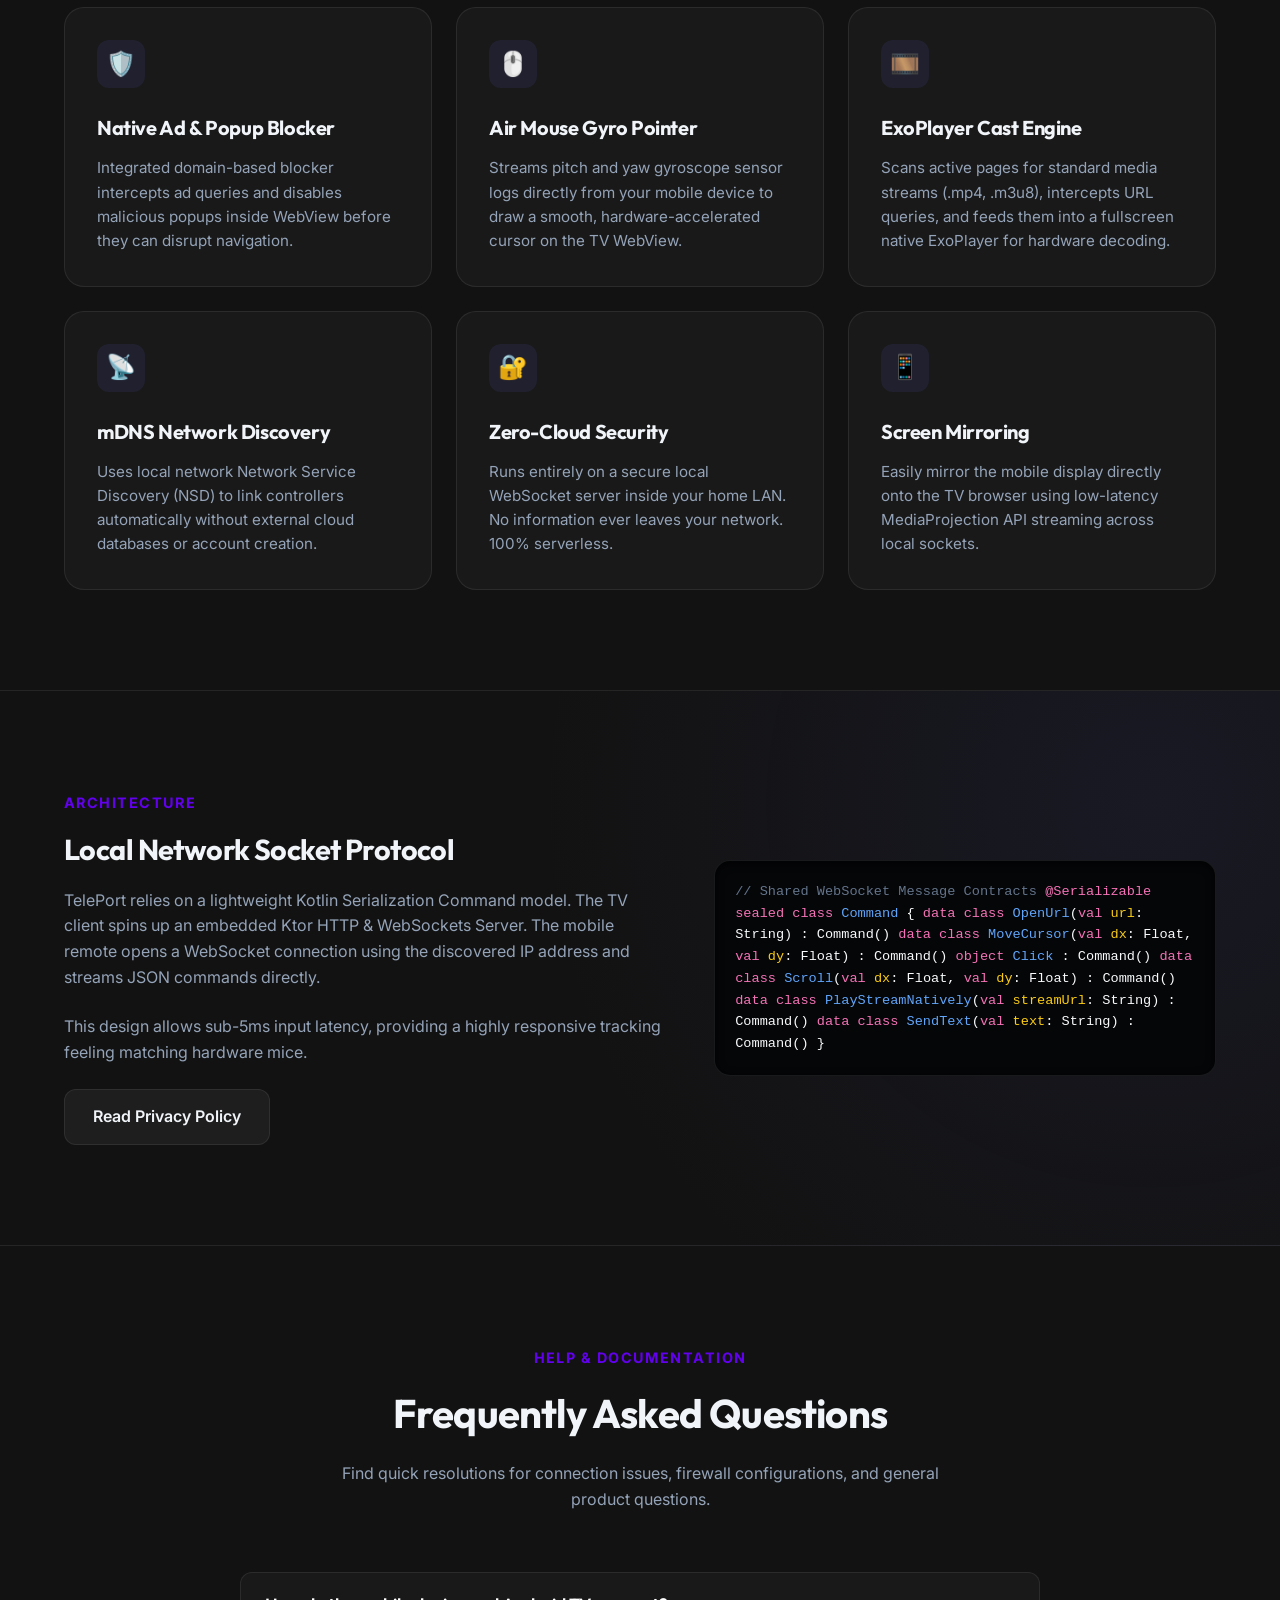
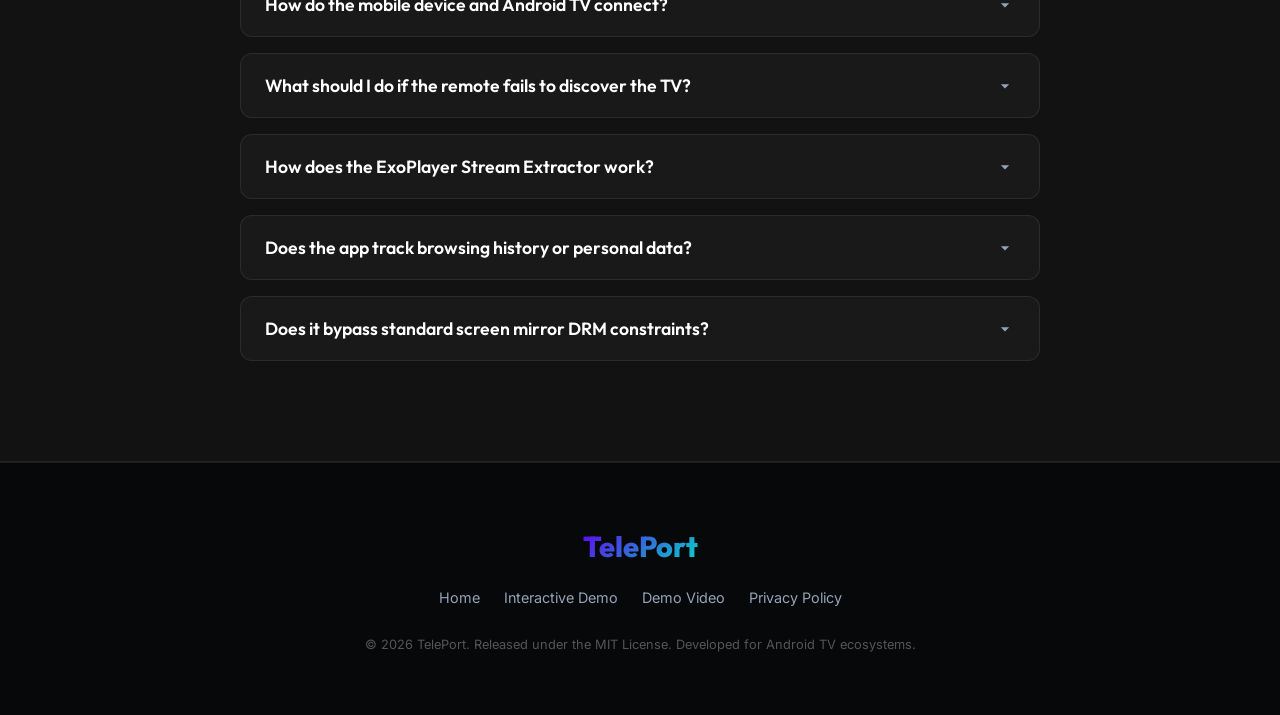
==== commit d9330d73: "chore: add .cursorrules and .Jules/instructions.md for AI agent standards enforcement" ====
--- a/docs/index.html
+++ b/docs/index.html
@@ -12,19 +12,19 @@
     
     <style>
         :root {
-            --bg-color: #0b0c10;
+            --bg-color: #121212;
             --text-color: #f1f5f9;
             --text-secondary: #94a3b8;
-            --accent-color: #6366f1;
-            --accent-glow: rgba(99, 102, 241, 0.4);
-            --accent-gradient: linear-gradient(135deg, #6366f1, #3b82f6);
+            --accent-color: #6200ee;
+            --accent-glow: rgba(98, 0, 238, 0.4);
+            --accent-gradient: linear-gradient(135deg, #6200ee, #03dac6);
             --green-accent: #00e676;
             --green-glow: rgba(0, 230, 118, 0.3);
             --teal-accent: #03dac6;
-            --card-bg: rgba(22, 28, 45, 0.4);
-            --card-bg-hover: rgba(22, 28, 45, 0.6);
+            --card-bg: rgba(30, 30, 30, 0.6);
+            --card-bg-hover: rgba(30, 30, 30, 0.8);
             --border-color: rgba(255, 255, 255, 0.08);
-            --border-color-focus: rgba(99, 102, 241, 0.5);
+            --border-color-focus: rgba(98, 0, 238, 0.5);
             --font-outfit: 'Outfit', sans-serif;
             --font-inter: 'Inter', sans-serif;
             --transition-speed: 0.3s;
@@ -1737,7 +1737,7 @@
     <header>
         <div class="container nav-container">
             <a href="#" class="logo-group">
-                <span class="logo-icon">📺</span>
+                <img src="../assets/logo.png" alt="TelePort Logo" class="logo-image" style="height: 32px; width: 32px; object-fit: contain; animation: float 3s ease-in-out infinite;">
                 <span class="logo-text">TelePort</span>
             </a>
             <ul class="nav-links">
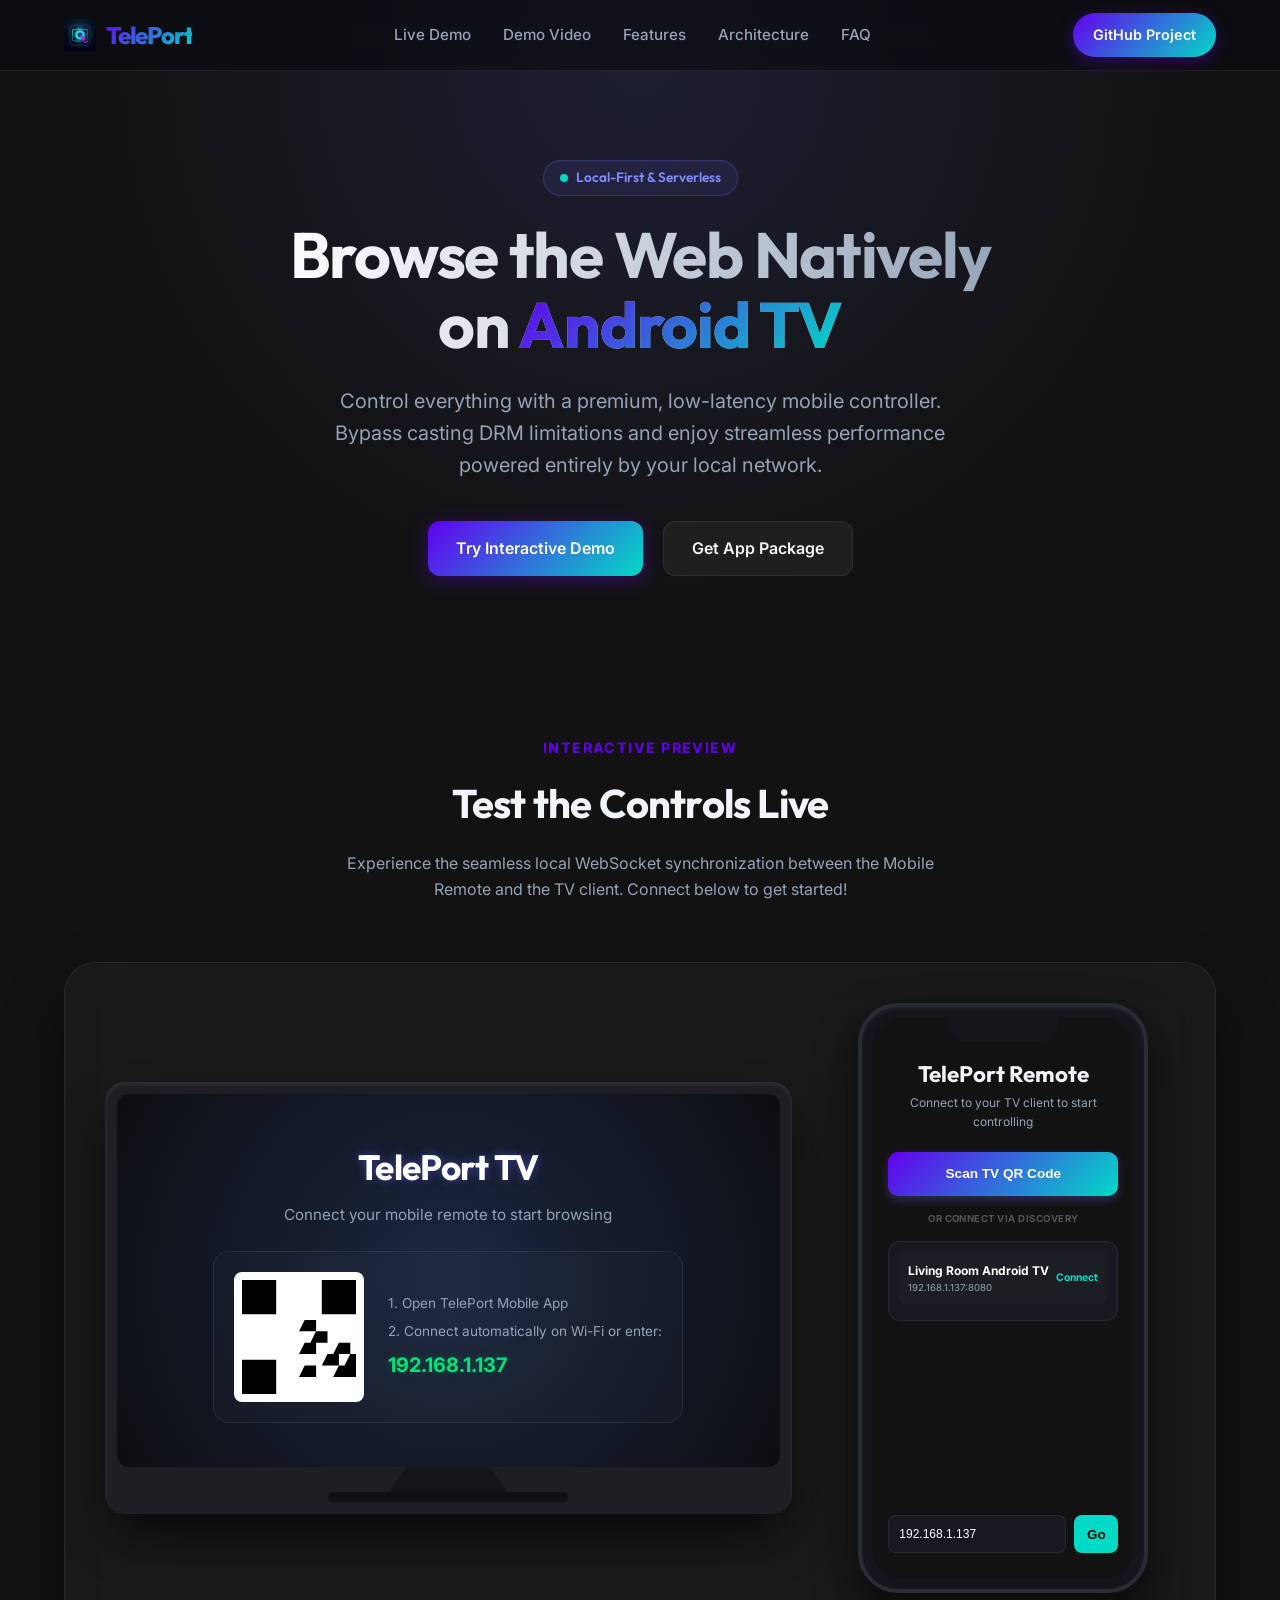
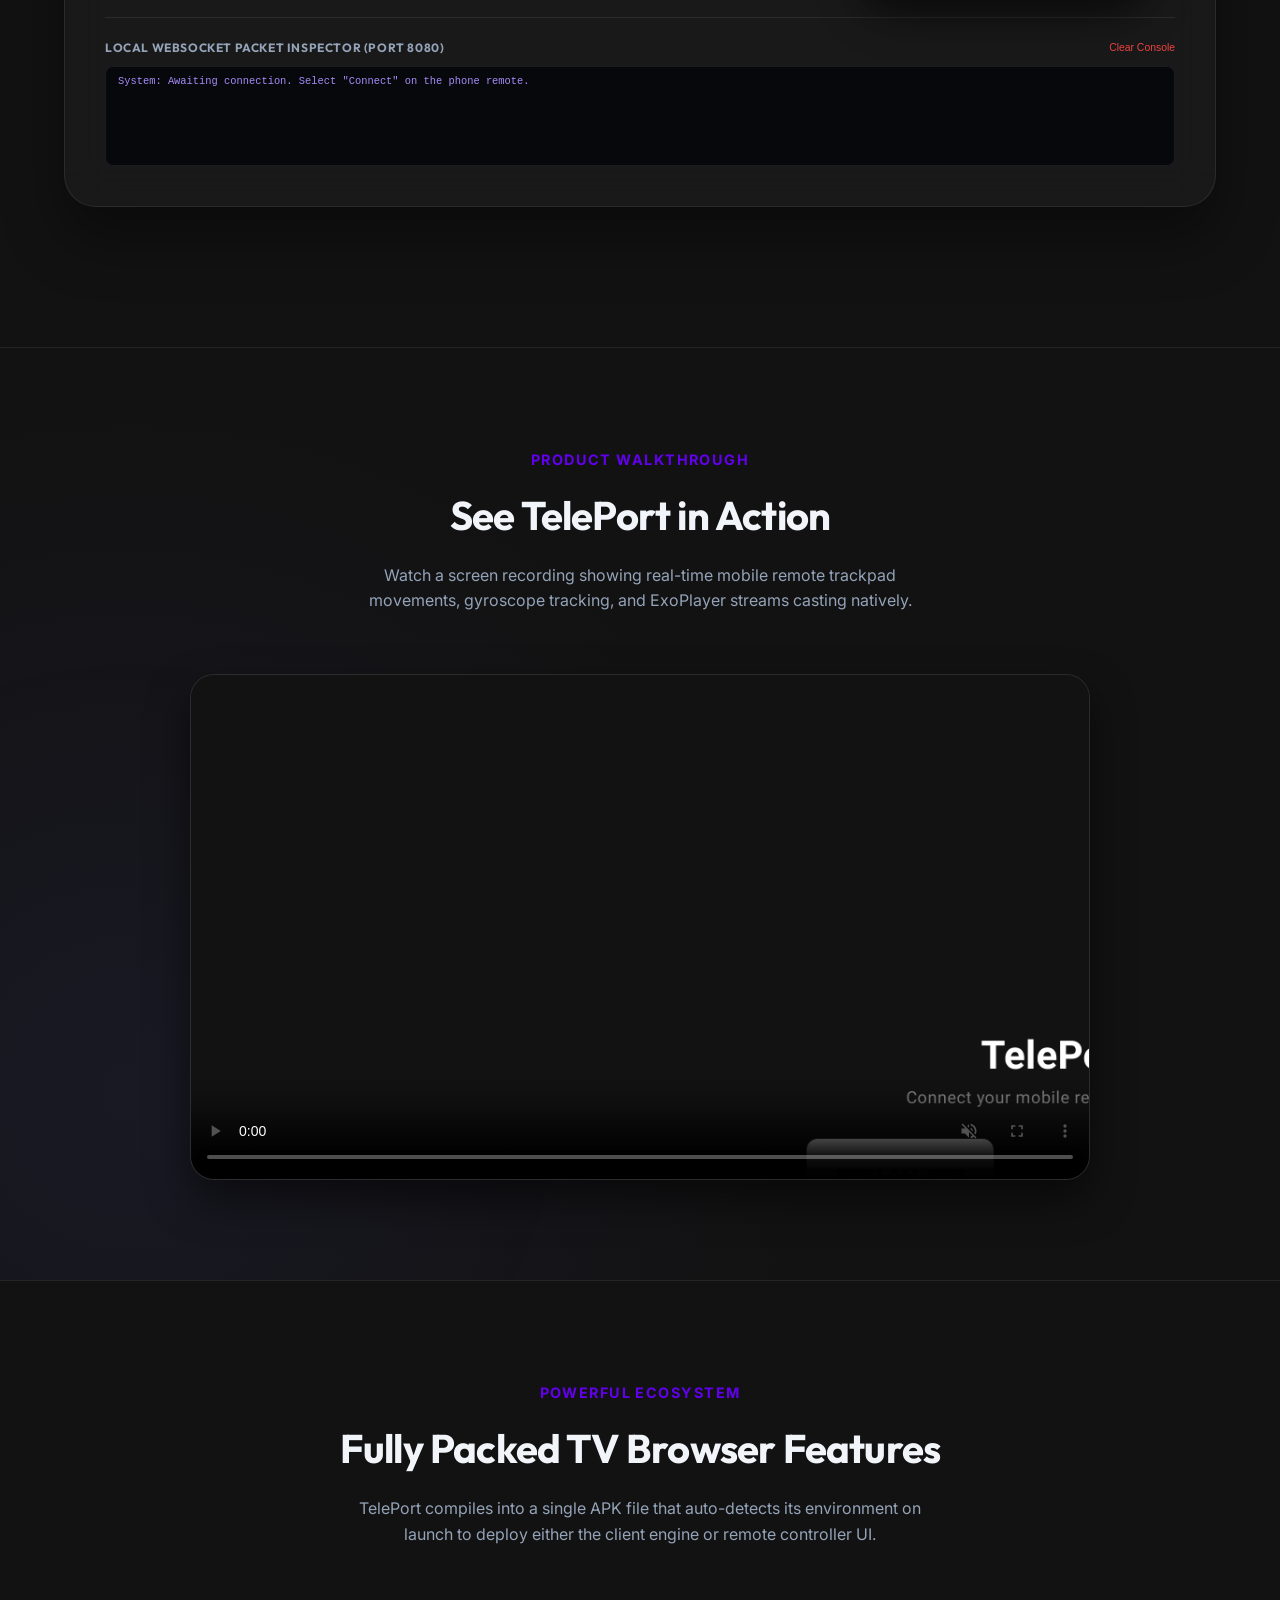
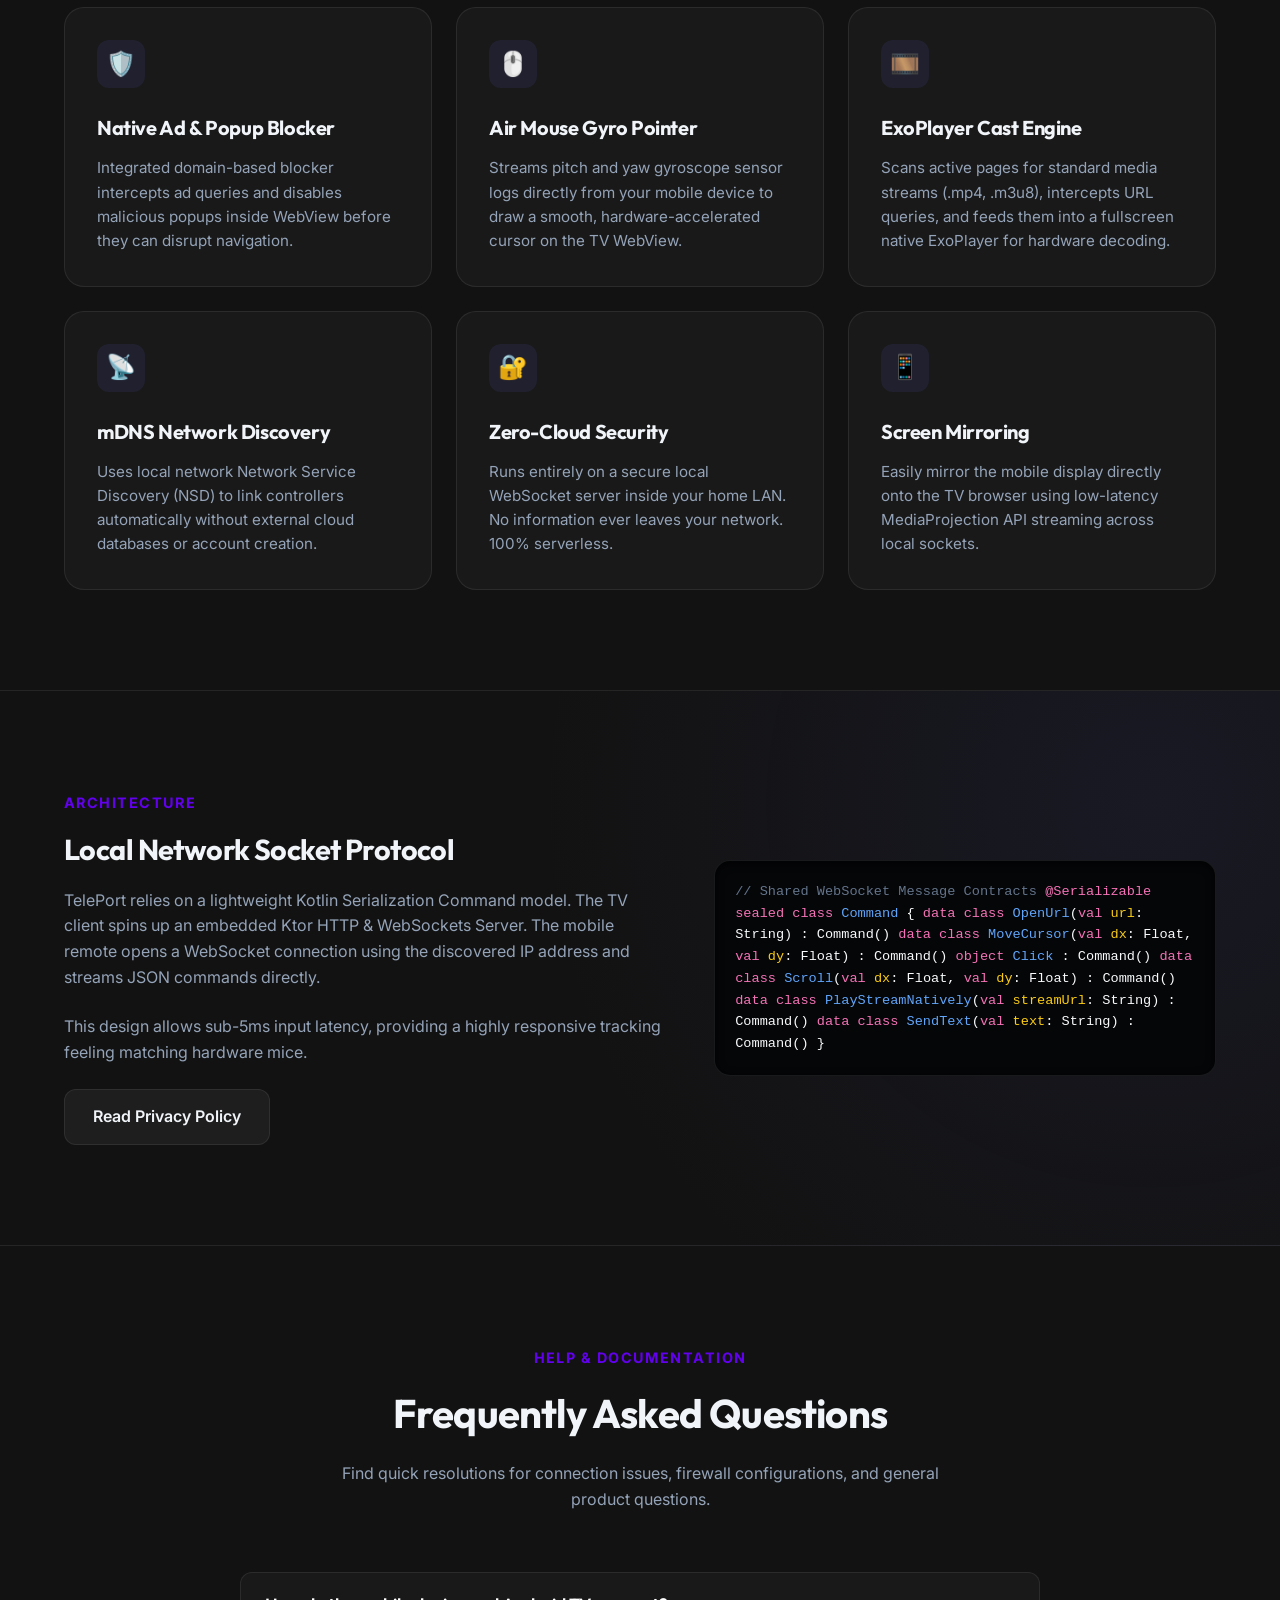
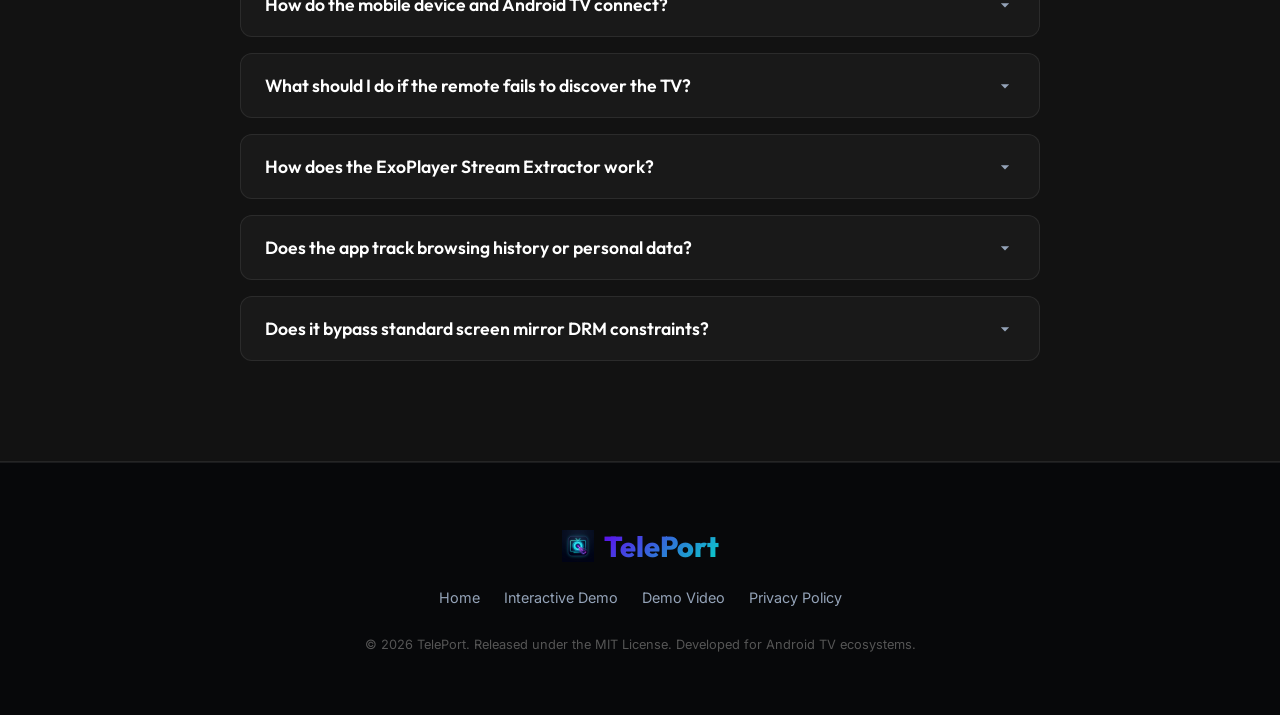
==== commit 64a17db6: "chore: replace editor-specific .cursorrules with platform-agnostic DEVELOPMENT.md" ====
--- a/docs/index.html
+++ b/docs/index.html
@@ -1721,13 +1721,17 @@
         }
 
         @keyframes pulse-shadow {
-            0%, 100% { box-shadow: 0 4px 15px rgba(99, 102, 241, 0.3); }
-            50% { box-shadow: 0 8px 25px rgba(99, 102, 241, 0.5); }
+            0%, 100% { box-shadow: 0 4px 15px rgba(98, 0, 238, 0.3); }
+            50% { box-shadow: 0 8px 25px rgba(98, 0, 238, 0.5); }
         }
 
         @keyframes pulse-border {
             0%, 100% { border-color: var(--accent-color); }
             50% { border-color: var(--teal-accent); }
+        }
+
+        @keyframes spin {
+            to { transform: rotate(360deg); }
         }
     </style>
 </head>
@@ -1784,6 +1788,12 @@
                         <div class="tv-bezel">
                             <div class="tv-screen" id="tvScreen">
                                 
+                                <!-- TV Loading Overlay -->
+                                <div class="tv-view" id="tvLoadingOverlay" style="flex-direction:column; justify-content:center; align-items:center; background:radial-gradient(circle at center, #1b2640 0%, #0d0e12 100%);">
+                                    <div class="badge-dot" style="width:50px; height:50px; border:5px solid var(--accent-color); border-top-color:transparent; border-radius:50%; animation:spin 1s linear infinite; margin-bottom:20px; background:none; box-shadow:none;"></div>
+                                    <h3 style="color:white; font-family:var(--font-outfit); font-size:1.4rem;">Connecting Remote...</h3>
+                                </div>
+
                                 <!-- TV Pairing Screen -->
                                 <div class="tv-view tv-pairing active" id="tvPairingScreen">
                                     <h3 class="tv-pairing-title">TelePort TV</h3>
@@ -1962,6 +1972,13 @@
                             <div class="phone-screen" id="phoneScreen">
                                 <div class="phone-notch"></div>
                                 
+                                <!-- Phone Loading Overlay -->
+                                <div class="phone-view" id="phoneLoadingOverlay" style="flex-direction:column; align-items:center; justify-content:center; height:100%; text-align:center; padding:20px;">
+                                    <div class="badge-dot" style="width:36px; height:36px; border:4px solid var(--teal-accent); border-top-color:transparent; border-radius:50%; animation:spin 1s linear infinite; margin-bottom:16px; background:none; box-shadow:none;"></div>
+                                    <h5 style="color:white; font-size:0.8rem; font-weight:bold;">Connecting to TV...</h5>
+                                    <p style="font-size:0.55rem; color:var(--text-secondary); margin-top:6px;">Establishing local WebSocket handshake</p>
+                                </div>
+
                                 <!-- Phone Pairing Screen -->
                                 <div class="phone-view phone-pairing active" id="phonePairingScreen">
                                     <div>
@@ -2262,7 +2279,10 @@
     <!-- Footer -->
     <footer>
         <div class="container">
-            <span class="footer-logo">TelePort</span>
+            <div style="display:flex; justify-content:center; align-items:center; gap:10px; margin-bottom:16px;">
+                <img src="../assets/logo.png" alt="TelePort Logo" style="height: 32px; width: 32px; object-fit: contain;">
+                <span class="footer-logo" style="margin-bottom: 0;">TelePort</span>
+            </div>
             <ul class="footer-links">
                 <li><a href="#">Home</a></li>
                 <li><a href="#demo">Interactive Demo</a></li>
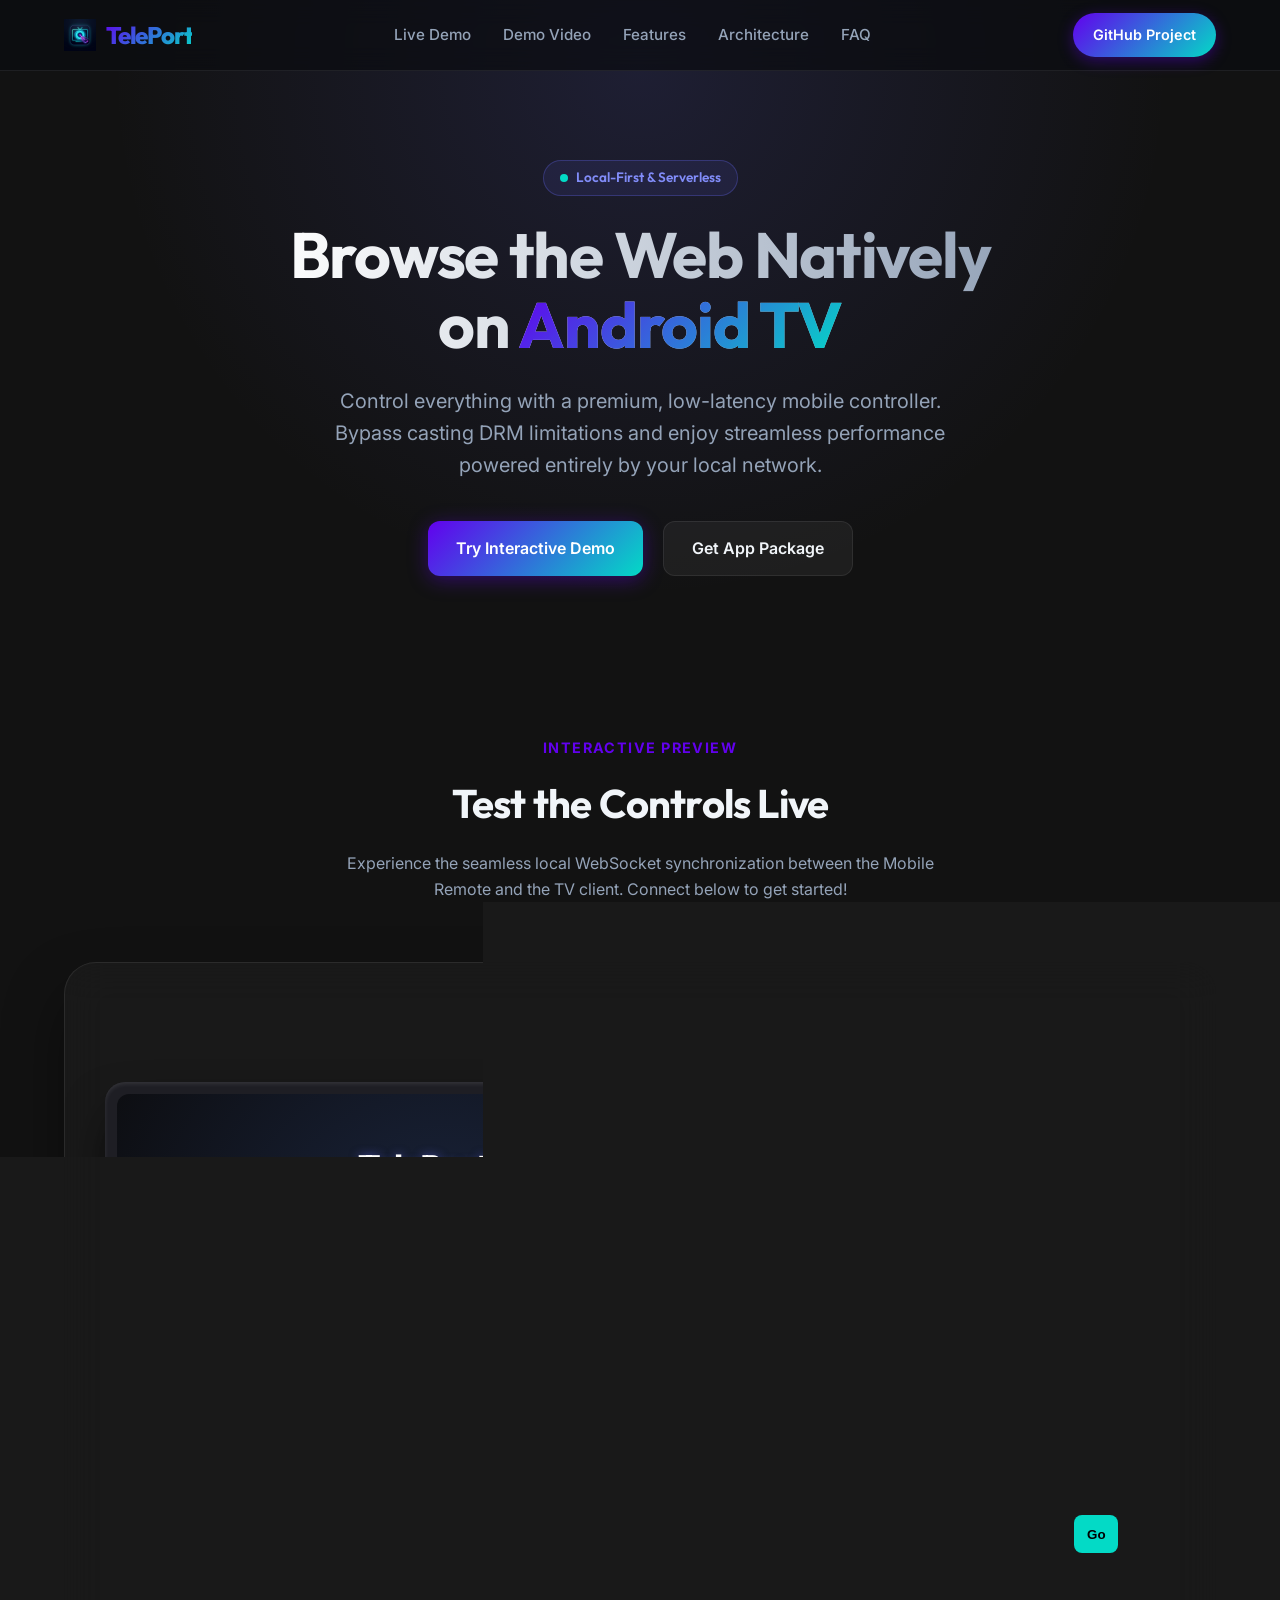
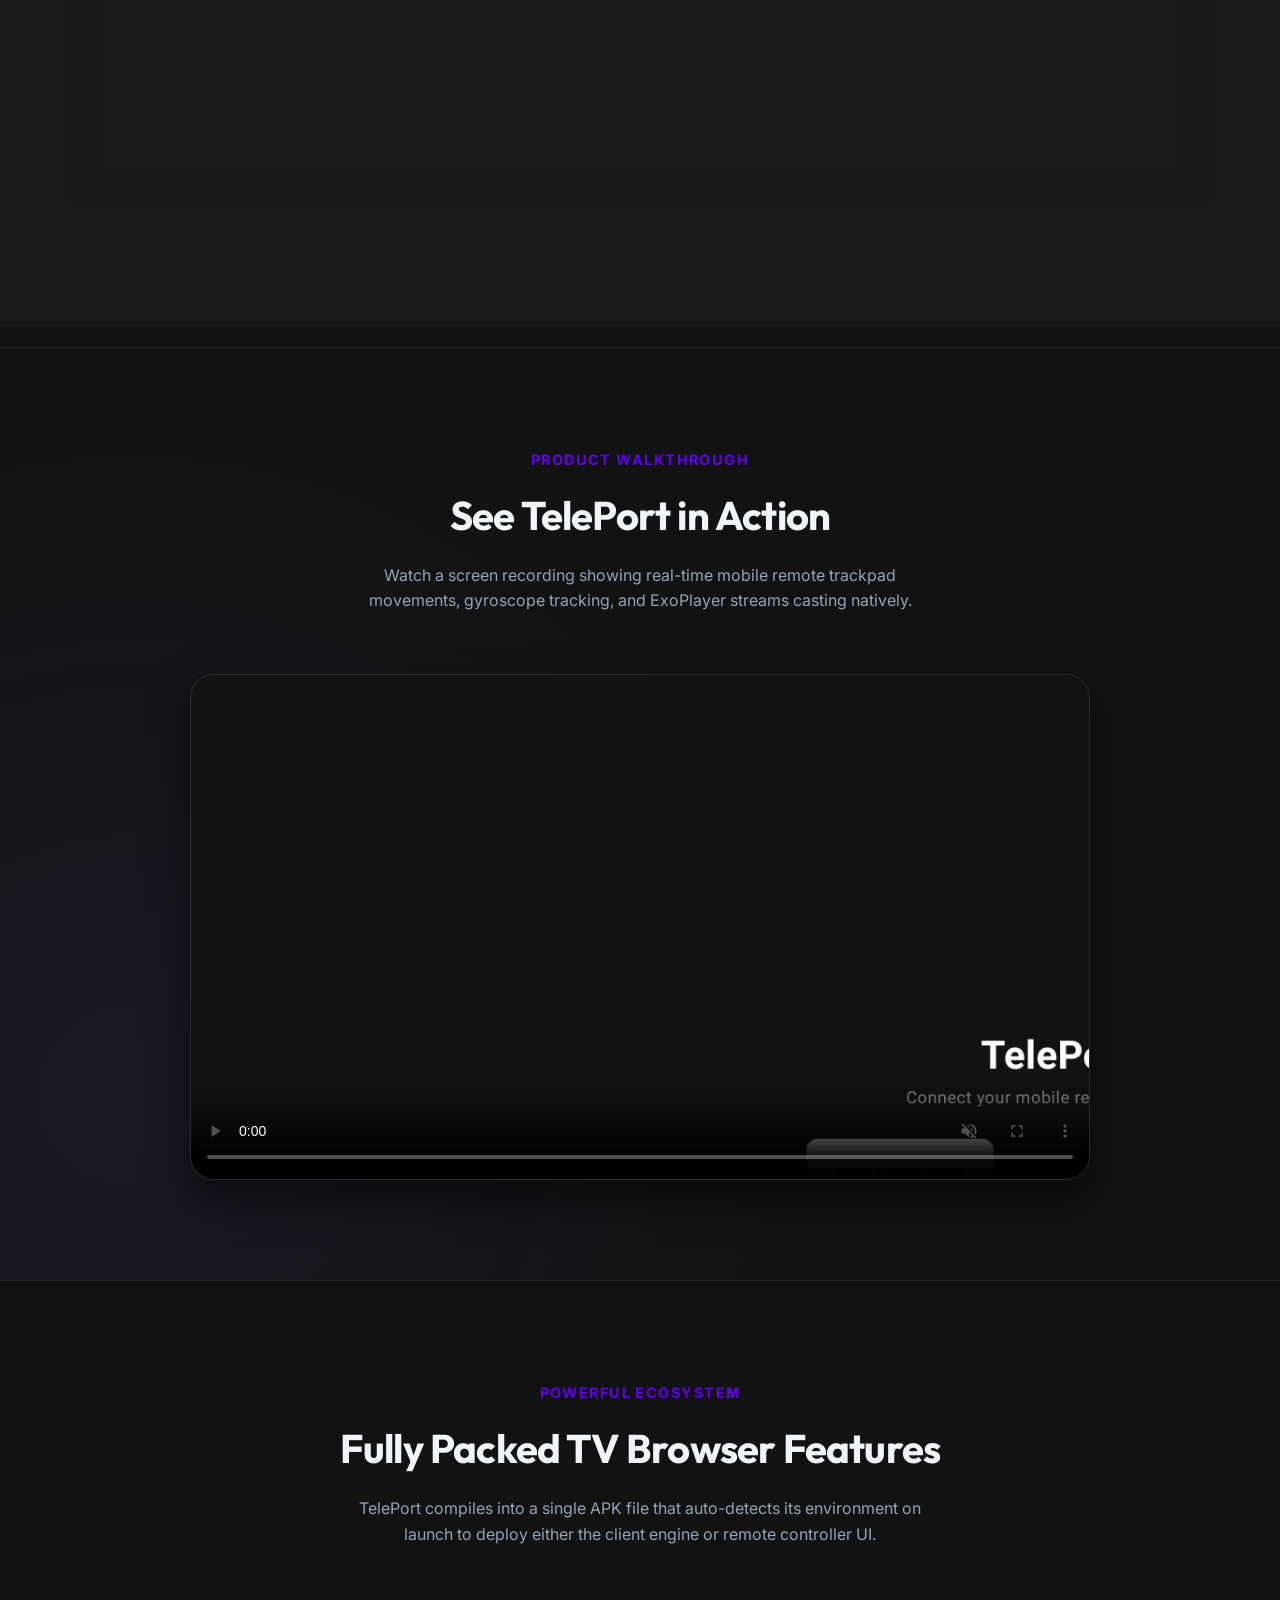
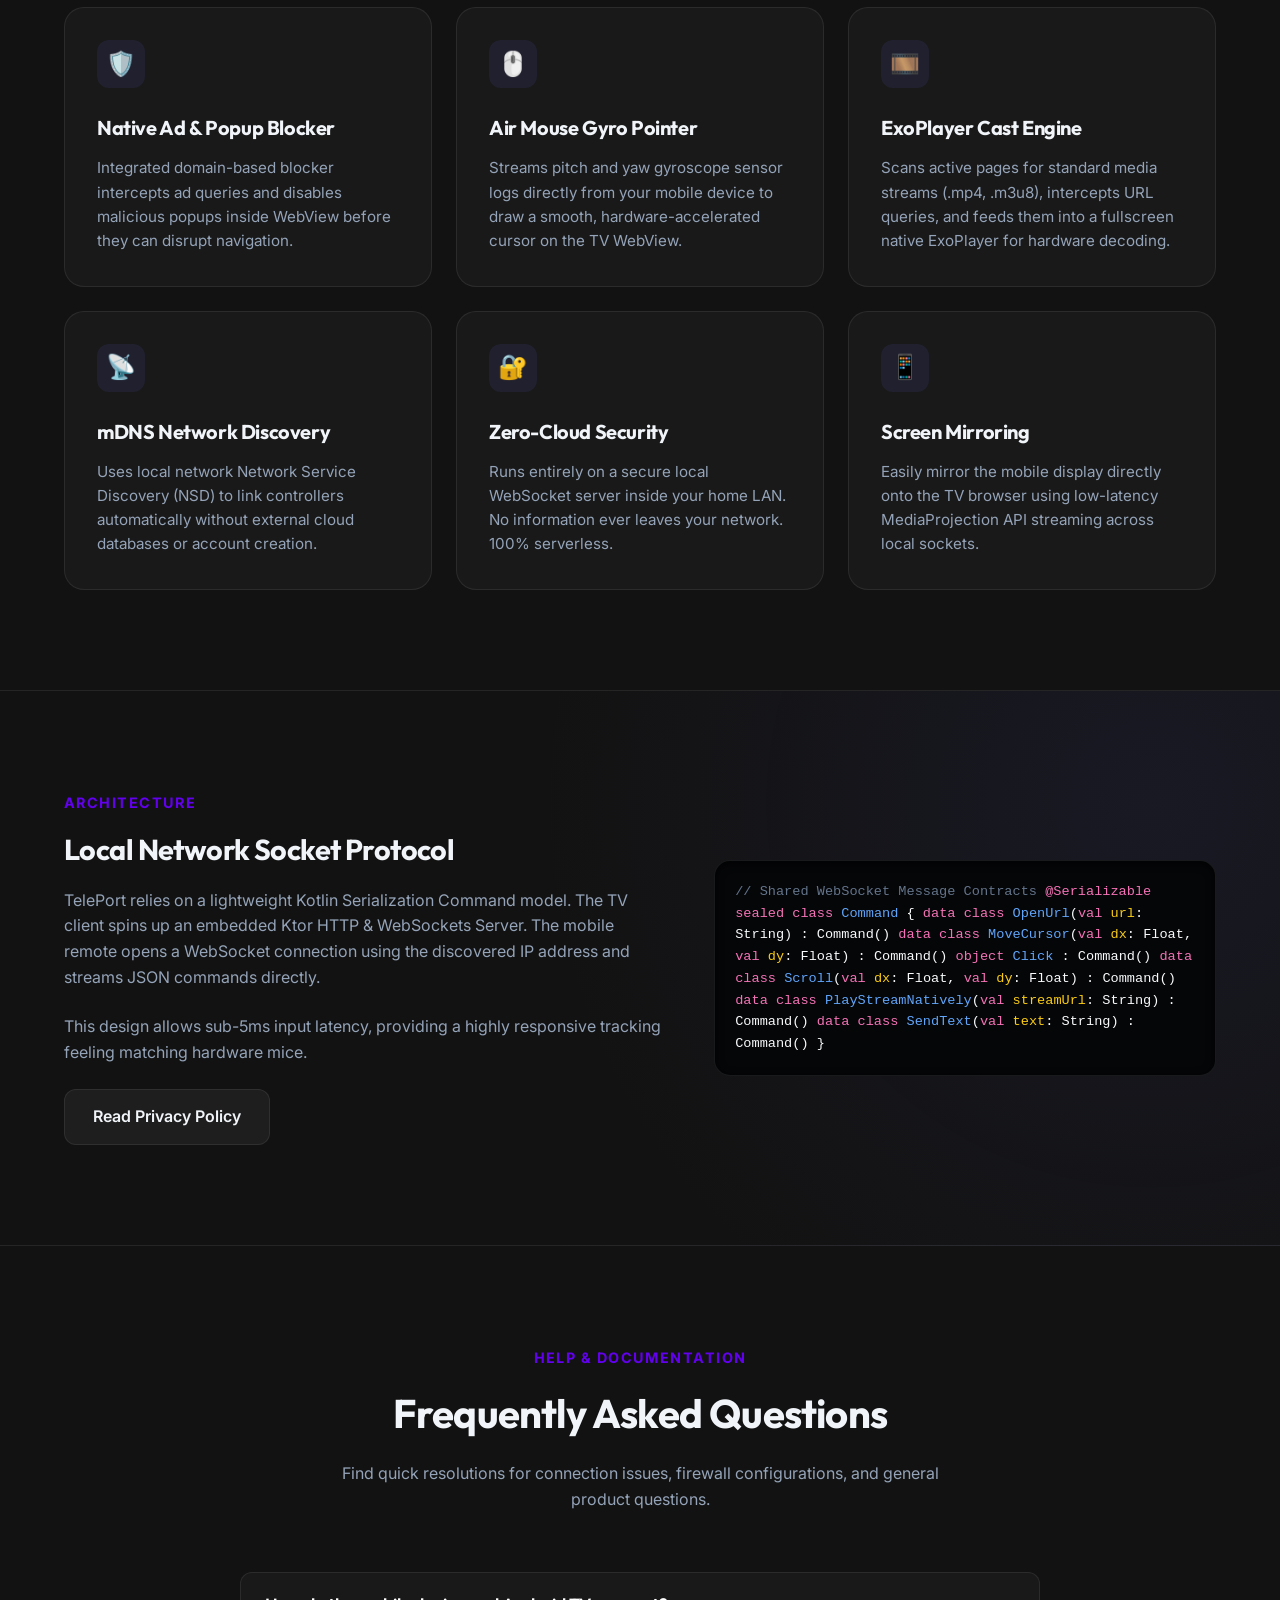
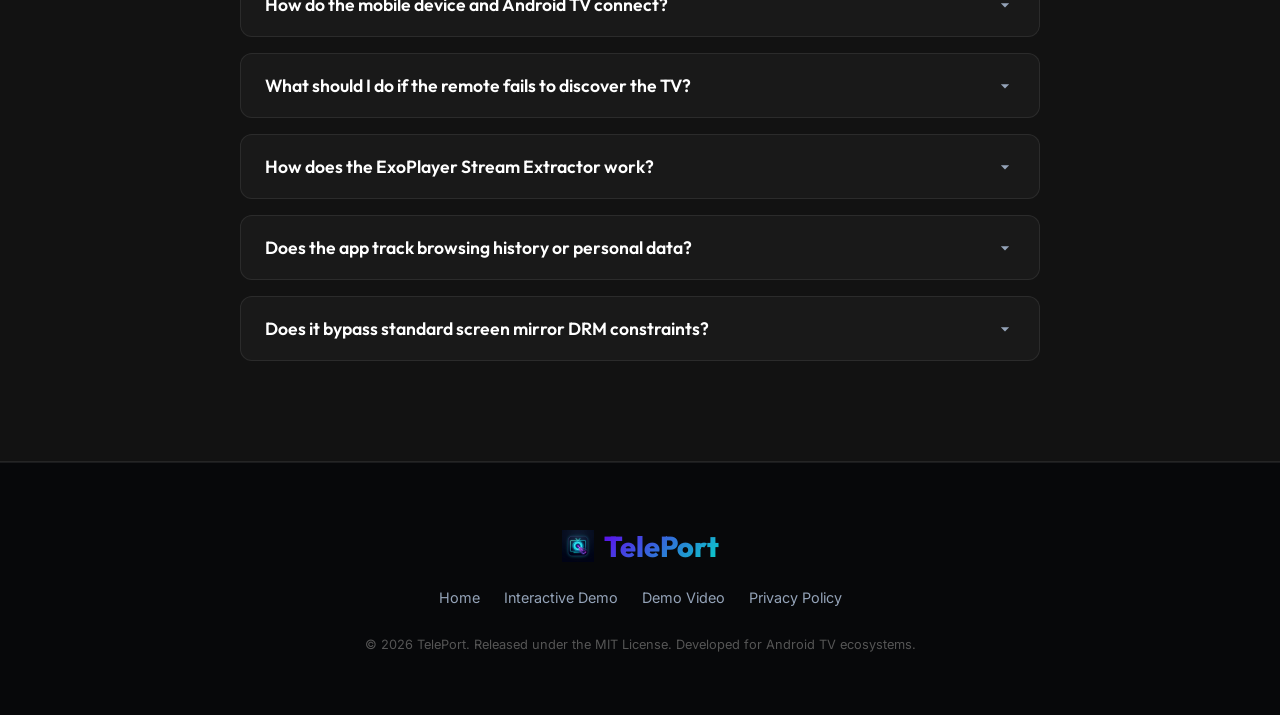
==== commit 929c3b90: "docs: Align landing page branding, security, and connection loader states" ====
--- a/docs/index.html
+++ b/docs/index.html
@@ -2344,20 +2344,43 @@
             log("System: Logs cleared.", "info");
         }
 
+        // HTML Entity Encoder to prevent XSS (Security rule compliance)
+        function escapeHtml(str) {
+            if (!str) return '';
+            return str.replace(/&/g, "&amp;")
+                      .replace(/</g, "&lt;")
+                      .replace(/>/g, "&gt;")
+                      .replace(/"/g, "&quot;")
+                      .replace(/'/g, "&#039;");
+        }
+
         // Connection Handlers
         function connectPhone() {
-            isConnected = true;
+            // Show loading spinner overlays for immediate async feedback
             phonePairingScreen.classList.remove("active");
-            phoneControllerScreen.classList.add("active");
+            document.getElementById("phoneLoadingOverlay").style.display = "flex";
             
             tvPairingScreen.classList.remove("active");
-            tvBrowserScreen.classList.add("active");
-            tvCursor.style.display = "block";
-
-            log("WS: Client connected from 192.168.1.189", "info");
-            log(`TV sent: {"status":"Connected","tvState":{"tabs":${JSON.stringify(tvTabs)},"activeTabIndex":0}}`, "received");
-            
-            renderTabs();
+            document.getElementById("tvLoadingOverlay").style.display = "flex";
+
+            log("WS: Initializing local WebSocket connection handshake...", "info");
+
+            setTimeout(() => {
+                // Completed connection handshake after 1200ms
+                document.getElementById("phoneLoadingOverlay").style.display = "none";
+                phoneControllerScreen.classList.add("active");
+                
+                document.getElementById("tvLoadingOverlay").style.display = "none";
+                tvBrowserScreen.classList.add("active");
+                tvCursor.style.display = "block";
+                
+                isConnected = true;
+
+                log("WS: Client connected from 192.168.1.189", "info");
+                log(`TV sent: {"status":"Connected","tvState":{"tabs":${JSON.stringify(tvTabs)},"activeTabIndex":${activeTvTab}}}`, "received");
+                
+                renderTabs();
+            }, 1200);
         }
 
         function disconnectPhone() {
@@ -2371,25 +2394,27 @@
             streamCastBanner.style.display = "none";
 
             phoneControllerScreen.classList.remove("active");
+            document.getElementById("phoneLoadingOverlay").style.display = "none";
             phonePairingScreen.classList.add("active");
 
             tvBrowserScreen.classList.remove("active");
             tvExoPlayerScreen.classList.remove("active");
             tvMirrorScreen.classList.remove("active");
+            document.getElementById("tvLoadingOverlay").style.display = "none";
             tvPairingScreen.classList.add("active");
             tvCursor.style.display = "none";
 
             log("WS: Client disconnected.", "info");
         }
 
-        // Tab Rendering for TV and Mobile
+        // Tab Rendering for TV and Mobile (with escapeHtml sanitization)
         function renderTabs() {
             // Render TV Tabs
             tvTabContainer.innerHTML = "";
             tvTabs.forEach((tab, index) => {
                 const tabEl = document.createElement("div");
                 tabEl.className = `tv-browser-tab ${index === activeTvTab ? "active" : ""}`;
-                tabEl.innerHTML = `${tab.title} <span style="font-size:0.5rem; opacity:0.6;" onclick="closeTab(${index}); event.stopPropagation();">✕</span>`;
+                tabEl.innerHTML = `${escapeHtml(tab.title)} <span style="font-size:0.5rem; opacity:0.6;" onclick="closeTab(${index}); event.stopPropagation();">✕</span>`;
                 tabEl.onclick = () => selectTab(index);
                 tvTabContainer.appendChild(tabEl);
             });
@@ -2407,8 +2432,8 @@
                 item.onclick = () => selectTab(index);
                 item.innerHTML = `
                     <div class="phone-tab-item-info">
-                        <h6>${tab.title}</h6>
-                        <p>${tab.url}</p>
+                        <h6>${escapeHtml(tab.title)}</h6>
+                        <p>${escapeHtml(tab.url)}</p>
                     </div>
                     <button class="phone-tab-item-close" onclick="closeTab(${index}); event.stopPropagation();">✕</button>
                 `;
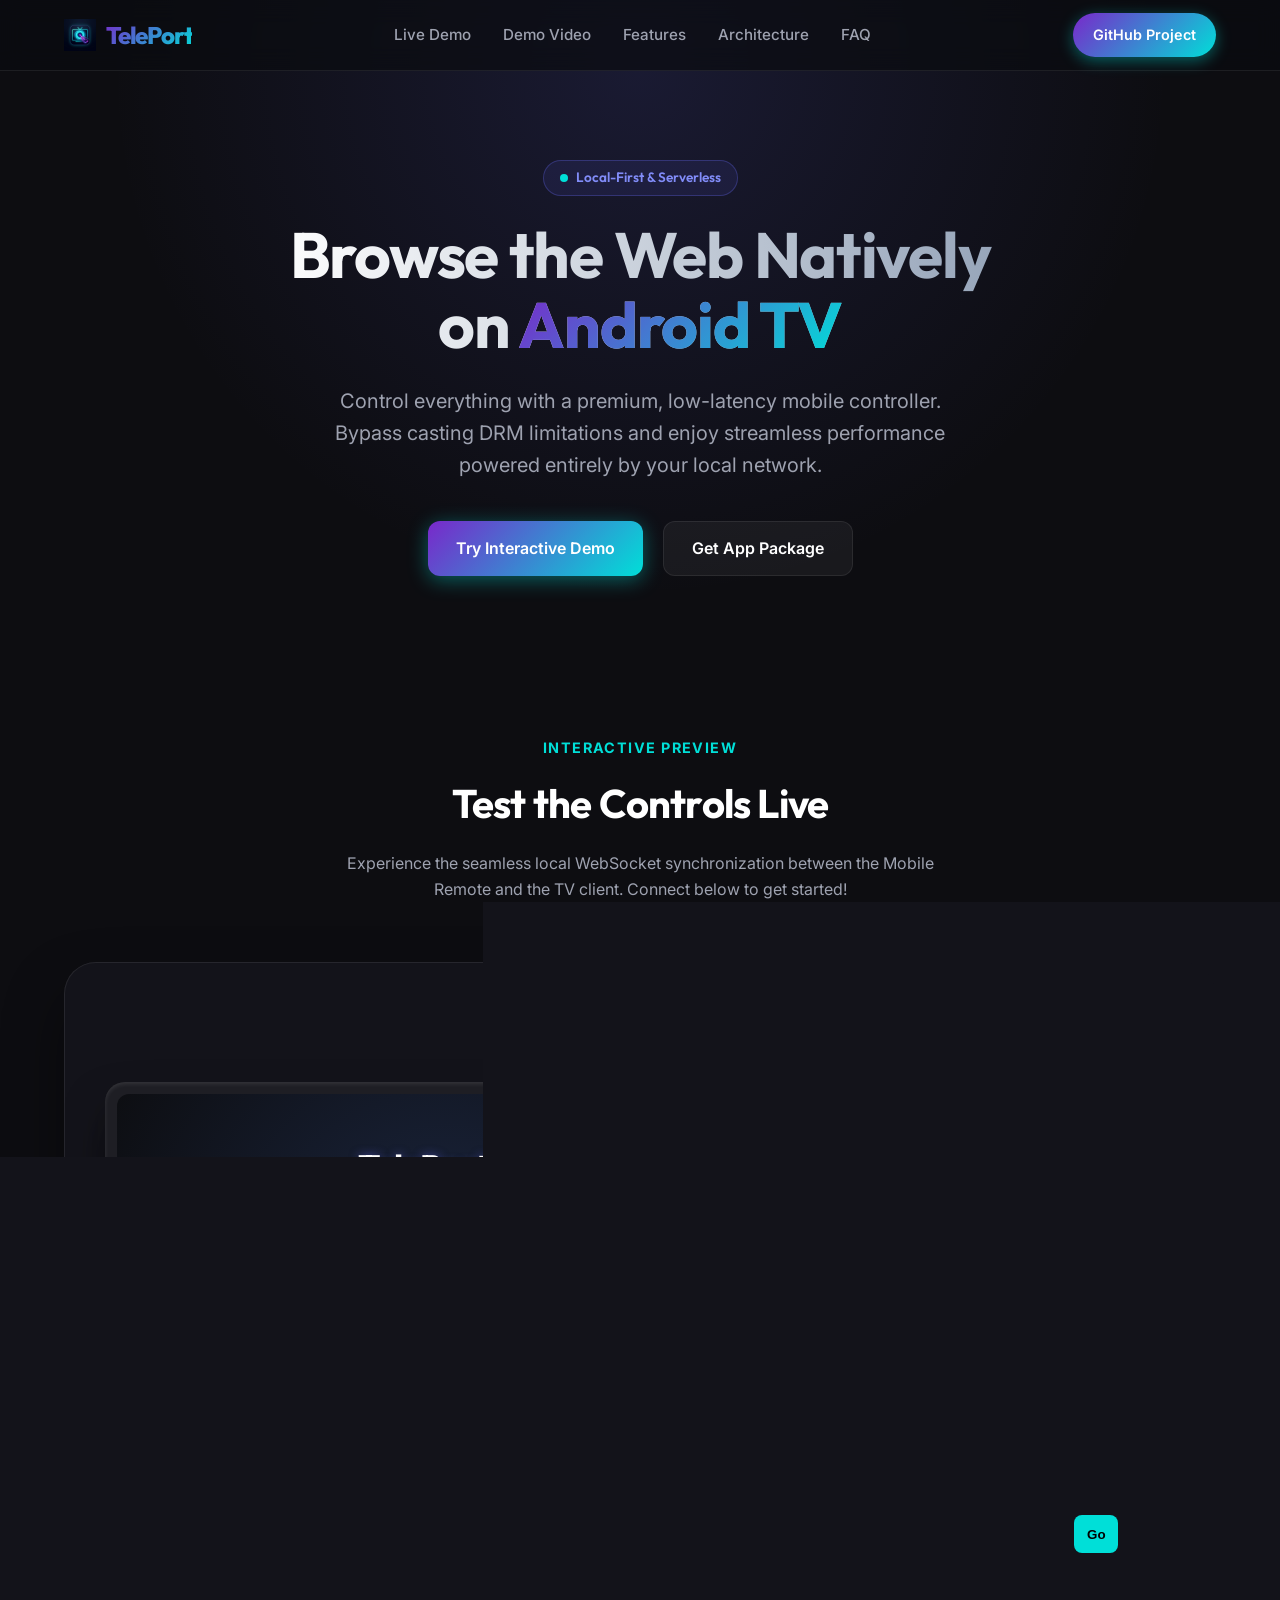
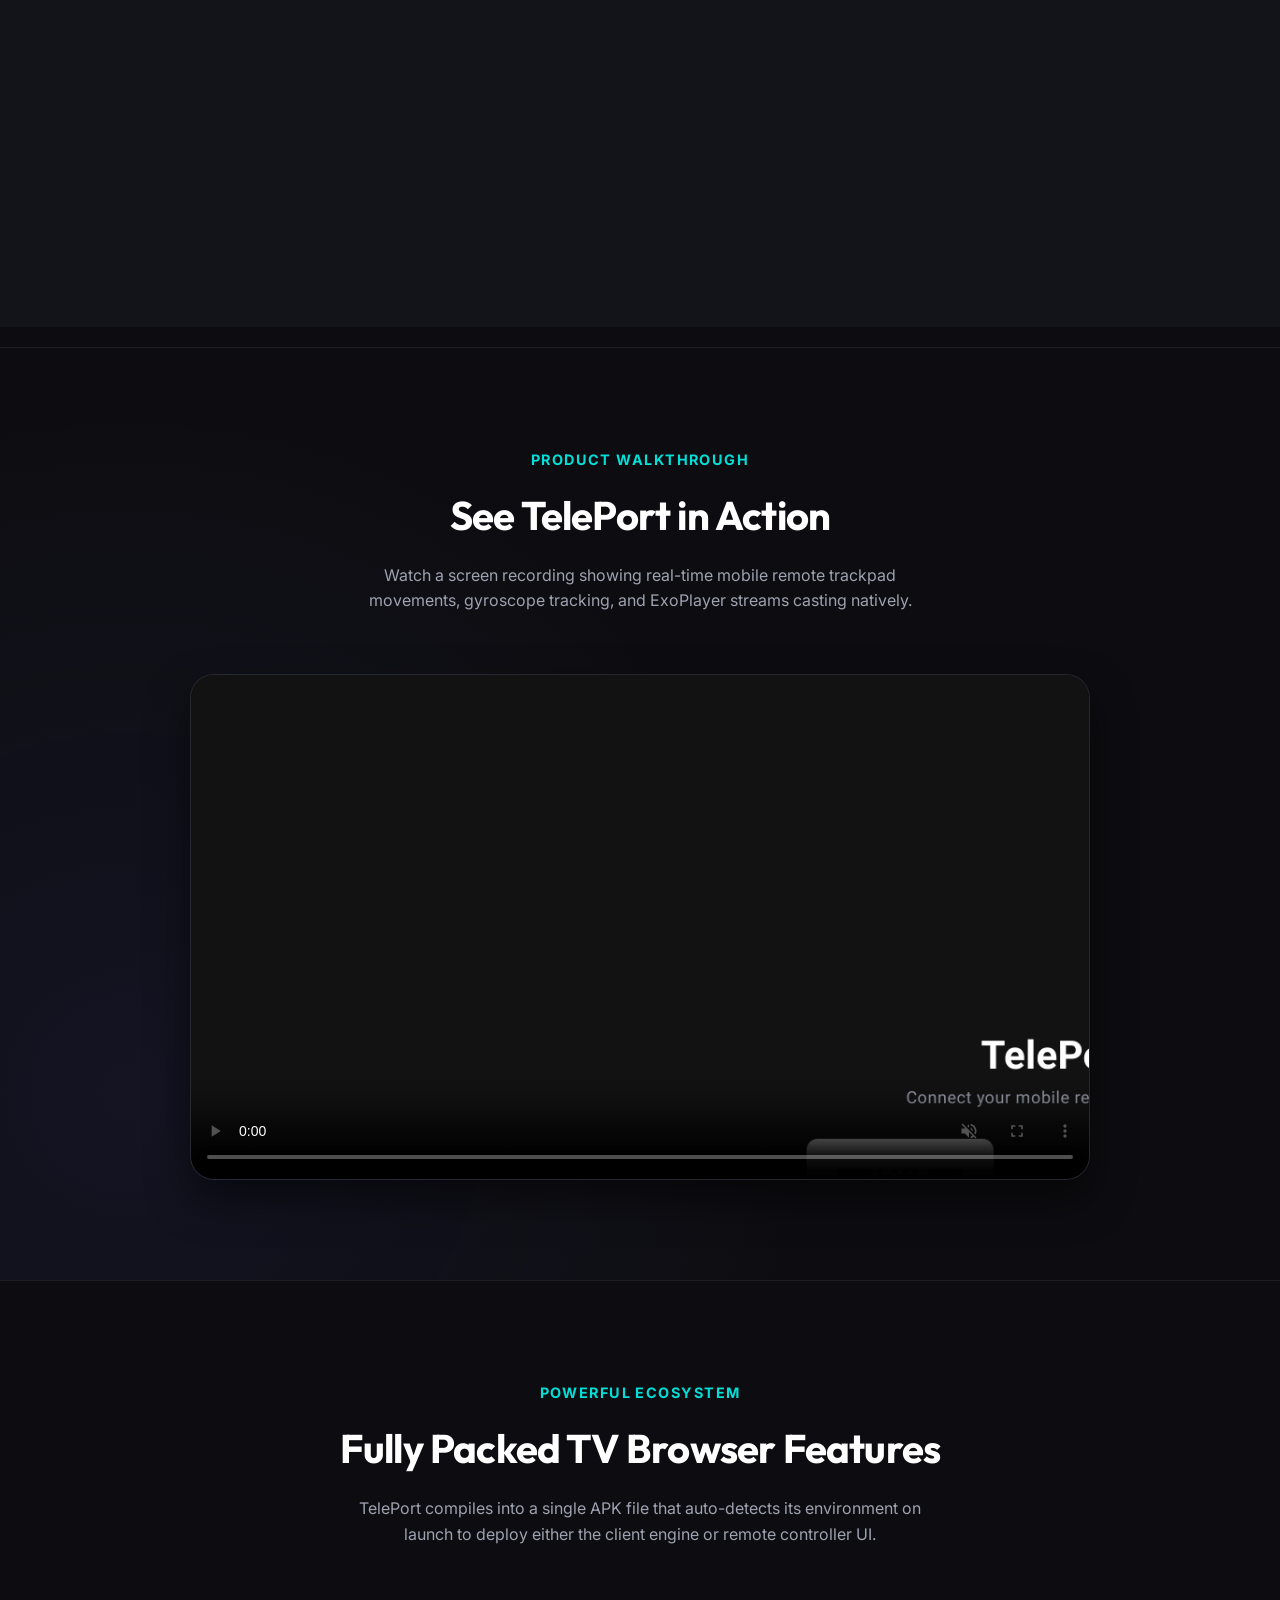
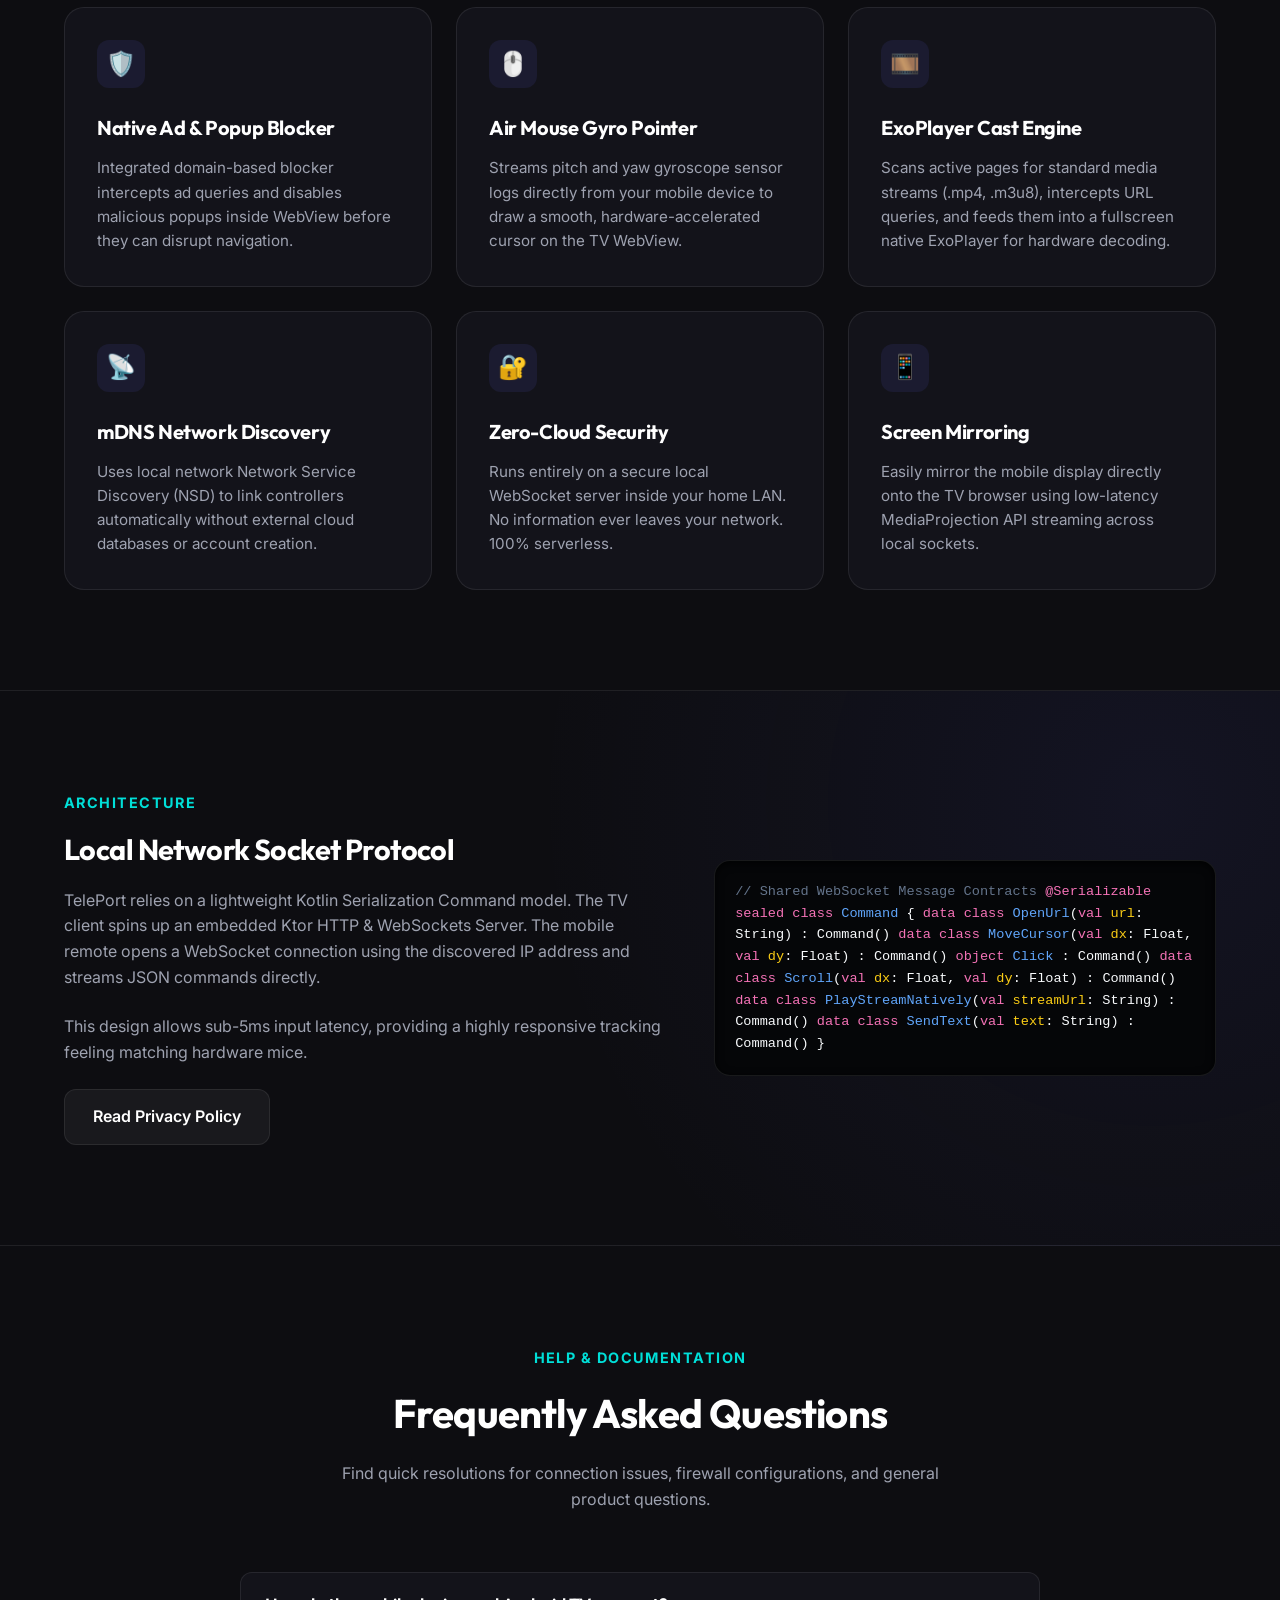
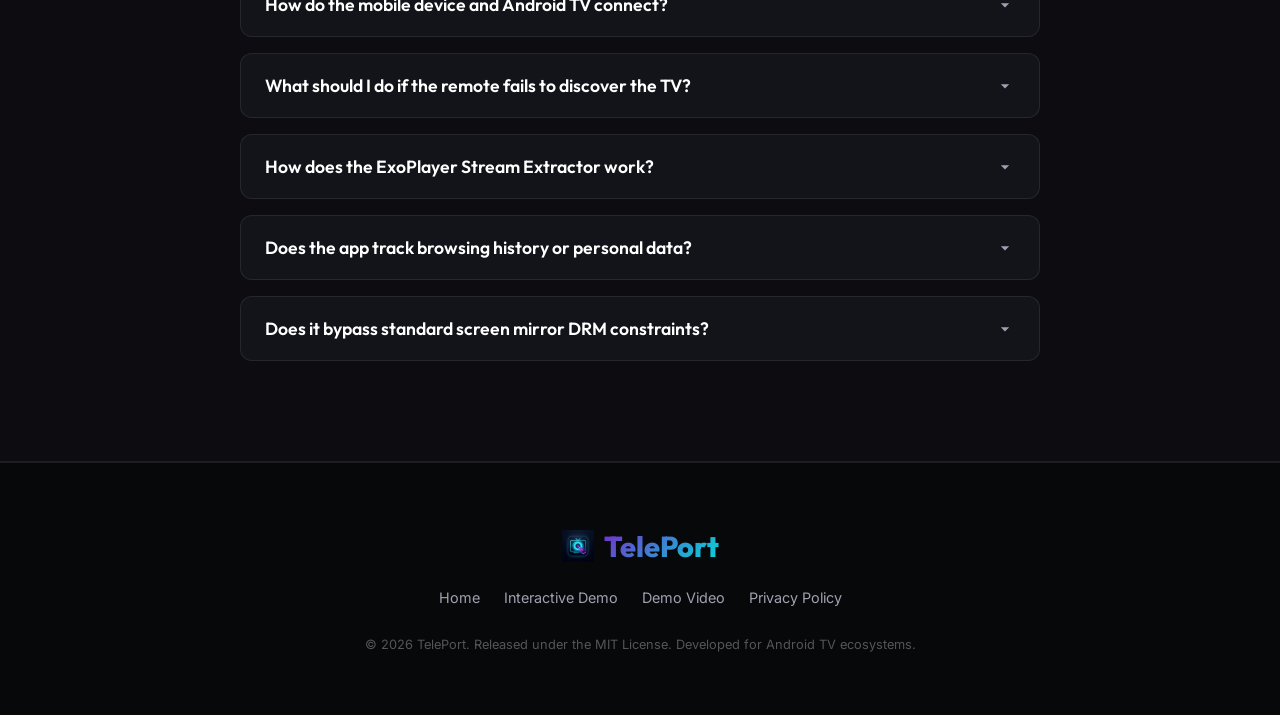
==== commit 44b0b222: "feat: implement single source of truth for branding tokens, app name, and port settings" ====
--- a/docs/index.html
+++ b/docs/index.html
@@ -3,7 +3,7 @@
 <head>
     <meta charset="UTF-8">
     <meta name="viewport" content="width=device-width, initial-scale=1.0">
-    <title>TelePort - Local-First Android TV Browser & Mobile Remote</title>
+    <title><!-- APP_NAME -->TelePort<!-- /APP_NAME --> - Local-First Android TV Browser & Mobile Remote</title>
     
     <!-- Google Fonts -->
     <link rel="preconnect" href="https://fonts.googleapis.com">
@@ -11,20 +11,20 @@
     <link href="https://fonts.googleapis.com/css2?family=Inter:wght@400;500;600;700&family=Outfit:wght@400;600;700;800&display=swap" rel="stylesheet">
     
     <style>
+        @import url("theme-tokens.css");
+
         :root {
-            --bg-color: #121212;
-            --text-color: #f1f5f9;
-            --text-secondary: #94a3b8;
-            --accent-color: #6200ee;
-            --accent-glow: rgba(98, 0, 238, 0.4);
-            --accent-gradient: linear-gradient(135deg, #6200ee, #03dac6);
-            --green-accent: #00e676;
-            --green-glow: rgba(0, 230, 118, 0.3);
-            --teal-accent: #03dac6;
-            --card-bg: rgba(30, 30, 30, 0.6);
-            --card-bg-hover: rgba(30, 30, 30, 0.8);
-            --border-color: rgba(255, 255, 255, 0.08);
-            --border-color-focus: rgba(98, 0, 238, 0.5);
+            /* Inherited from theme-tokens.css:
+               --bg-color, --card-bg, --border-color, --primary-color, --accent-color, --text-primary, --text-secondary
+            */
+            --text-color: var(--text-primary);
+            --accent-glow: color-mix(in srgb, var(--accent-color) 40%, transparent);
+            --accent-gradient: linear-gradient(135deg, var(--primary-color), var(--accent-color));
+            --green-accent: var(--success-color);
+            --green-glow: color-mix(in srgb, var(--success-color) 30%, transparent);
+            --teal-accent: var(--accent-color);
+            --card-bg-hover: color-mix(in srgb, var(--card-bg) 80%, white 5%);
+            --border-color-focus: color-mix(in srgb, var(--accent-color) 50%, transparent);
             --font-outfit: 'Outfit', sans-serif;
             --font-inter: 'Inter', sans-serif;
             --transition-speed: 0.3s;
@@ -1742,7 +1742,7 @@
         <div class="container nav-container">
             <a href="#" class="logo-group">
                 <img src="../assets/logo.png" alt="TelePort Logo" class="logo-image" style="height: 32px; width: 32px; object-fit: contain; animation: float 3s ease-in-out infinite;">
-                <span class="logo-text">TelePort</span>
+                <span class="logo-text"><!-- APP_NAME -->TelePort<!-- /APP_NAME --></span>
             </a>
             <ul class="nav-links">
                 <li><a href="#demo">Live Demo</a></li>
@@ -2281,7 +2281,7 @@
         <div class="container">
             <div style="display:flex; justify-content:center; align-items:center; gap:10px; margin-bottom:16px;">
                 <img src="../assets/logo.png" alt="TelePort Logo" style="height: 32px; width: 32px; object-fit: contain;">
-                <span class="footer-logo" style="margin-bottom: 0;">TelePort</span>
+                <span class="footer-logo" style="margin-bottom: 0;"><!-- APP_NAME -->TelePort<!-- /APP_NAME --></span>
             </div>
             <ul class="footer-links">
                 <li><a href="#">Home</a></li>
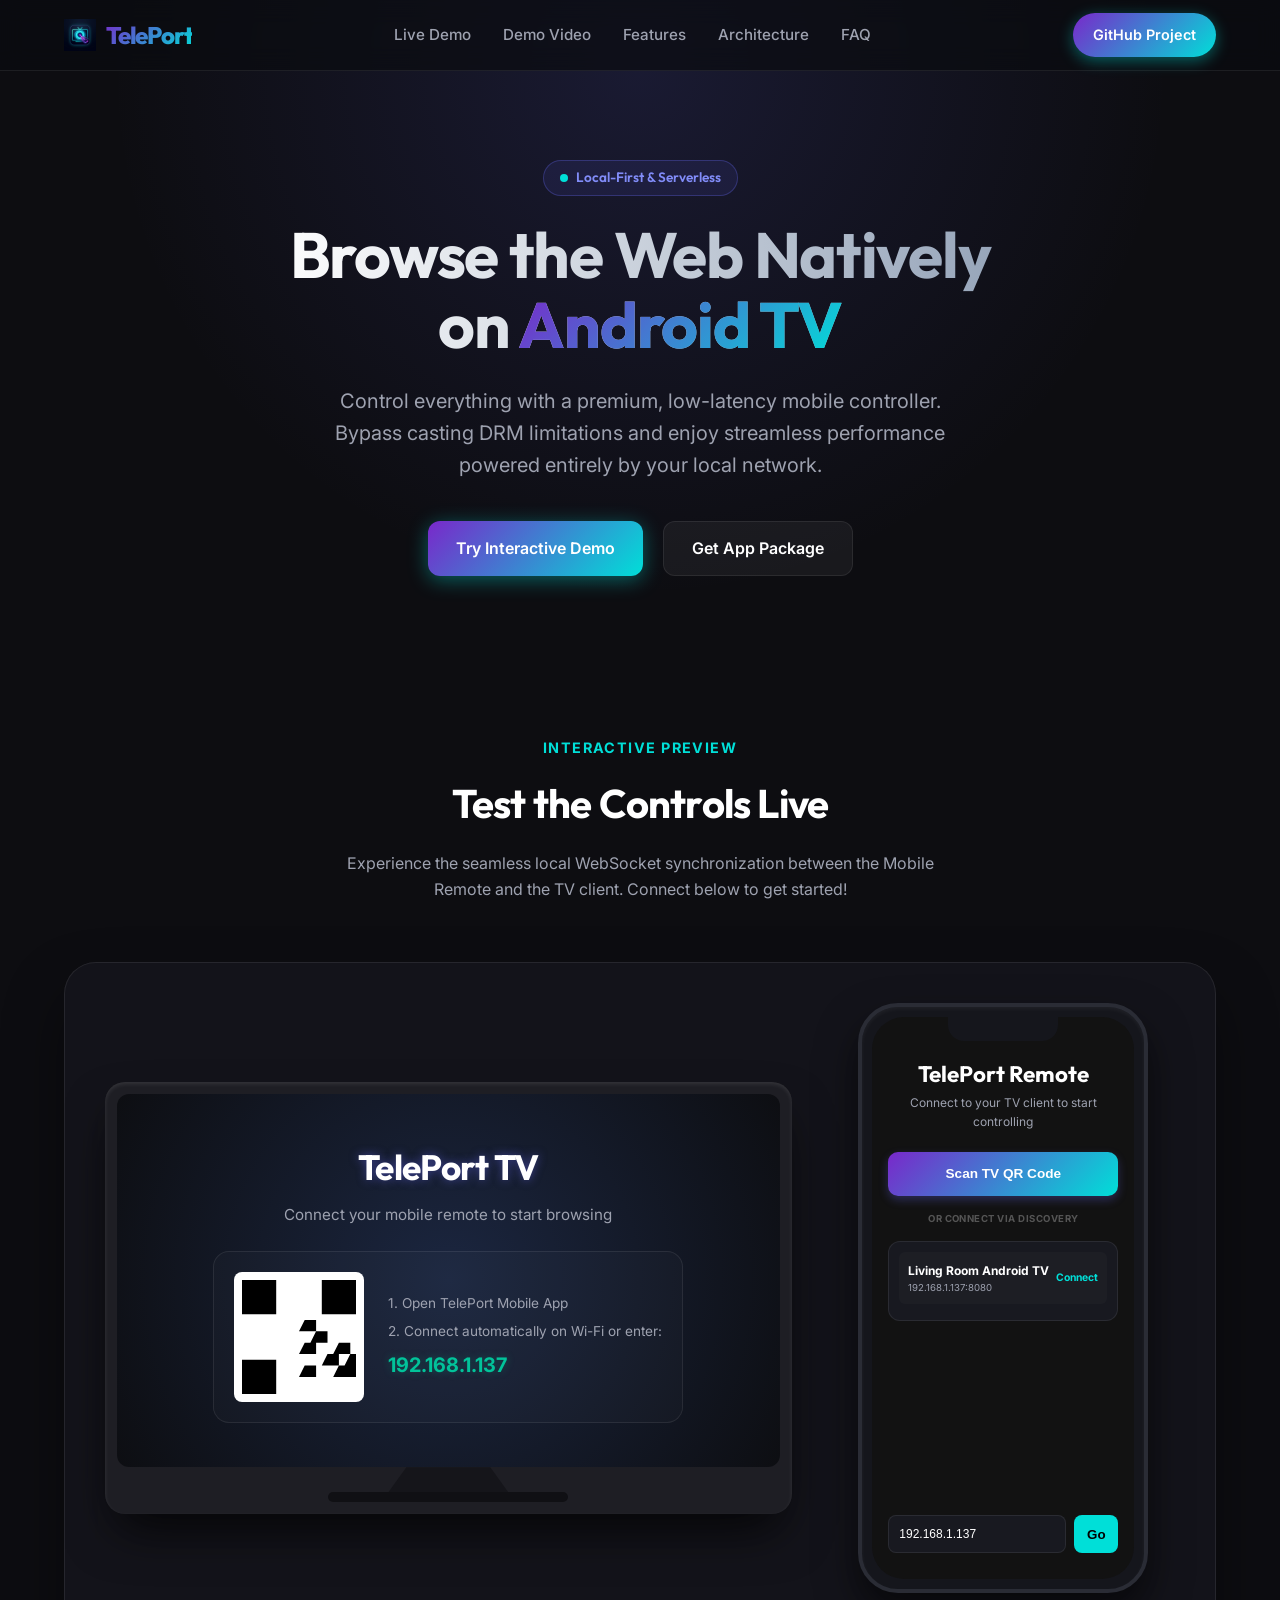
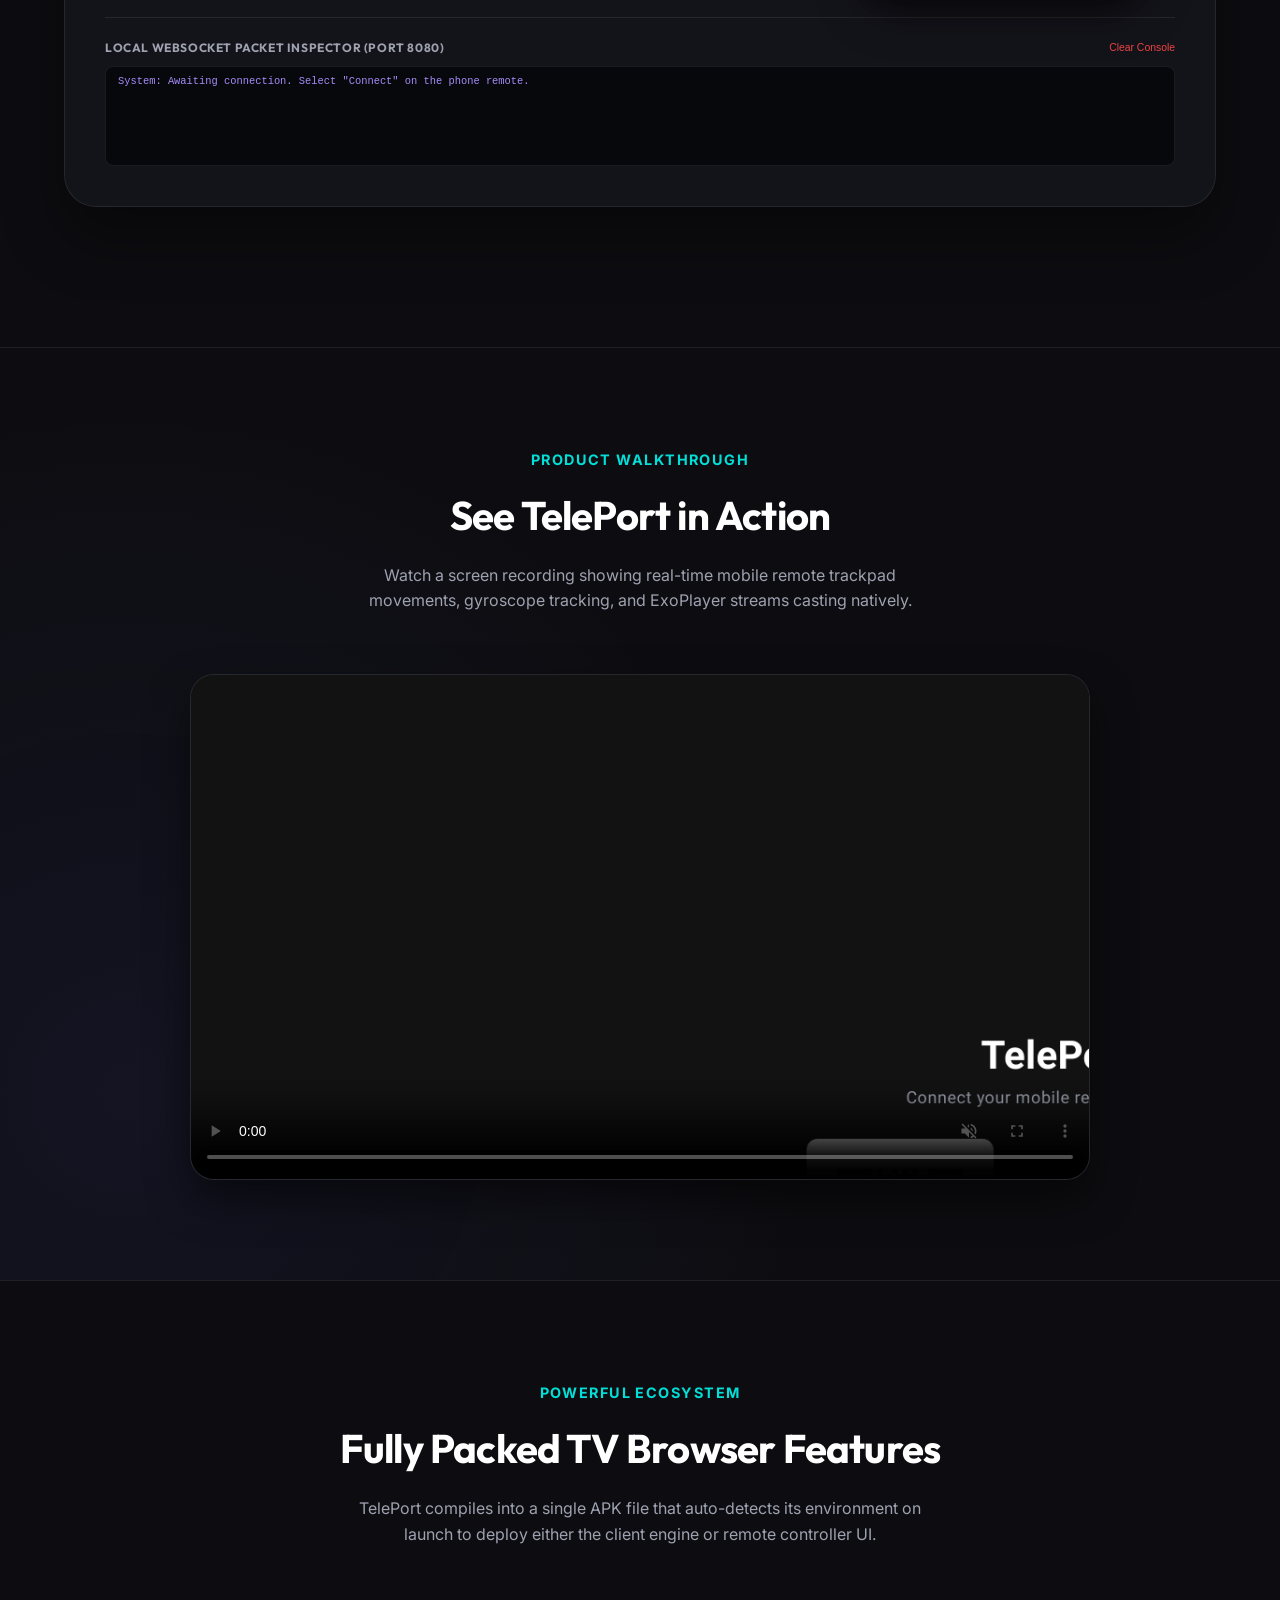
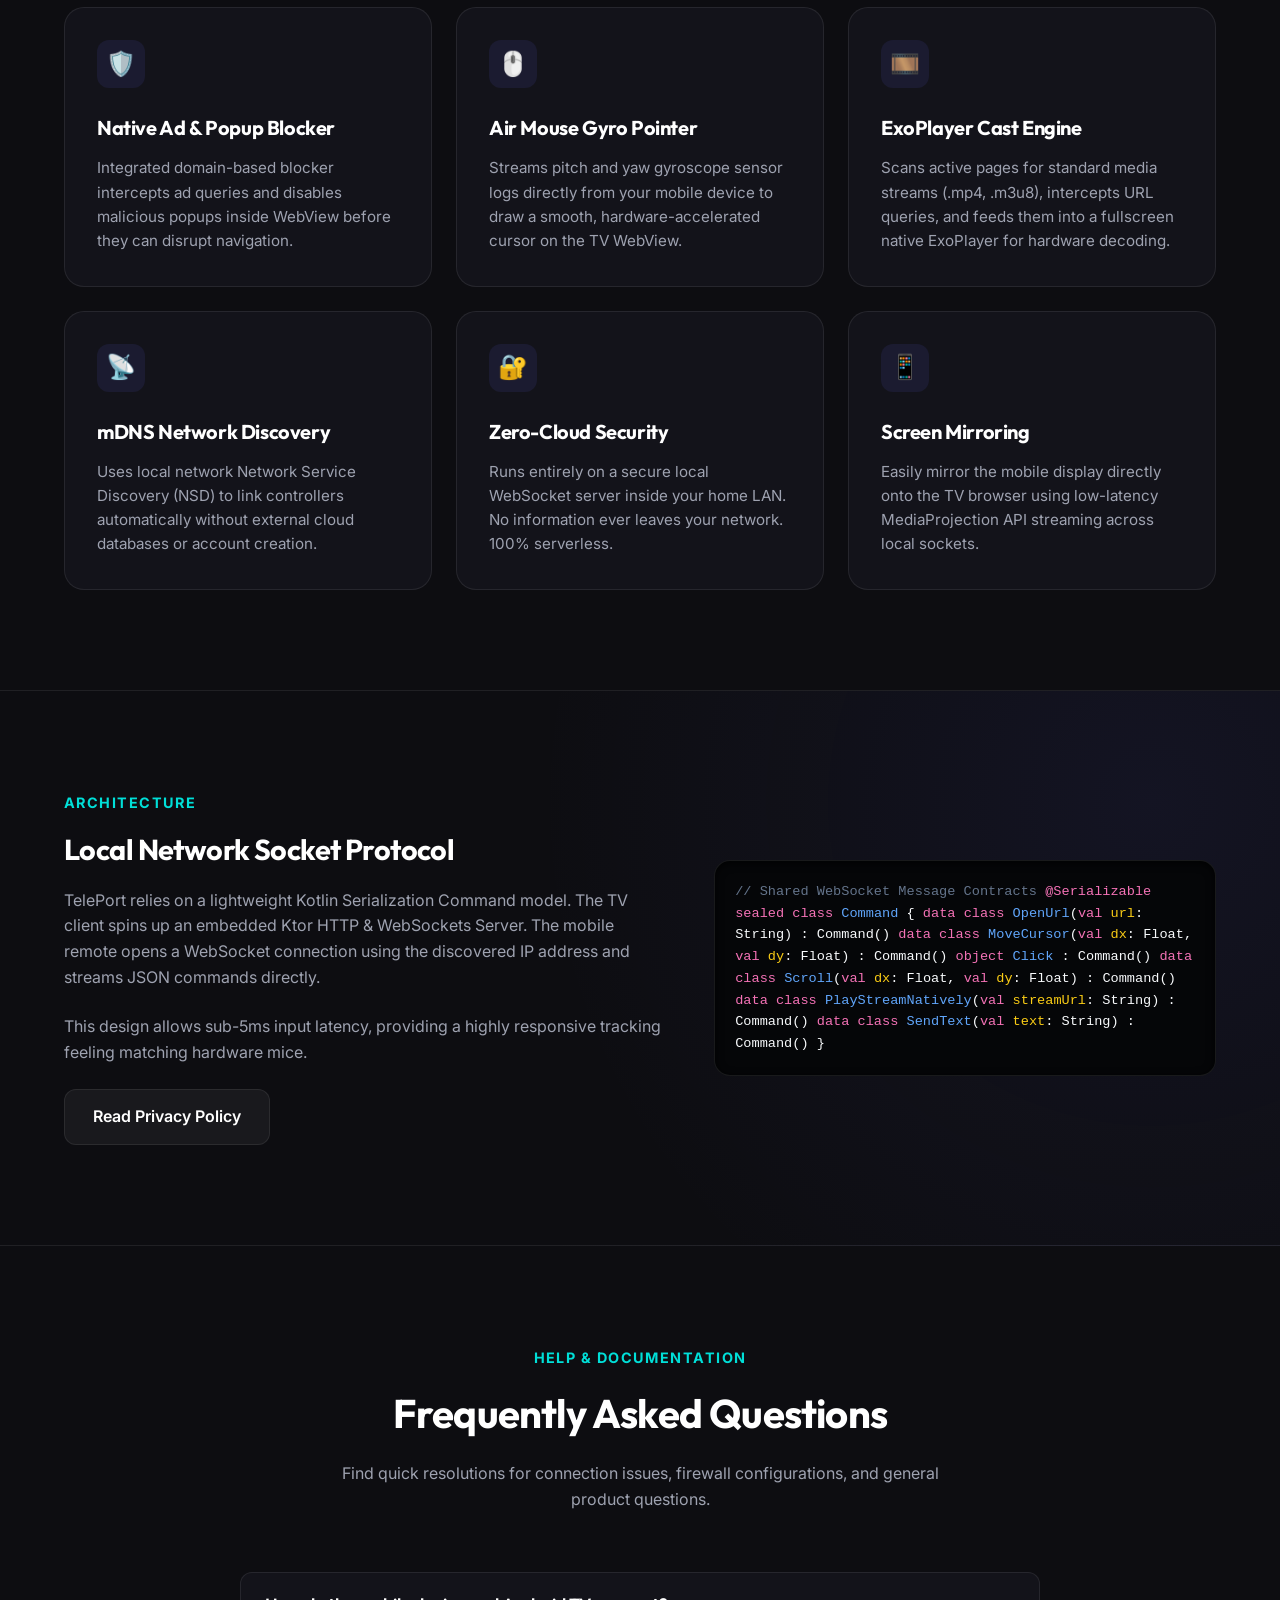
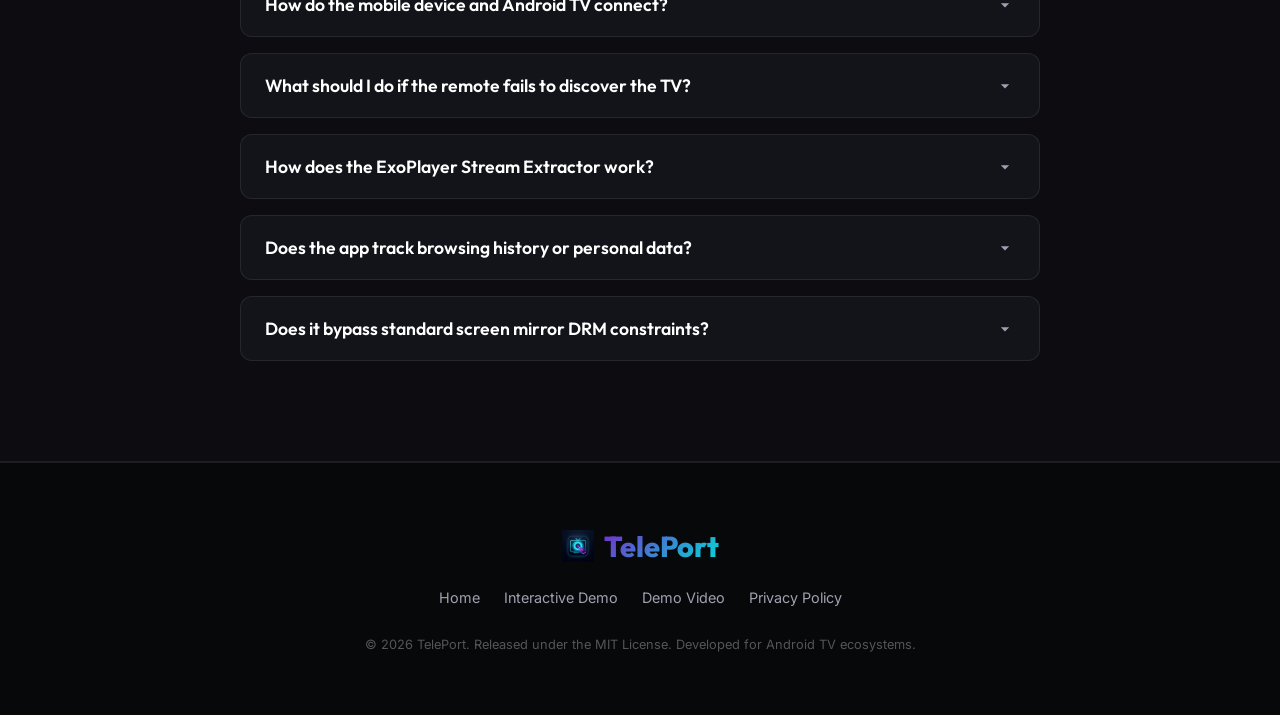
==== commit ce45d0e9: "docs: fix broken logo icon on GitHub Pages" ====
--- a/docs/index.html
+++ b/docs/index.html
@@ -1741,7 +1741,7 @@
     <header>
         <div class="container nav-container">
             <a href="#" class="logo-group">
-                <img src="../assets/logo.png" alt="TelePort Logo" class="logo-image" style="height: 32px; width: 32px; object-fit: contain; animation: float 3s ease-in-out infinite;">
+                <img src="assets/logo.png" alt="TelePort Logo" class="logo-image" style="height: 32px; width: 32px; object-fit: contain; animation: float 3s ease-in-out infinite;">
                 <span class="logo-text"><!-- APP_NAME -->TelePort<!-- /APP_NAME --></span>
             </a>
             <ul class="nav-links">
@@ -2280,7 +2280,7 @@
     <footer>
         <div class="container">
             <div style="display:flex; justify-content:center; align-items:center; gap:10px; margin-bottom:16px;">
-                <img src="../assets/logo.png" alt="TelePort Logo" style="height: 32px; width: 32px; object-fit: contain;">
+                <img src="assets/logo.png" alt="TelePort Logo" style="height: 32px; width: 32px; object-fit: contain;">
                 <span class="footer-logo" style="margin-bottom: 0;"><!-- APP_NAME -->TelePort<!-- /APP_NAME --></span>
             </div>
             <ul class="footer-links">
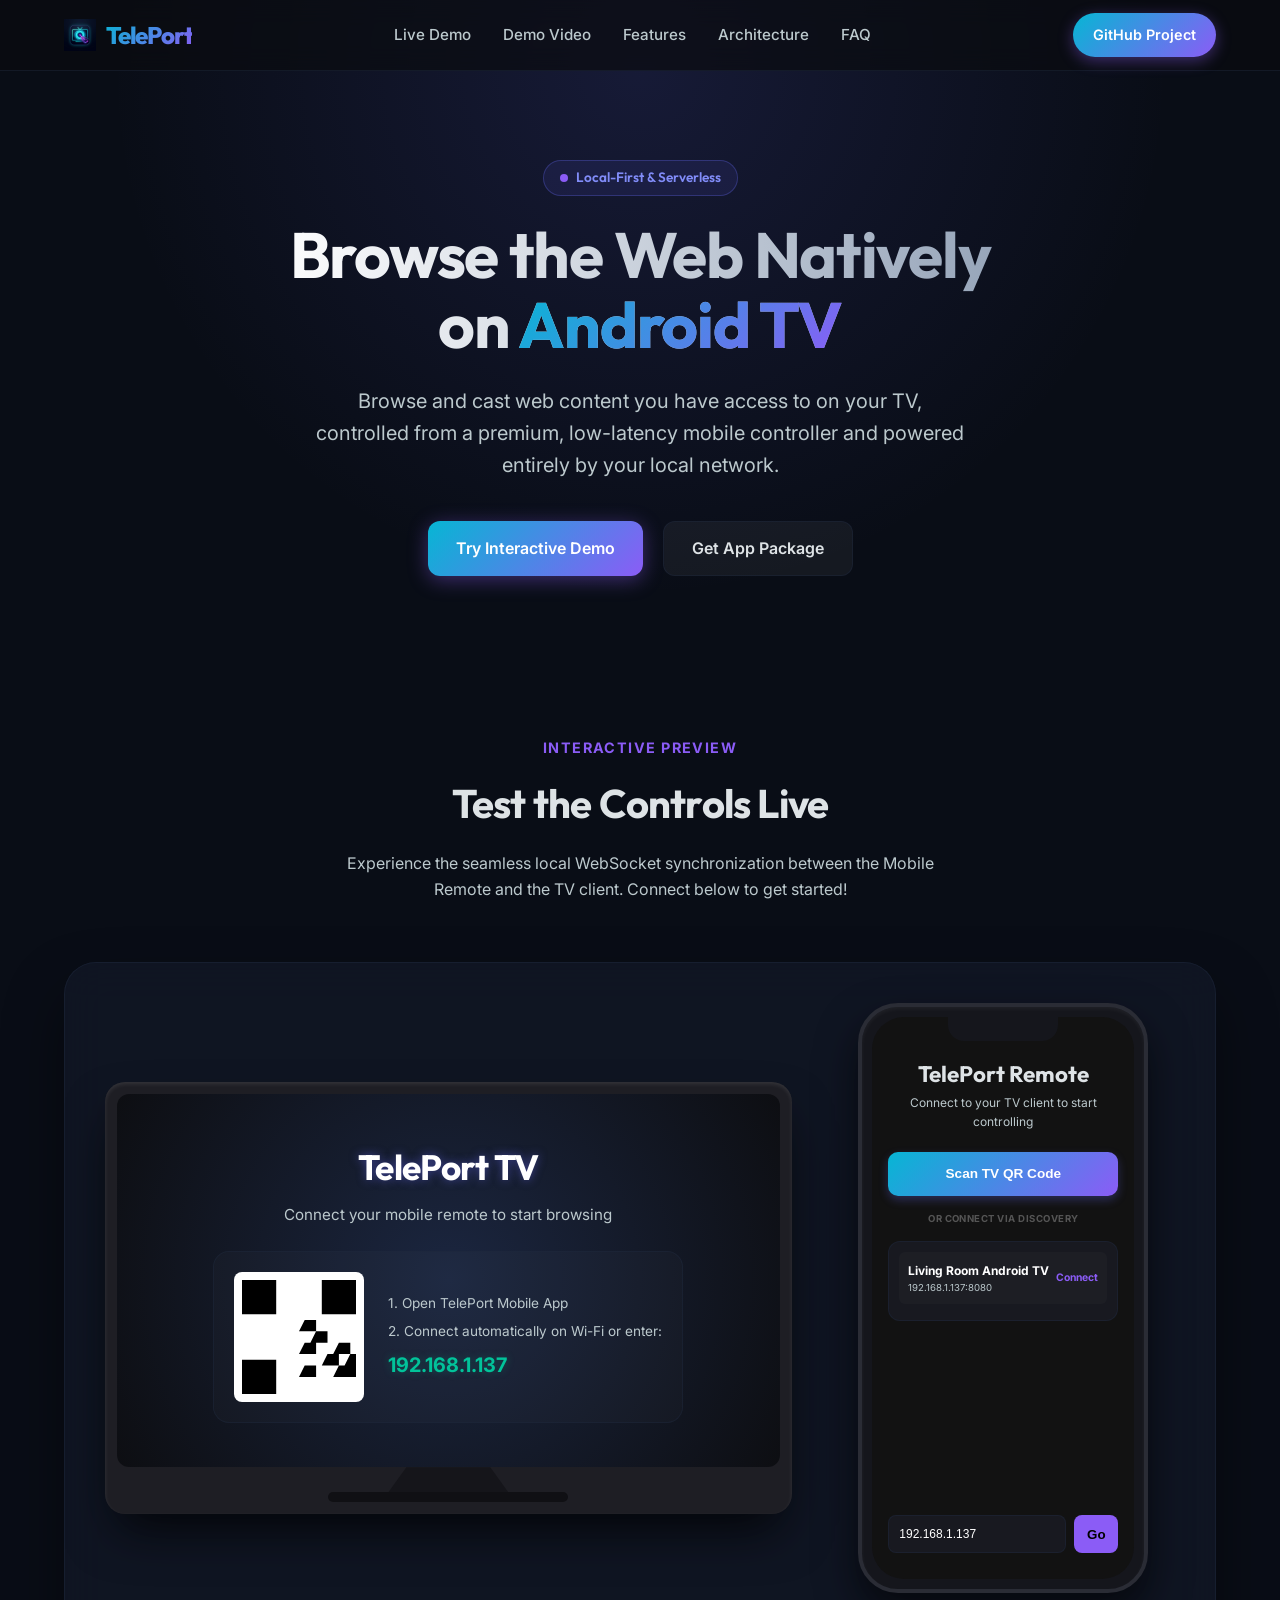
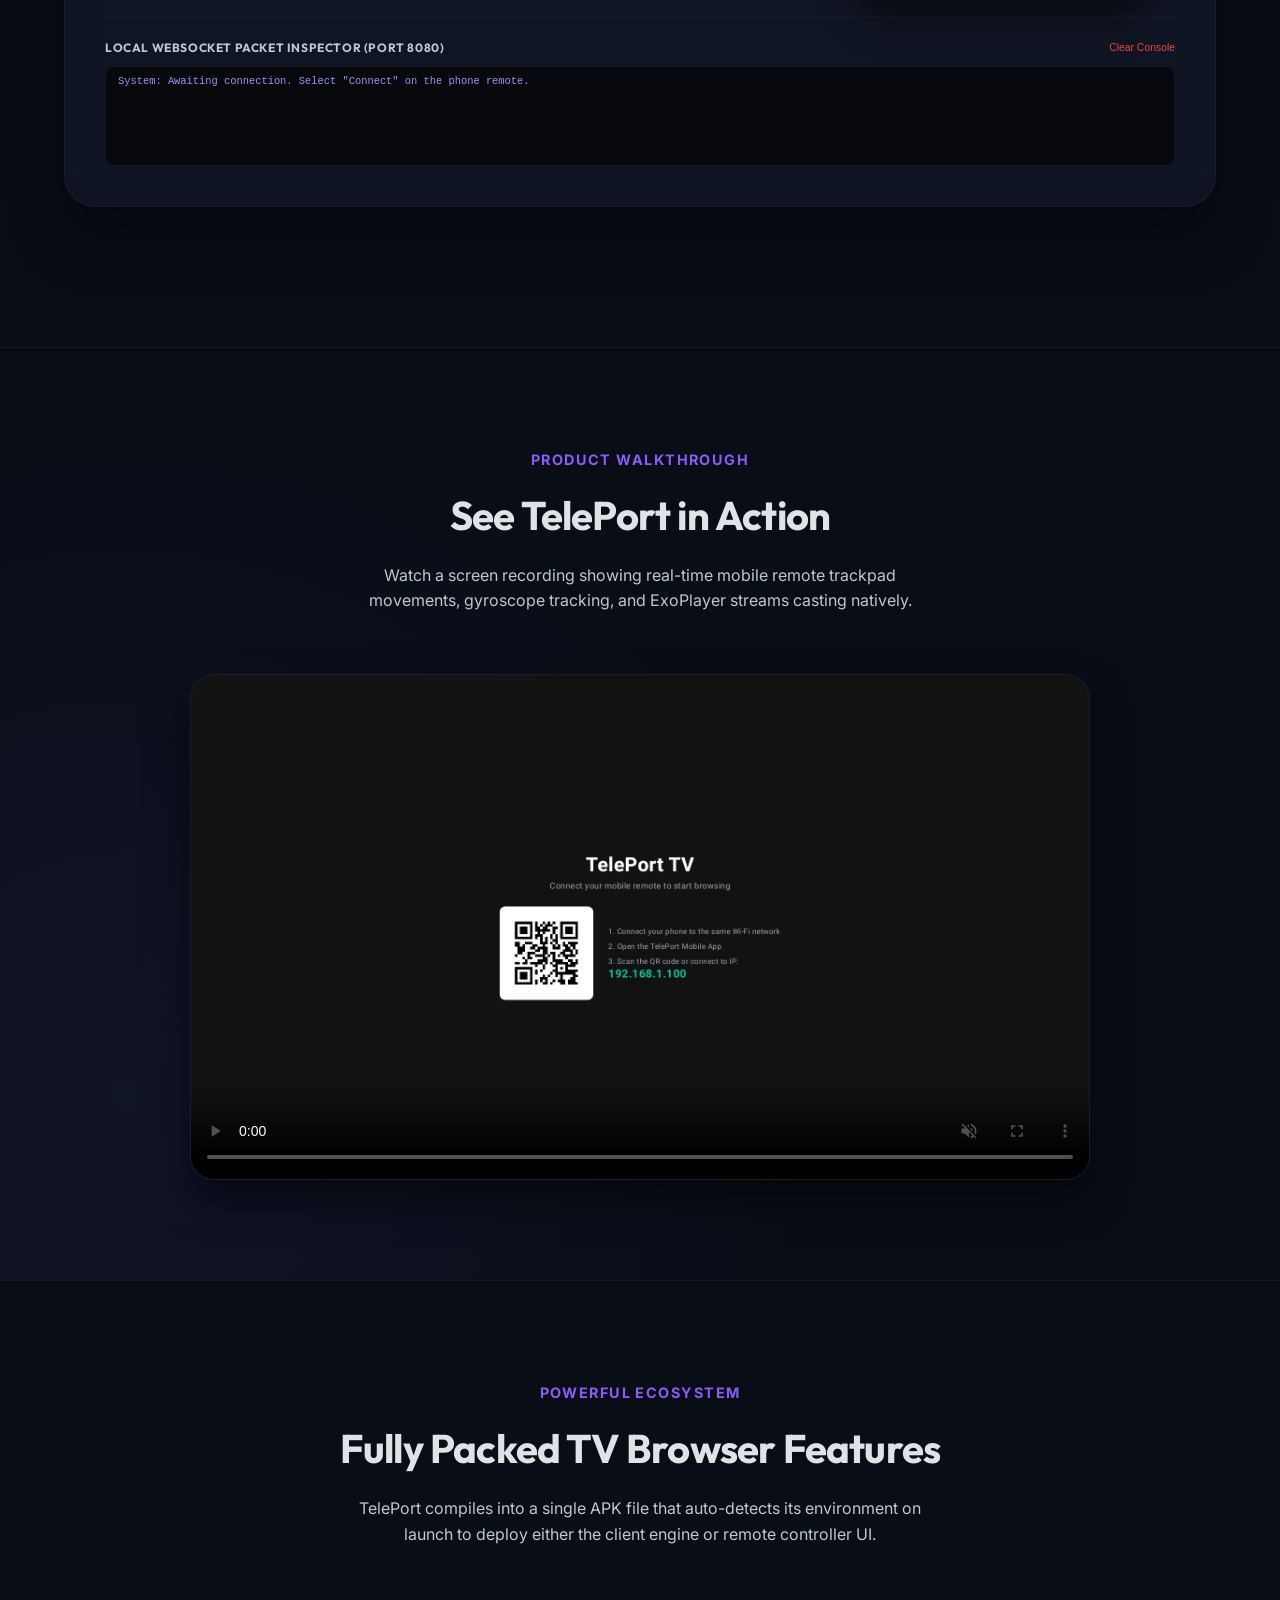
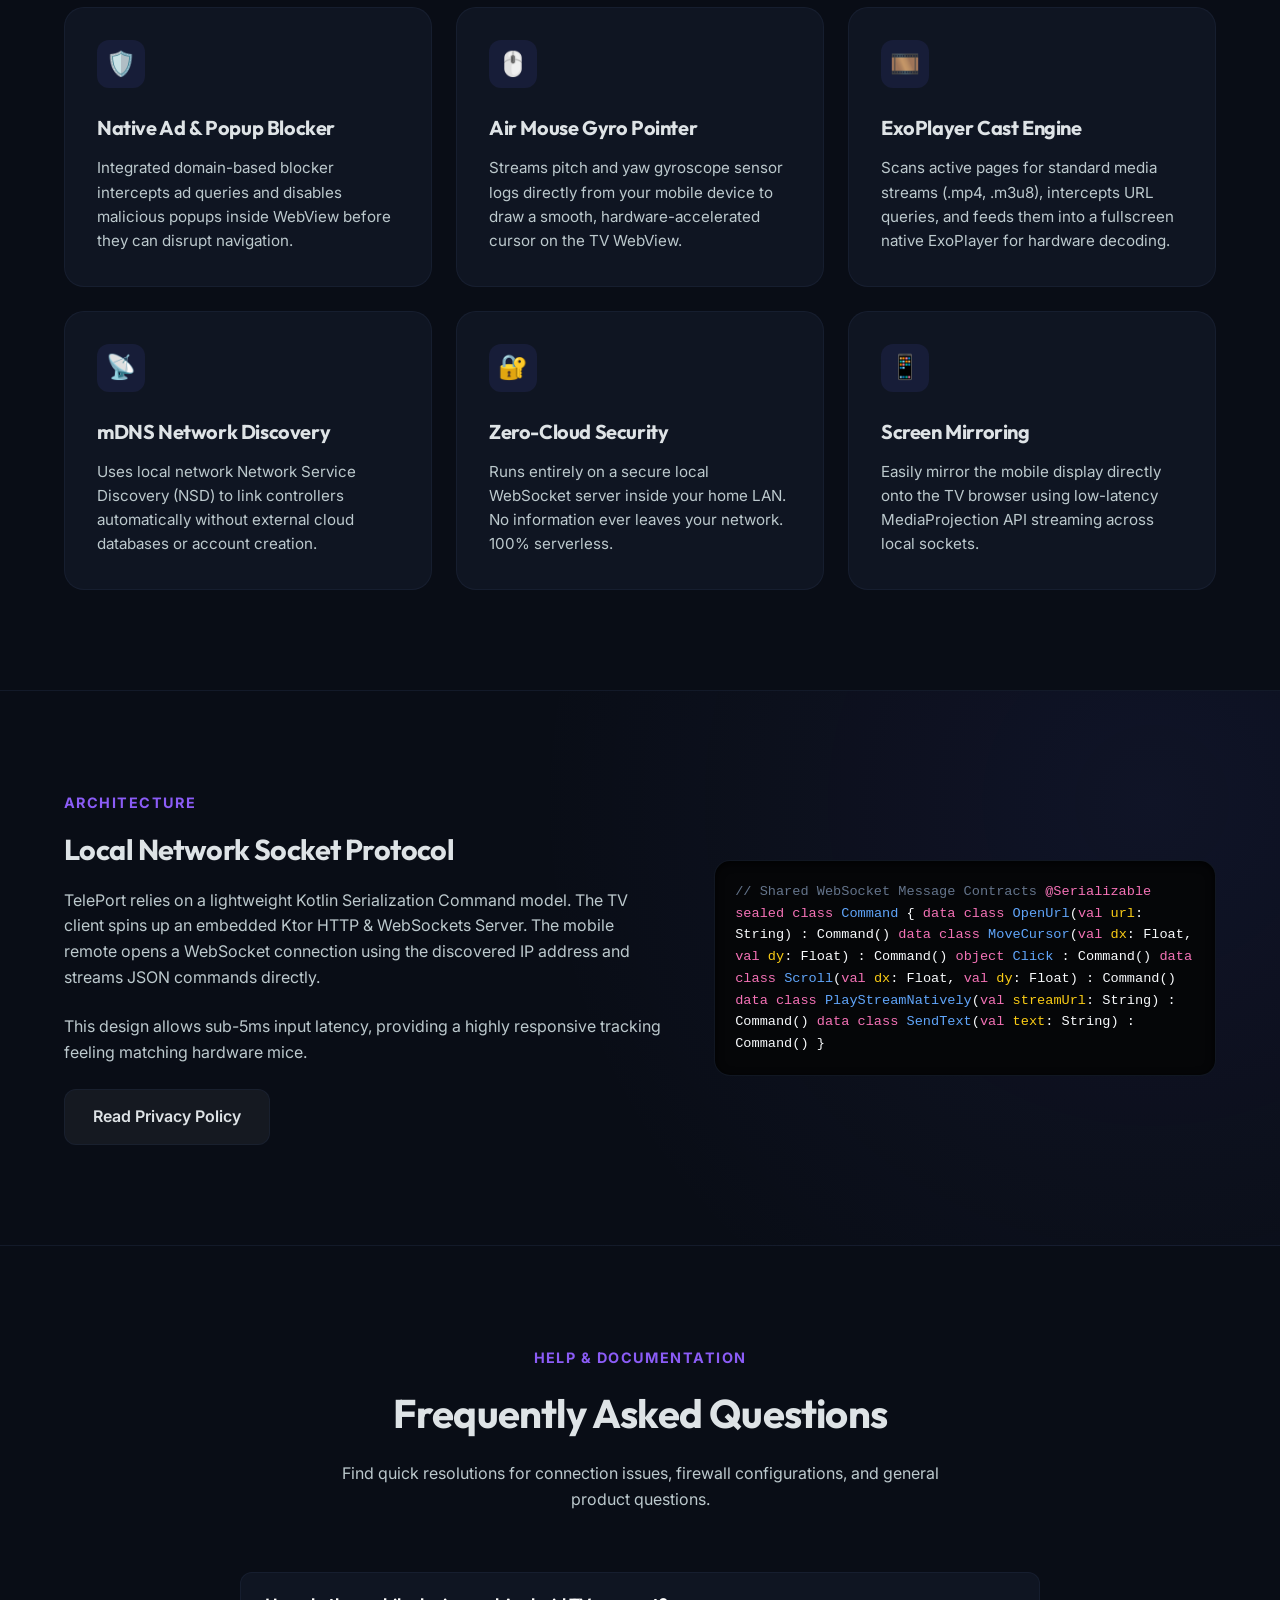
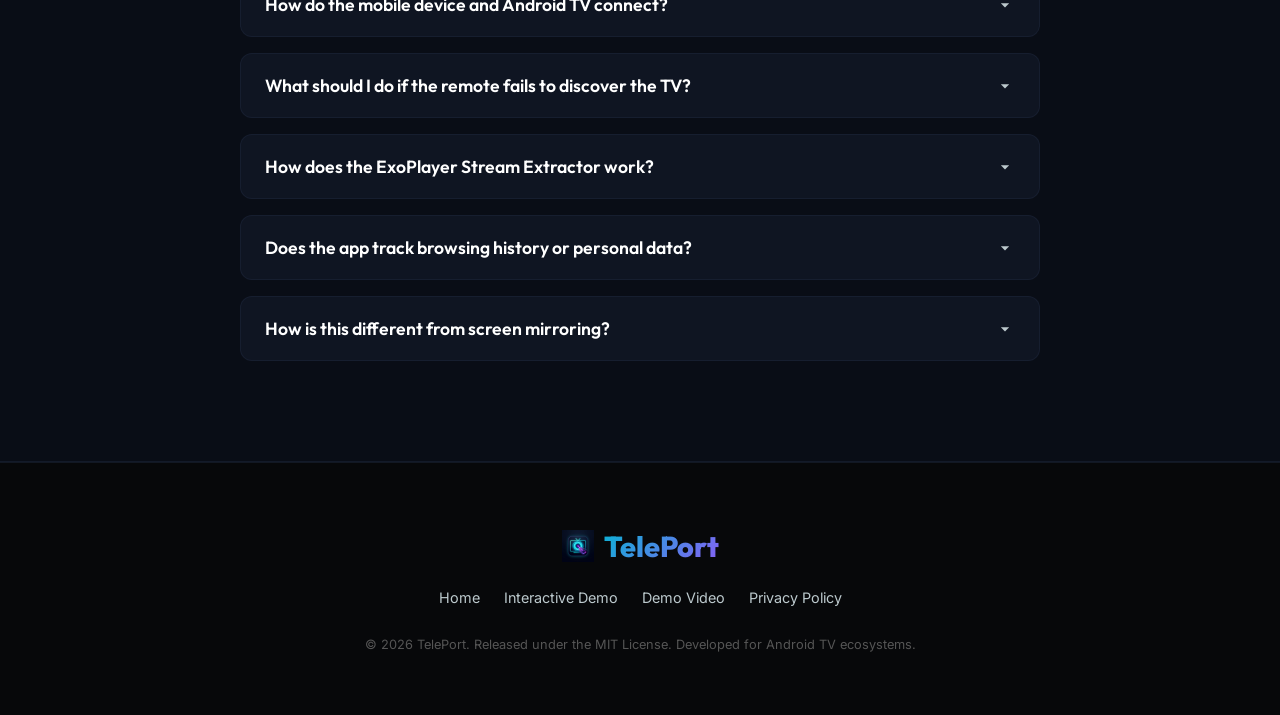
==== commit 8086b4db: "chore: neutral TelePort marketing and accurate store metadata - README.md, docs/index.html: remove D" ====
--- a/docs/index.html
+++ b/docs/index.html
@@ -1763,7 +1763,7 @@
                 Local-First & Serverless
             </div>
             <h1 class="hero-title">Browse the Web Natively on <span>Android TV</span></h1>
-            <p class="hero-desc">Control everything with a premium, low-latency mobile controller. Bypass casting DRM limitations and enjoy streamless performance powered entirely by your local network.</p>
+            <p class="hero-desc">Browse and cast web content you have access to on your TV, controlled from a premium, low-latency mobile controller and powered entirely by your local network.</p>
             <div class="hero-actions">
                 <a href="#demo" class="btn btn-primary">Try Interactive Demo</a>
                 <a href="https://github.com/ravitejakamalapuram/TelePort" class="btn btn-secondary">Get App Package</a>
@@ -2265,11 +2265,11 @@
 
                 <div class="faq-item">
                     <button class="faq-question">
-                        Does it bypass standard screen mirror DRM constraints?
+                        How is this different from screen mirroring?
                         <svg class="faq-arrow" viewBox="0 0 24 24"><path d="M7 10l5 5 5-5z"/></svg>
                     </button>
                     <div class="faq-answer">
-                        <p>Yes. Many media streaming apps block standard Chromecast casting or Miracast screen mirroring due to DRM restrictions. Since TelePort runs the browser natively on the TV device itself and only routes coordinates/input commands from the phone, DRM restrictions related to mirroring are completely bypassed, enabling you to load video players on the TV natively.</p>
+                        <p>Instead of mirroring your phone or laptop screen, TelePort runs a full browser natively on the TV and your phone only sends input commands (pointer, clicks, text) over your local network. Pages load and play directly on the TV, which keeps latency low and your phone free. You sign in to and use websites exactly as you would in any browser, subject to each site's own terms and content protections.</p>
                     </div>
                 </div>
             </div>
